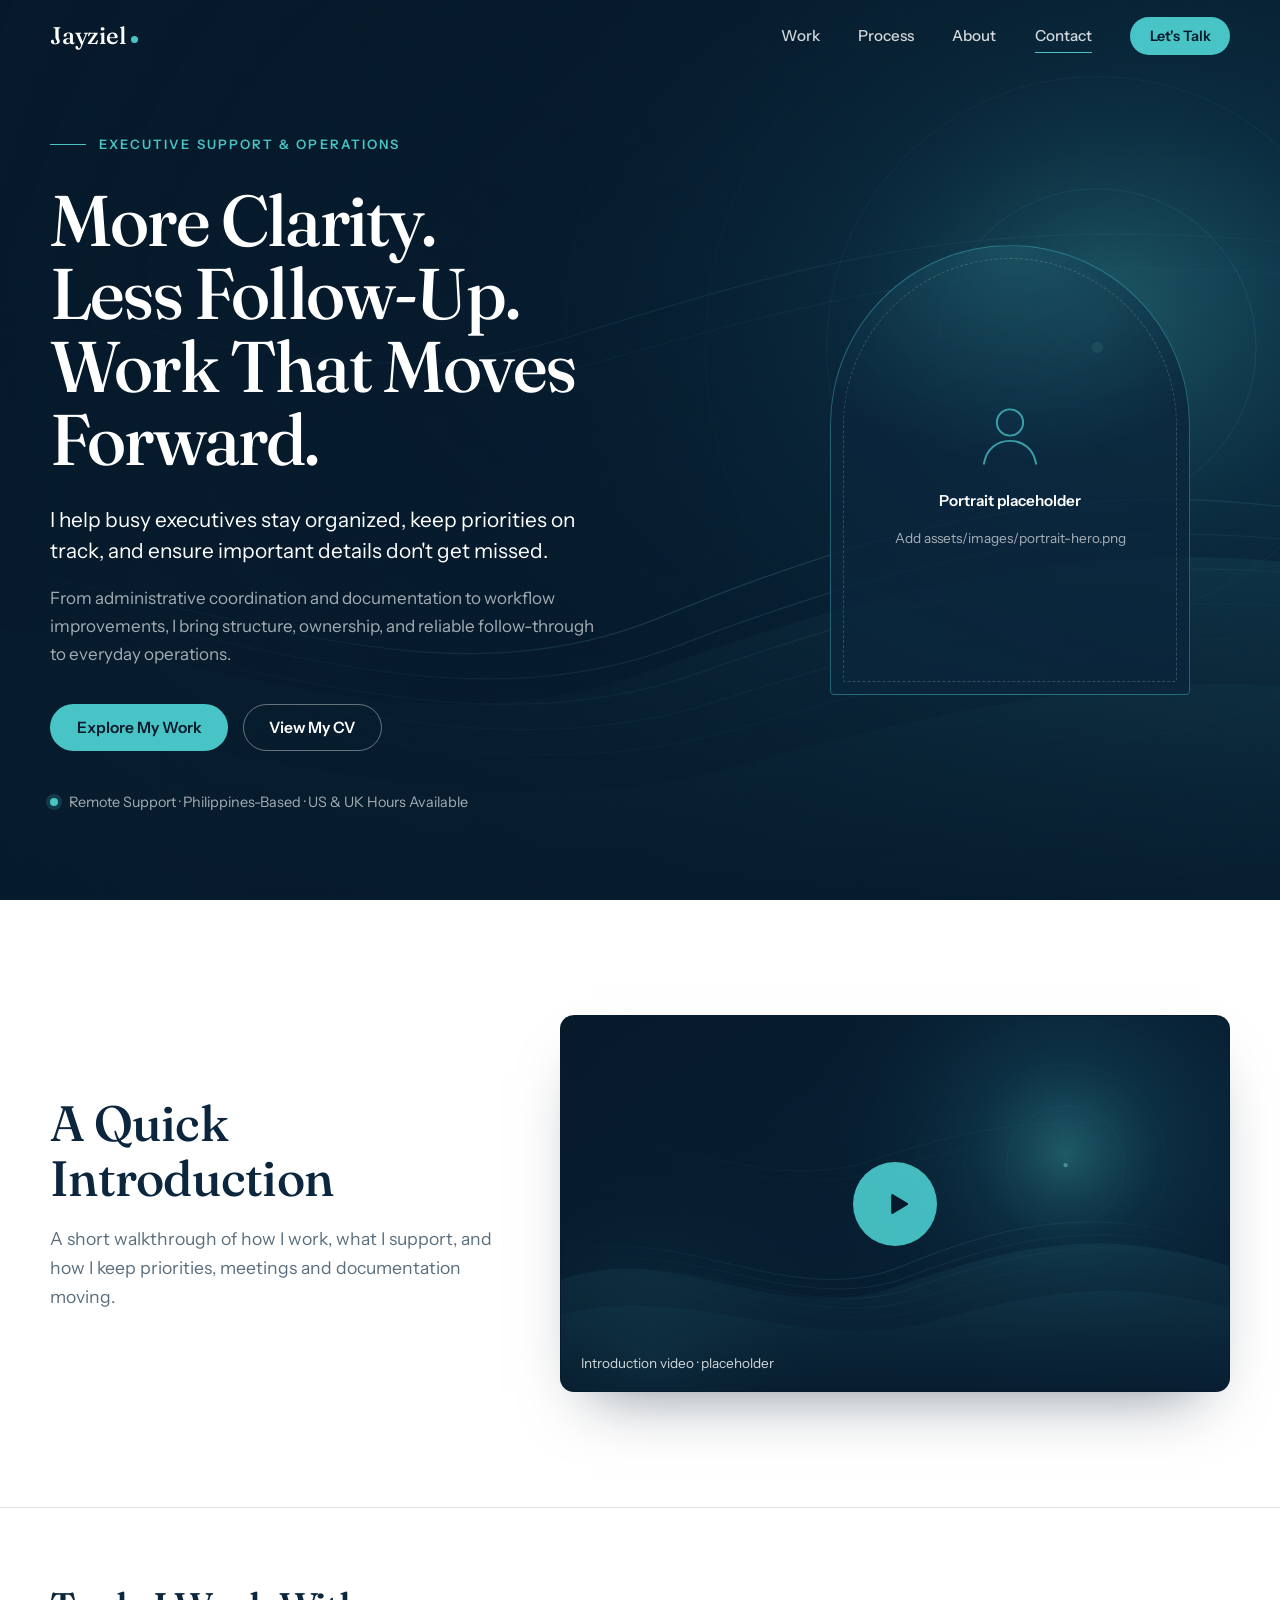
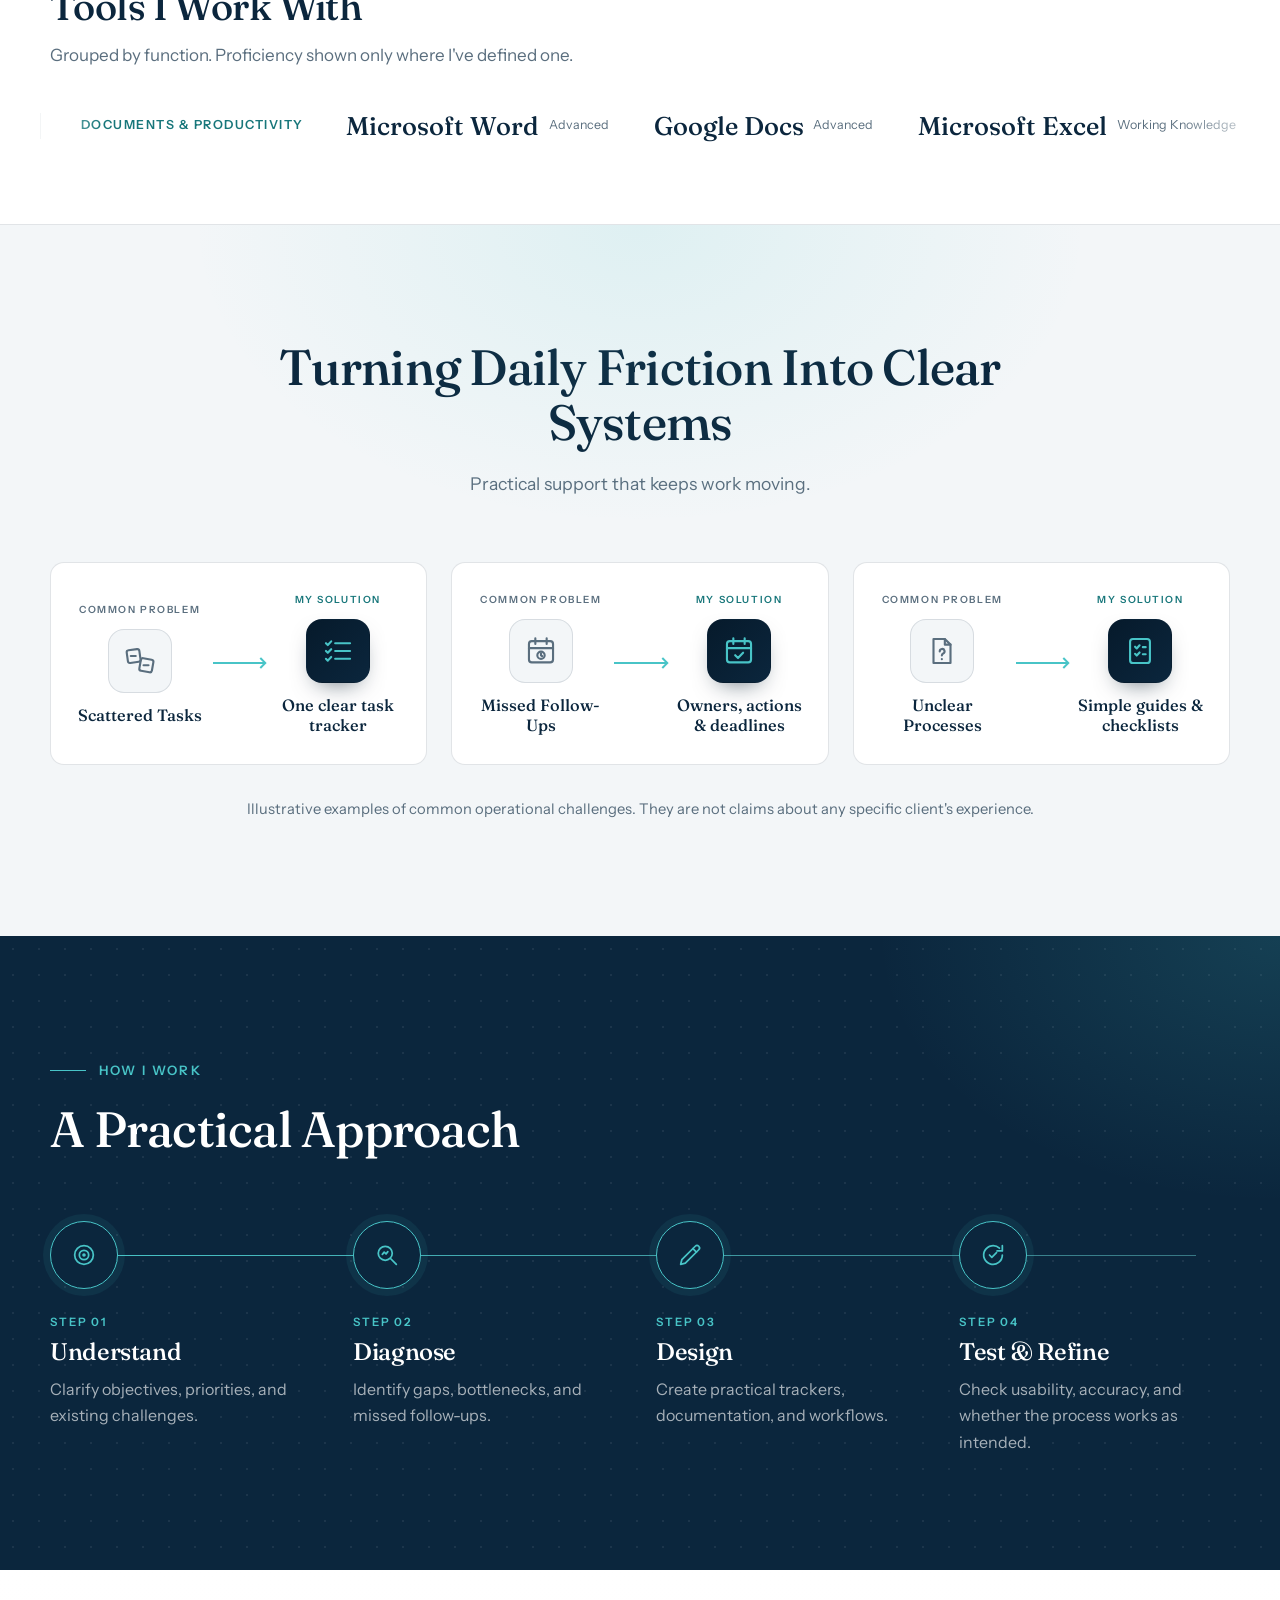
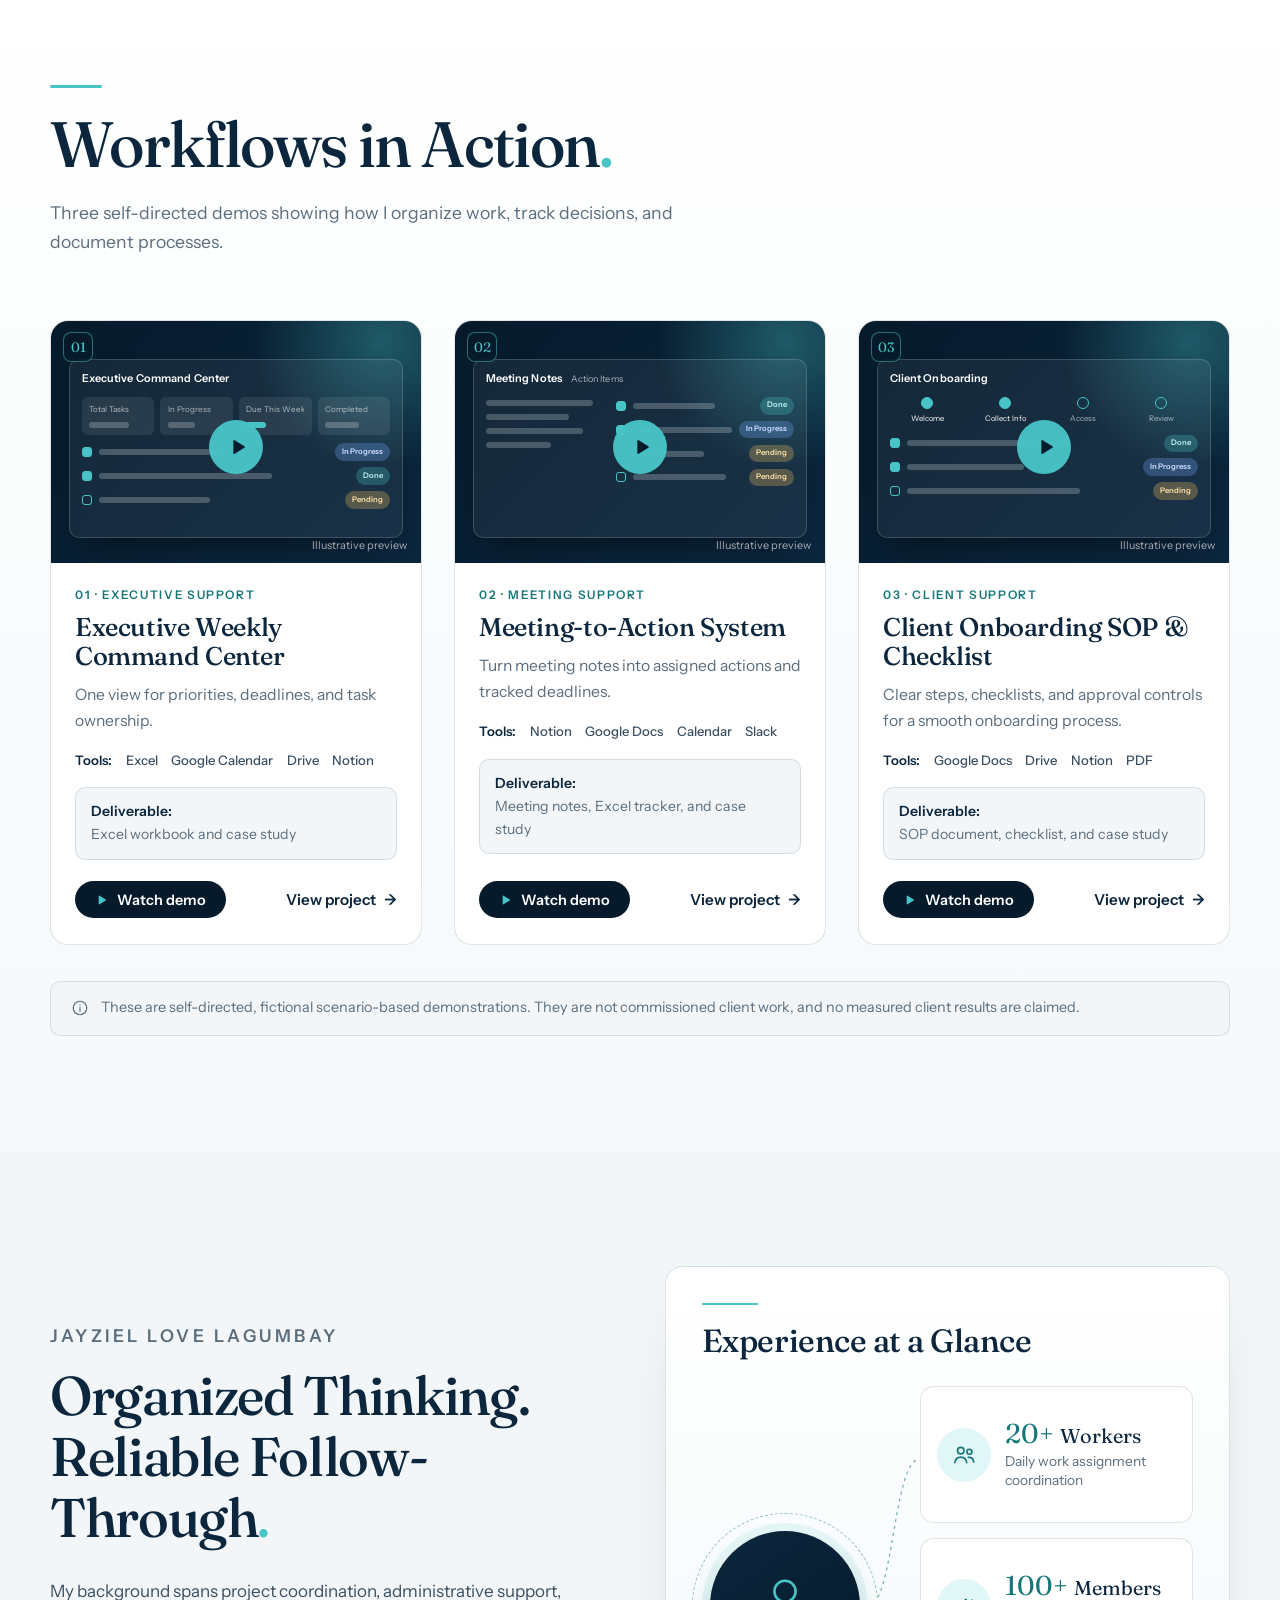
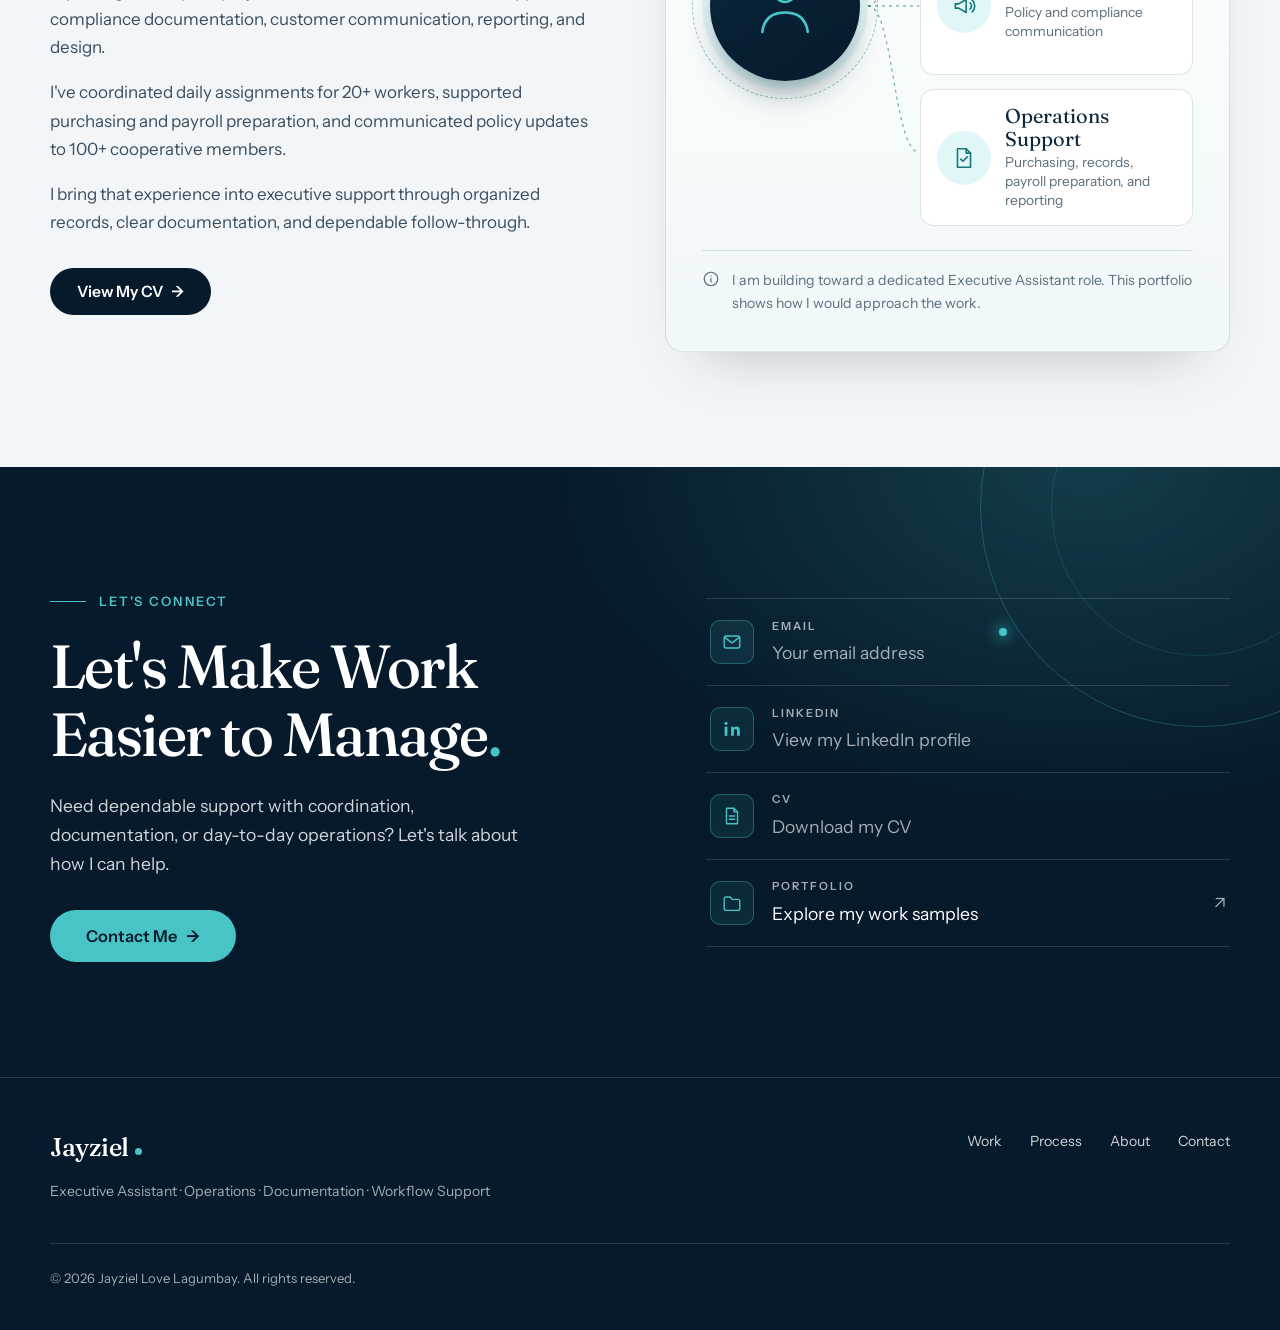
==== index.html @ 1c79b1a7 "Add files via upload" ====
<!DOCTYPE html>
<html lang="en">
<head>
  <meta charset="utf-8">
  <meta name="viewport" content="width=device-width, initial-scale=1">
  <title>Jayziel | Executive Assistant — Operations, Documentation &amp; Workflow Support</title>
  <meta name="description" content="Executive Assistant portfolio focused on administrative coordination, operations, documentation and workflow support. Remote, Philippines-based, with US and UK hours available.">
  <meta name="theme-color" content="#061A2B">
  <meta property="og:title" content="Jayziel | Executive Assistant">
  <meta property="og:description" content="More clarity. Less follow-up. Work that moves forward.">
  <meta property="og:type" content="website">

  <link rel="icon" href="assets/icons/favicon.svg" type="image/svg+xml">
  <link rel="preconnect" href="https://fonts.googleapis.com">
  <link rel="preconnect" href="https://fonts.gstatic.com" crossorigin>
  <link href="https://fonts.googleapis.com/css2?family=Fraunces:opsz,wght@9..144,400;9..144,500;9..144,600&family=Instrument+Sans:wght@400;500;600&display=swap" rel="stylesheet">
  <link rel="stylesheet" href="style.css">
  <script>document.documentElement.classList.add("js");</script>
</head>
<body>
  <a class="skip-link" href="#main">Skip to content</a>

  <!-- A. Navigation -->
  <header class="site-header" id="top">
    <div class="wrap">
      <nav class="nav" aria-label="Primary">
        <a class="wordmark" href="#top" aria-label="Jayziel — back to top">Jayziel</a>
        <button class="nav__toggle" type="button" aria-expanded="false" aria-controls="nav-links" aria-label="Open menu"><span></span></button>
        <div class="nav__links" id="nav-links">
          <a href="#work">Work</a>
          <a href="#process">Process</a>
          <a href="#about">About</a>
          <a href="#contact">Contact</a>
          <a class="btn btn--primary btn--sm" href="#contact">Let's Talk</a>
        </div>
      </nav>
    </div>
  </header>

  <main id="main">

    <!-- B. Hero -->
    <section class="hero" aria-labelledby="hero-title">
      <div class="hero__bg" data-parallax aria-hidden="true">
        <!-- Looping background video: save as assets/videos/hero-bg.mp4 (and optionally hero-bg.webm). The image behind it is the fallback. -->
        <video class="hero__video" autoplay muted loop playsinline preload="metadata" poster="assets/images/hero-bg.svg" tabindex="-1">
          <source src="assets/videos/hero-bg.webm" type="video/webm">
          <source src="assets/videos/hero-bg.mp4" type="video/mp4">
        </video>
      </div>
      <div class="wrap">
        <div class="hero__grid">
          <div class="hero__copy">
            <p class="hero__label">EXECUTIVE SUPPORT &amp; OPERATIONS</p>
            <h1 id="hero-title"><span>More Clarity.</span> <span>Less Follow-Up.</span> <span>Work That Moves Forward.</span></h1>
            <p class="hero__support">I help busy executives stay organized, keep priorities on track, and ensure important details don't get missed.</p>
            <p class="hero__intro">From administrative coordination and documentation to workflow improvements, I bring structure, ownership, and reliable follow-through to everyday operations.</p>
            <div class="hero__actions">
              <a class="btn btn--primary" href="#work">Explore My Work</a>
              <a class="btn btn--ghost" href="#contact" data-cv-link>View My CV</a>
            </div>
            <p class="hero__note">Remote Support · Philippines-Based · US &amp; UK Hours Available</p>
          </div>

          <!-- Portrait: assets/images/portrait-hero.png (transparent PNG). Appears automatically. -->
          <figure class="portrait" aria-label="Portrait of Jayziel">
            <img src="assets/images/portrait-hero.png" alt="Portrait of Jayziel Love Lagumbay" data-photo hidden>
            <div class="portrait__placeholder">
              <svg viewBox="0 0 64 64" fill="none" stroke="currentColor" stroke-width="1.5" aria-hidden="true">
                <circle cx="32" cy="24" r="10"/>
                <path d="M12 56c2-12 10-18 20-18s18 6 20 18"/>
              </svg>
              <strong>Portrait placeholder</strong>
              <span>Add assets/images/portrait-hero.png</span>
            </div>
          </figure>
        </div>
      </div>
    </section>

    <!-- C. Video Introduction -->
    <section class="section" id="intro" aria-labelledby="intro-title">
      <div class="wrap video-layout">
        <div class="section-head reveal">
          <h2 id="intro-title">A Quick Introduction</h2>
          <p>A short walkthrough of how I work, what I support, and how I keep priorities, meetings and documentation moving.</p>
        </div>
        <div class="reveal" style="--d:.1s">
          <div class="video-frame" id="video-frame" role="region" aria-label="Introduction video">
            <div class="video-frame__thumb" aria-hidden="true"></div>
            <button class="video-frame__play" type="button" id="video-play" aria-label="Play introduction video">
              <span class="play-badge">
                <svg viewBox="0 0 24 24" fill="currentColor" aria-hidden="true"><path d="M7 4.5v15a1 1 0 0 0 1.5.86l12.5-7.5a1 1 0 0 0 0-1.72L8.5 3.64A1 1 0 0 0 7 4.5Z"/></svg>
              </span>
            </button>
            <span class="video-frame__caption">Introduction video · placeholder</span>
            <p class="video-frame__status" id="video-status" role="status" hidden>My introduction video is coming soon. Add the video URL in <code>script.js</code> to activate this player.</p>
          </div>
        </div>
      </div>
    </section>

    <!-- D. Tools & Technology -->
    <section class="tools" aria-labelledby="tools-title">
      <div class="wrap">
        <div class="tools__head reveal">
          <h2 id="tools-title">Tools I Work With</h2>
          <p>Grouped by function. Proficiency shown only where I've defined one.</p>
        </div>
      </div>

      <div class="marquee" id="marquee" role="group" aria-label="Tools and technology, scrolling list">
        <div class="marquee__track" id="marquee-track">
          <ul class="marquee__group" id="marquee-set">
            <li class="marquee__label">Documents &amp; Productivity</li>
            <li class="tool"><img class="tool__icon" src="assets/icons/tools/microsoft-word.svg" alt="Microsoft Word"><span class="tool__name" hidden>Microsoft Word</span><span class="tool__level">Advanced</span></li>
            <li class="tool"><img class="tool__icon" src="assets/icons/tools/google-docs.svg" alt="Google Docs"><span class="tool__name" hidden>Google Docs</span><span class="tool__level">Advanced</span></li>
            <li class="tool"><img class="tool__icon" src="assets/icons/tools/microsoft-excel.svg" alt="Microsoft Excel"><span class="tool__name" hidden>Microsoft Excel</span><span class="tool__level">Working Knowledge</span></li>
            <li class="tool"><img class="tool__icon" src="assets/icons/tools/microsoft-powerpoint.svg" alt="Microsoft PowerPoint"><span class="tool__name" hidden>Microsoft PowerPoint</span><span class="tool__level">Working Knowledge</span></li>
            <li class="tool"><img class="tool__icon" src="assets/icons/tools/google-sheets.svg" alt="Google Sheets"><span class="tool__name" hidden>Google Sheets</span><span class="tool__level">Working Knowledge</span></li>
            <li class="tool"><img class="tool__icon" src="assets/icons/tools/google-slides.svg" alt="Google Slides"><span class="tool__name" hidden>Google Slides</span><span class="tool__level">Working Knowledge</span></li>
            <li class="tool"><img class="tool__icon" src="assets/icons/tools/google-drive.svg" alt="Google Drive"><span class="tool__name" hidden>Google Drive</span><span class="tool__level">Working Knowledge</span></li>
            <li class="marquee__label">Communication &amp; Scheduling</li>
            <li class="tool"><img class="tool__icon" src="assets/icons/tools/gmail.svg" alt="Gmail"><span class="tool__name" hidden>Gmail</span></li>
            <li class="tool"><img class="tool__icon" src="assets/icons/tools/google-meet.svg" alt="Google Meet"><span class="tool__name" hidden>Google Meet</span></li>
            <li class="tool"><img class="tool__icon" src="assets/icons/tools/zoom.svg" alt="Zoom"><span class="tool__name" hidden>Zoom</span></li>
            <li class="tool"><img class="tool__icon" src="assets/icons/tools/slack.svg" alt="Slack"><span class="tool__name" hidden>Slack</span></li>
            <li class="tool"><img class="tool__icon" src="assets/icons/tools/calendly.svg" alt="Calendly"><span class="tool__name" hidden>Calendly</span></li>
            <li class="tool"><img class="tool__icon" src="assets/icons/tools/google-calendar.svg" alt="Google Calendar"><span class="tool__name" hidden>Google Calendar</span></li>
            <li class="marquee__label">Project &amp; Knowledge Management</li>
            <li class="tool"><img class="tool__icon" src="assets/icons/tools/notion.svg" alt="Notion"><span class="tool__name" hidden>Notion</span></li>
            <li class="marquee__label">AI &amp; Workflow Automation</li>
            <li class="tool"><img class="tool__icon" src="assets/icons/tools/chatgpt.svg" alt="ChatGPT"><span class="tool__name" hidden>ChatGPT</span><span class="tool__level">Advanced</span></li>
            <li class="tool"><img class="tool__icon" src="assets/icons/tools/claude.svg" alt="Claude"><span class="tool__name" hidden>Claude</span><span class="tool__level">Working Knowledge</span></li>
            <li class="tool"><img class="tool__icon" src="assets/icons/tools/gohighlevel.svg" alt="GoHighLevel"><span class="tool__name" hidden>GoHighLevel</span><span class="tool__level">Working Knowledge</span></li>
            <li class="tool"><img class="tool__icon" src="assets/icons/tools/make.svg" alt="Make.com"><span class="tool__name" hidden>Make.com</span><span class="tool__level">Working Knowledge</span></li>
            <li class="marquee__label">Design</li>
            <li class="tool"><img class="tool__icon" src="assets/icons/tools/canva.svg" alt="Canva"><span class="tool__name" hidden>Canva</span></li>
            <li class="tool"><img class="tool__icon" src="assets/icons/tools/adobe-photoshop.svg" alt="Adobe Photoshop"><span class="tool__name" hidden>Adobe Photoshop</span></li>
            <li class="marquee__label">Research &amp; Information Collection</li>
            <li class="tool"><img class="tool__icon" src="assets/icons/tools/google-search.svg" alt="Google Search"><span class="tool__name" hidden>Google Search</span></li>
            <li class="tool"><img class="tool__icon" src="assets/icons/tools/google-forms.svg" alt="Google Forms"><span class="tool__name" hidden>Google Forms</span></li>
          </ul>
        </div>
      </div>
    </section>

    <!-- E. Problems -> Systems -->
    <section class="section section--gray friction" id="problems" aria-labelledby="problems-title">
      <div class="wrap">
        <div class="section-head section-head--center reveal">
          <h2 id="problems-title">Turning Daily Friction Into Clear Systems</h2>
          <p>Practical support that keeps work moving.</p>
        </div>

        <div class="fx-grid">
          <article class="fx reveal">
            <div class="fx__side fx__side--problem">
              <p class="fx__label">Common problem</p>
              <span class="fx__icon" aria-hidden="true"><svg viewBox="0 0 24 24" fill="none" stroke="currentColor" stroke-width="1.5" stroke-linecap="round" stroke-linejoin="round"><rect x="3" y="4" width="9" height="9" rx="1.5" transform="rotate(-8 7.5 8.5)"/><rect x="12" y="10.5" width="9" height="9" rx="1.5" transform="rotate(10 16.5 15)"/><path d="M5.5 8.5h3.5M14.5 15h3.5"/></svg></span>
              <h3>Scattered Tasks</h3>
            </div>
            <span class="fx__arrow" aria-hidden="true"></span>
            <div class="fx__side fx__side--solution">
              <p class="fx__label">My solution</p>
              <span class="fx__icon" aria-hidden="true"><svg viewBox="0 0 24 24" fill="none" stroke="currentColor" stroke-width="1.5" stroke-linecap="round" stroke-linejoin="round"><path d="M10 6.5h10.5M10 12h10.5M10 17.5h10.5"/><path d="m3.5 6.5 1.3 1.3 2.4-2.6M3.5 12l1.3 1.3 2.4-2.6M3.5 17.5l1.3 1.3 2.4-2.6"/></svg></span>
              <h3>One clear task tracker</h3>
            </div>
          </article>

          <article class="fx reveal" style="--d:.1s">
            <div class="fx__side fx__side--problem">
              <p class="fx__label">Common problem</p>
              <span class="fx__icon" aria-hidden="true"><svg viewBox="0 0 24 24" fill="none" stroke="currentColor" stroke-width="1.5" stroke-linecap="round" stroke-linejoin="round"><rect x="3.5" y="5" width="17" height="15" rx="2"/><path d="M3.5 10h17M8 3v4M16 3v4"/><circle cx="12" cy="15" r="2.6"/><path d="M12 13.8v1.3l.9.6"/></svg></span>
              <h3>Missed Follow-Ups</h3>
            </div>
            <span class="fx__arrow" aria-hidden="true"></span>
            <div class="fx__side fx__side--solution">
              <p class="fx__label">My solution</p>
              <span class="fx__icon" aria-hidden="true"><svg viewBox="0 0 24 24" fill="none" stroke="currentColor" stroke-width="1.5" stroke-linecap="round" stroke-linejoin="round"><rect x="3.5" y="5" width="17" height="15" rx="2"/><path d="M3.5 10h17M8 3v4M16 3v4"/><path d="m9.3 15 2 2 3.6-3.8"/></svg></span>
              <h3>Owners, actions &amp; deadlines</h3>
            </div>
          </article>

          <article class="fx reveal" style="--d:.2s">
            <div class="fx__side fx__side--problem">
              <p class="fx__label">Common problem</p>
              <span class="fx__icon" aria-hidden="true"><svg viewBox="0 0 24 24" fill="none" stroke="currentColor" stroke-width="1.5" stroke-linecap="round" stroke-linejoin="round"><path d="M6 3.5h8l4 4v13H6v-17Z"/><path d="M14 3.5v4h4"/><path d="M10.4 12.3a1.7 1.7 0 1 1 2.4 1.5c-.6.3-.9.7-.9 1.4M11.9 17.7v.1"/></svg></span>
              <h3>Unclear Processes</h3>
            </div>
            <span class="fx__arrow" aria-hidden="true"></span>
            <div class="fx__side fx__side--solution">
              <p class="fx__label">My solution</p>
              <span class="fx__icon" aria-hidden="true"><svg viewBox="0 0 24 24" fill="none" stroke="currentColor" stroke-width="1.5" stroke-linecap="round" stroke-linejoin="round"><rect x="5" y="3.5" width="14" height="17" rx="2"/><path d="m8.5 9 1.2 1.2 2-2.2M8.5 14l1.2 1.2 2-2.2M14 9.3h2M14 14.3h2"/></svg></span>
              <h3>Simple guides &amp; checklists</h3>
            </div>
          </article>
        </div>
        <p class="section-note section-note--center reveal">Illustrative examples of common operational challenges. They are not claims about any specific client's experience.</p>
      </div>
    </section>

    <!-- F. Process -->
    <section class="section section--dark process" id="process" aria-labelledby="process-title">
      <div class="wrap">
        <div class="section-head reveal">
          <p class="eyebrow">How I Work</p>
          <h2 id="process-title">A Practical Approach</h2>
        </div>
        <ol class="steps" id="steps">
          <li class="step reveal">
            <div class="step__num" aria-hidden="true"><svg viewBox="0 0 24 24" fill="none" stroke="currentColor" stroke-width="1.5" stroke-linecap="round" stroke-linejoin="round"><circle cx="12" cy="12" r="8"/><circle cx="12" cy="12" r="4"/><circle cx="12" cy="12" r=".8" fill="currentColor"/></svg></div>
            <p class="step__no">Step 01</p>
            <h3>Understand</h3>
            <p>Clarify objectives, priorities, and existing challenges.</p>
          </li>
          <li class="step reveal" style="--d:.1s">
            <div class="step__num" aria-hidden="true"><svg viewBox="0 0 24 24" fill="none" stroke="currentColor" stroke-width="1.5" stroke-linecap="round" stroke-linejoin="round"><circle cx="10.5" cy="10.5" r="6"/><path d="m15 15 5 5M8 11.5l1.6-2 1.6 1.6 1.5-2"/></svg></div>
            <p class="step__no">Step 02</p>
            <h3>Diagnose</h3>
            <p>Identify gaps, bottlenecks, and missed follow-ups.</p>
          </li>
          <li class="step reveal" style="--d:.2s">
            <div class="step__num" aria-hidden="true"><svg viewBox="0 0 24 24" fill="none" stroke="currentColor" stroke-width="1.5" stroke-linecap="round" stroke-linejoin="round"><path d="M4 20l1-4L16.5 4.5a2 2 0 0 1 3 3L8 19l-4 1Z"/><path d="m14.5 6.5 3 3"/></svg></div>
            <p class="step__no">Step 03</p>
            <h3>Design</h3>
            <p>Create practical trackers, documentation, and workflows.</p>
          </li>
          <li class="step reveal" style="--d:.3s">
            <div class="step__num" aria-hidden="true"><svg viewBox="0 0 24 24" fill="none" stroke="currentColor" stroke-width="1.5" stroke-linecap="round" stroke-linejoin="round"><path d="M20 12a8 8 0 1 1-2.5-5.8"/><path d="M20 4v4.5h-4.5"/><path d="m9 12 2 2 4-4"/></svg></div>
            <p class="step__no">Step 04</p>
            <h3>Test &amp; Refine</h3>
            <p>Check usability, accuracy, and whether the process works as intended.</p>
          </li>
        </ol>
      </div>
    </section>

    <!-- G. Workflows in Action -->
    <section class="section workflows" id="work" aria-labelledby="work-title">
      <div class="wrap">
        <div class="section-head section-head--wide reveal">
          <span class="bar" aria-hidden="true"></span>
          <h2 id="work-title">Workflows in Action<span class="dot">.</span></h2>
          <p>Three self-directed demos showing how I organize work, track decisions, and document processes.</p>
        </div>

        <div class="projects">
          <!-- Project 01 -->
          <article class="project reveal">
            <div class="preview" aria-hidden="true">
              <span class="preview__num">01</span>
              <div class="mock">
                <p class="mock__title">Executive Command Center</p>
                <div class="mock__tiles">
                  <span><i>Total Tasks</i><b style="width:70%"></b></span>
                  <span><i>In Progress</i><b style="width:48%"></b></span>
                  <span><i>Due This Week</i><b class="t" style="width:34%"></b></span>
                  <span><i>Completed</i><b style="width:58%"></b></span>
                </div>
                <div class="mock__rows">
                  <div class="mock__row"><em class="on"></em><b style="width:42%"></b><u class="p-prog">In Progress</u></div>
                  <div class="mock__row"><em class="on"></em><b style="width:56%"></b><u class="p-done">Done</u></div>
                  <div class="mock__row"><em></em><b style="width:36%"></b><u class="p-pend">Pending</u></div>
                </div>
              </div>
              <span class="demo-badge"><svg viewBox="0 0 24 24" fill="currentColor"><path d="M8 5.5v13a1 1 0 0 0 1.5.86l10.5-6.5a1 1 0 0 0 0-1.72L9.5 4.64A1 1 0 0 0 8 5.5Z"/></svg></span>
              <span class="preview__tag">Illustrative preview</span>
            </div>
            <div class="project__body">
              <p class="project__num">01 · Executive Support</p>
              <h3>Executive Weekly Command Center</h3>
              <p class="project__desc">One view for priorities, deadlines, and task ownership.</p>
              <p class="project__tools"><span class="project__tools-label">Tools:</span>
                <span class="ti"><img class="tool__icon" src="assets/icons/tools/microsoft-excel.svg" alt="Excel"><span class="tool__name" hidden>Excel</span></span>
                <span class="ti"><img class="tool__icon" src="assets/icons/tools/google-calendar.svg" alt="Google Calendar"><span class="tool__name" hidden>Google Calendar</span></span>
                <span class="ti"><img class="tool__icon" src="assets/icons/tools/google-drive.svg" alt="Google Drive"><span class="tool__name" hidden>Drive</span></span>
                <span class="ti"><img class="tool__icon" src="assets/icons/tools/notion.svg" alt="Notion"><span class="tool__name" hidden>Notion</span></span>
              </p>
              <p class="project__meta"><span><strong>Deliverable:</strong> Excel workbook and case study</span></p>
              <div class="project__actions">
                <a class="btn btn--primary btn--sm demo-btn" href="projects/executive-command-center.html"><svg viewBox="0 0 24 24" fill="currentColor" aria-hidden="true"><path d="M8 5.5v13a1 1 0 0 0 1.5.86l10.5-6.5a1 1 0 0 0 0-1.72L9.5 4.64A1 1 0 0 0 8 5.5Z"/></svg>Watch demo</a>
                <a class="project__link" href="projects/executive-command-center.html">View project <span class="arrow" aria-hidden="true">→</span><span class="visually-hidden">: Executive Weekly Command Center</span></a>
              </div>
            </div>
          </article>

          <!-- Project 02 -->
          <article class="project reveal" style="--d:.1s">
            <div class="preview" aria-hidden="true">
              <span class="preview__num">02</span>
              <div class="mock">
                <p class="mock__title">Meeting Notes <small>Action Items</small></p>
                <div class="mock__split">
                  <div class="mock__notes"><b style="width:90%"></b><b style="width:70%"></b><b style="width:82%"></b><b style="width:55%"></b></div>
                  <div class="mock__rows">
                    <div class="mock__row"><em class="on"></em><b style="width:46%"></b><u class="p-done">Done</u></div>
                    <div class="mock__row"><em class="on"></em><b style="width:58%"></b><u class="p-prog">In Progress</u></div>
                    <div class="mock__row"><em></em><b style="width:40%"></b><u class="p-pend">Pending</u></div>
                    <div class="mock__row"><em></em><b style="width:52%"></b><u class="p-pend">Pending</u></div>
                  </div>
                </div>
              </div>
              <span class="demo-badge"><svg viewBox="0 0 24 24" fill="currentColor"><path d="M8 5.5v13a1 1 0 0 0 1.5.86l10.5-6.5a1 1 0 0 0 0-1.72L9.5 4.64A1 1 0 0 0 8 5.5Z"/></svg></span>
              <span class="preview__tag">Illustrative preview</span>
            </div>
            <div class="project__body">
              <p class="project__num">02 · Meeting Support</p>
              <h3>Meeting-to-Action System</h3>
              <p class="project__desc">Turn meeting notes into assigned actions and tracked deadlines.</p>
              <p class="project__tools"><span class="project__tools-label">Tools:</span>
                <span class="ti"><img class="tool__icon" src="assets/icons/tools/notion.svg" alt="Notion"><span class="tool__name" hidden>Notion</span></span>
                <span class="ti"><img class="tool__icon" src="assets/icons/tools/google-docs.svg" alt="Google Docs"><span class="tool__name" hidden>Google Docs</span></span>
                <span class="ti"><img class="tool__icon" src="assets/icons/tools/google-calendar.svg" alt="Calendar"><span class="tool__name" hidden>Calendar</span></span>
                <span class="ti"><img class="tool__icon" src="assets/icons/tools/slack.svg" alt="Slack"><span class="tool__name" hidden>Slack</span></span>
              </p>
              <p class="project__meta"><span><strong>Deliverable:</strong> Meeting notes, Excel tracker, and case study</span></p>
              <div class="project__actions">
                <a class="btn btn--primary btn--sm demo-btn" href="projects/meeting-to-action-system.html"><svg viewBox="0 0 24 24" fill="currentColor" aria-hidden="true"><path d="M8 5.5v13a1 1 0 0 0 1.5.86l10.5-6.5a1 1 0 0 0 0-1.72L9.5 4.64A1 1 0 0 0 8 5.5Z"/></svg>Watch demo</a>
                <a class="project__link" href="projects/meeting-to-action-system.html">View project <span class="arrow" aria-hidden="true">→</span><span class="visually-hidden">: Meeting-to-Action System</span></a>
              </div>
            </div>
          </article>

          <!-- Project 03 -->
          <article class="project reveal" style="--d:.2s">
            <div class="preview" aria-hidden="true">
              <span class="preview__num">03</span>
              <div class="mock">
                <p class="mock__title">Client Onboarding</p>
                <div class="mock__steps"><span class="on"><i></i>Welcome</span><span class="on"><i></i>Collect Info</span><span><i></i>Access</span><span><i></i>Review</span></div>
                <div class="mock__rows">
                  <div class="mock__row"><em class="on"></em><b style="width:50%"></b><u class="p-done">Done</u></div>
                  <div class="mock__row"><em class="on"></em><b style="width:38%"></b><u class="p-prog">In Progress</u></div>
                  <div class="mock__row"><em></em><b style="width:56%"></b><u class="p-pend">Pending</u></div>
                </div>
              </div>
              <span class="demo-badge"><svg viewBox="0 0 24 24" fill="currentColor"><path d="M8 5.5v13a1 1 0 0 0 1.5.86l10.5-6.5a1 1 0 0 0 0-1.72L9.5 4.64A1 1 0 0 0 8 5.5Z"/></svg></span>
              <span class="preview__tag">Illustrative preview</span>
            </div>
            <div class="project__body">
              <p class="project__num">03 · Client Support</p>
              <h3>Client Onboarding SOP &amp; Checklist</h3>
              <p class="project__desc">Clear steps, checklists, and approval controls for a smooth onboarding process.</p>
              <p class="project__tools"><span class="project__tools-label">Tools:</span>
                <span class="ti"><img class="tool__icon" src="assets/icons/tools/google-docs.svg" alt="Google Docs"><span class="tool__name" hidden>Google Docs</span></span>
                <span class="ti"><img class="tool__icon" src="assets/icons/tools/google-drive.svg" alt="Google Drive"><span class="tool__name" hidden>Drive</span></span>
                <span class="ti"><img class="tool__icon" src="assets/icons/tools/notion.svg" alt="Notion"><span class="tool__name" hidden>Notion</span></span>
                <span class="ti"><img class="tool__icon" src="assets/icons/tools/pdf.svg" alt="PDF"><span class="tool__name" hidden>PDF</span></span>
              </p>
              <p class="project__meta"><span><strong>Deliverable:</strong> SOP document, checklist, and case study</span></p>
              <div class="project__actions">
                <a class="btn btn--primary btn--sm demo-btn" href="projects/client-onboarding-sop.html"><svg viewBox="0 0 24 24" fill="currentColor" aria-hidden="true"><path d="M8 5.5v13a1 1 0 0 0 1.5.86l10.5-6.5a1 1 0 0 0 0-1.72L9.5 4.64A1 1 0 0 0 8 5.5Z"/></svg>Watch demo</a>
                <a class="project__link" href="projects/client-onboarding-sop.html">View project <span class="arrow" aria-hidden="true">→</span><span class="visually-hidden">: Client Onboarding SOP and Checklist</span></a>
              </div>
            </div>
          </article>
        </div>

        <p class="fiction-note reveal"><svg viewBox="0 0 24 24" fill="none" stroke="currentColor" stroke-width="1.6" stroke-linecap="round" aria-hidden="true"><circle cx="12" cy="12" r="9"/><path d="M12 11v5M12 8v.1"/></svg><span>These are self-directed, fictional scenario-based demonstrations. They are not commissioned client work, and no measured client results are claimed.</span></p>
      </div>
    </section>

    <!-- H. About -->
    <section class="section section--gray about-section" id="about" aria-labelledby="about-title">
      <div class="wrap about">
        <div class="about__copy reveal">
          <div class="section-head">
            <p class="about__name">Jayziel Love Lagumbay</p>
            <h2 id="about-title">Organized Thinking. Reliable Follow-Through<span class="dot">.</span></h2>
          </div>
          <p>My background spans project coordination, administrative support, compliance documentation, customer communication, reporting, and design.</p>
          <p>I've coordinated daily assignments for 20+ workers, supported purchasing and payroll preparation, and communicated policy updates to 100+ cooperative members.</p>
          <p>I bring that experience into executive support through organized records, clear documentation, and dependable follow-through.</p>
          <a class="btn btn--dark" href="#contact" data-cv-link>View My CV <span aria-hidden="true">→</span></a>
        </div>

        <aside class="glance reveal" style="--d:.1s" aria-labelledby="glance-title">
          <h3 id="glance-title">Experience at a Glance</h3>
          <div class="glance__map">
            <div class="hub" aria-hidden="true">
              <img src="assets/images/portrait-circle.png" alt="" data-photo hidden>
              <svg class="hub__fallback" viewBox="0 0 48 48" fill="none" stroke="currentColor" stroke-width="1.6" stroke-linecap="round" stroke-linejoin="round"><circle cx="24" cy="15" r="6.5"/><path d="M10 40c1-8 6-12 14-12s13 4 14 12"/></svg>
            </div>
            <svg class="glance__lines" viewBox="0 0 100 100" preserveAspectRatio="none" aria-hidden="true">
              <path d="M0 50 C50 50 50 16.7 100 16.7"/>
              <path d="M0 50 L100 50"/>
              <path d="M0 50 C50 50 50 83.3 100 83.3"/>
            </svg>
            <div class="stat">
              <span class="stat__icon" aria-hidden="true"><svg viewBox="0 0 24 24" fill="none" stroke="currentColor" stroke-width="1.5" stroke-linecap="round" stroke-linejoin="round"><circle cx="9" cy="8" r="3"/><path d="M3.5 19c.5-3.5 2.8-5 5.5-5s5 1.5 5.5 5"/><circle cx="17" cy="9" r="2.3"/><path d="M16 14.2c2.6-.3 4.5 1 5 4.3"/></svg></span>
              <div><p class="stat__line"><span class="stat__num"><span data-count="20">20</span>+</span> <span class="stat__unit">Workers</span></p><p class="stat__desc">Daily work assignment coordination</p></div>
            </div>
            <div class="stat">
              <span class="stat__icon" aria-hidden="true"><svg viewBox="0 0 24 24" fill="none" stroke="currentColor" stroke-width="1.5" stroke-linecap="round" stroke-linejoin="round"><path d="M4 10v4h3l7 4V6L7 10H4Z"/><path d="M17.5 9a4 4 0 0 1 0 6M19.5 6.5a7.5 7.5 0 0 1 0 11"/></svg></span>
              <div><p class="stat__line"><span class="stat__num"><span data-count="100">100</span>+</span> <span class="stat__unit">Members</span></p><p class="stat__desc">Policy and compliance communication</p></div>
            </div>
            <div class="stat">
              <span class="stat__icon" aria-hidden="true"><svg viewBox="0 0 24 24" fill="none" stroke="currentColor" stroke-width="1.5" stroke-linecap="round" stroke-linejoin="round"><path d="M6 3.5h8l4 4v13H6v-17Z"/><path d="M14 3.5v4h4M9 13l2 2 4-4"/></svg></span>
              <div><p class="stat__line"><span class="stat__unit stat__unit--solo">Operations Support</span></p><p class="stat__desc">Purchasing, records, payroll preparation, and reporting</p></div>
            </div>
          </div>
          <p class="glance__foot"><svg viewBox="0 0 24 24" fill="none" stroke="currentColor" stroke-width="1.6" stroke-linecap="round" aria-hidden="true"><circle cx="12" cy="12" r="9"/><path d="M12 11v5M12 8v.1"/></svg><span>I am building toward a dedicated Executive Assistant role. This portfolio shows how I would approach the work.</span></p>
        </aside>
      </div>
    </section>

    <!-- I. Contact -->
    <section class="section contact" id="contact" aria-labelledby="contact-title">
      <div class="contact__arc" aria-hidden="true"></div>
      <div class="wrap contact__grid">
        <div class="contact__copy reveal">
          <p class="eyebrow">Let's Connect</p>
          <h2 id="contact-title">Let's Make Work Easier to Manage<span class="dot">.</span></h2>
          <p>Need dependable support with coordination, documentation, or day-to-day operations? Let's talk about how I can help.</p>
          <a class="btn btn--primary btn--lg" id="contact-cta" href="#contact">Contact Me <span aria-hidden="true">→</span></a>
        </div>

        <div class="reveal" style="--d:.1s">
          <ul class="contact__list">
            <li><a class="contact__item is-placeholder" id="contact-email" href="#contact"><span class="contact__icon" aria-hidden="true"><svg viewBox="0 0 24 24" fill="none" stroke="currentColor" stroke-width="1.5" stroke-linecap="round" stroke-linejoin="round"><rect x="3.5" y="5.5" width="17" height="13" rx="2"/><path d="m4 7 8 6 8-6"/></svg></span><span class="contact__text"><small>Email</small><span class="value">Your email address</span></span><span class="go" aria-hidden="true">↗</span></a></li>
            <li><a class="contact__item is-placeholder" id="contact-linkedin" href="#contact"><span class="contact__icon" aria-hidden="true"><svg viewBox="0 0 24 24" fill="currentColor"><rect x="4" y="9.5" width="3" height="10"/><circle cx="5.5" cy="5.8" r="1.7"/><path d="M10.5 9.5h3v1.5c.6-1 1.8-1.8 3.3-1.8 2.6 0 3.7 1.6 3.7 4.3v5.9h-3v-5.3c0-1.3-.5-2.1-1.6-2.1s-1.9.8-1.9 2.2v5.2h-3v-10Z"/></svg></span><span class="contact__text"><small>LinkedIn</small><span class="value">View my LinkedIn profile</span></span><span class="go" aria-hidden="true">↗</span></a></li>
            <li><a class="contact__item is-placeholder" id="contact-cv" href="#contact"><span class="contact__icon" aria-hidden="true"><svg viewBox="0 0 24 24" fill="none" stroke="currentColor" stroke-width="1.5" stroke-linecap="round" stroke-linejoin="round"><path d="M6 3.5h8l4 4v13H6v-17Z"/><path d="M14 3.5v4h4M9 12h6M9 15.5h6"/></svg></span><span class="contact__text"><small>CV</small><span class="value">Download my CV</span></span><span class="go" aria-hidden="true">↗</span></a></li>
            <li><a class="contact__item" id="contact-portfolio" href="#work"><span class="contact__icon" aria-hidden="true"><svg viewBox="0 0 24 24" fill="none" stroke="currentColor" stroke-width="1.5" stroke-linecap="round" stroke-linejoin="round"><path d="M3.5 7.5a2 2 0 0 1 2-2H10l2 2.5h6.5a2 2 0 0 1 2 2v8a2 2 0 0 1-2 2h-13a2 2 0 0 1-2-2v-10.5Z"/></svg></span><span class="contact__text"><small>Portfolio</small><span class="value">Explore my work samples</span></span><span class="go" aria-hidden="true">↗</span></a></li>
          </ul>
        </div>
      </div>
    </section>
  </main>

  <!-- J. Footer -->
  <footer class="site-footer">
    <div class="wrap">
      <div class="footer__grid">
        <div class="footer__brand">
          <a class="wordmark" href="#top">Jayziel</a>
          <p>Executive Assistant · Operations · Documentation · Workflow Support</p>
        </div>
        <nav class="footer__nav" aria-label="Footer">
          <a href="#work">Work</a>
          <a href="#process">Process</a>
          <a href="#about">About</a>
          <a href="#contact">Contact</a>
        </nav>
      </div>
      <p class="footer__legal">&copy; <span data-year>2026</span> Jayziel Love Lagumbay. All rights reserved.</p>
    </div>
  </footer>

  <script src="script.js"></script>
</body>
</html>
---- style.css ----
/* ==========================================================================
   Executive Assistant Portfolio — style.css
   Sections: tokens · base · layout · buttons · nav · hero · video · tools ·
             problems · process · projects · about · contact · footer ·
             project pages · motion · responsive
   ========================================================================== */

:root {
  --navy: #061a2b;
  --blue: #0b263d;
  --white: #ffffff;
  --teal: #48c4c7;
  --gray: #f3f6f8;

  /* derived tones */
  --teal-ink: #17767a;          /* teal for text on light backgrounds (AA) */
  --ink: #0b263d;               /* headings on light */
  --text: #3a4f61;              /* body on light */
  --text-soft: #5a6e7e;
  --line: rgba(11, 38, 61, 0.12);
  --line-dark: rgba(255, 255, 255, 0.14);
  --on-dark: rgba(255, 255, 255, 0.82);
  --on-dark-soft: rgba(255, 255, 255, 0.64);

  --font-display: "Fraunces", Georgia, "Times New Roman", serif;
  --font-body: "Instrument Sans", system-ui, -apple-system, "Segoe UI", Roboto, sans-serif;

  --wrap: 1180px;
  --gutter: clamp(1.25rem, 4vw, 2.5rem);
  --section-y: clamp(4.5rem, 9vw, 8rem);
  --radius: 14px;
  --ease: cubic-bezier(0.22, 0.61, 0.36, 1);
  --nav-h: 72px;
}

/* ---------- Base ---------- */
*, *::before, *::after { box-sizing: border-box; }

html {
  scroll-behavior: smooth;
  scroll-padding-top: calc(var(--nav-h) + 12px);
  -webkit-text-size-adjust: 100%;
}

body {
  margin: 0;
  font-family: var(--font-body);
  font-size: 1.0625rem;
  line-height: 1.65;
  color: var(--text);
  background: var(--white);
  -webkit-font-smoothing: antialiased;
  text-rendering: optimizeLegibility;
}

img, svg { max-width: 100%; display: block; }
[hidden] { display: none !important; }
a { color: inherit; }
ul, ol { margin: 0; padding: 0; list-style: none; }
h1, h2, h3, h4, p { margin: 0; }

h1, h2, h3 {
  font-family: var(--font-display);
  font-weight: 500;
  color: var(--ink);
  line-height: 1.12;
  letter-spacing: -0.015em;
}

:focus-visible {
  outline: 2px solid var(--teal);
  outline-offset: 3px;
  border-radius: 4px;
}

.skip-link {
  position: absolute;
  left: 1rem;
  top: -4rem;
  z-index: 200;
  background: var(--white);
  color: var(--navy);
  padding: 0.6rem 1rem;
  border-radius: 8px;
  font-weight: 600;
  text-decoration: none;
  transition: top 0.2s var(--ease);
}
.skip-link:focus { top: 1rem; }

.visually-hidden {
  position: absolute !important;
  width: 1px; height: 1px;
  overflow: hidden;
  clip: rect(0 0 0 0);
  white-space: nowrap;
}

/* ---------- Layout ---------- */
.wrap {
  width: 100%;
  max-width: calc(var(--wrap) + var(--gutter) * 2);
  margin-inline: auto;
  padding-inline: var(--gutter);
}

.section { padding-block: var(--section-y); position: relative; }
.section--gray { background: var(--gray); }
.section--dark { background: var(--blue); color: var(--on-dark); }
.section--navy { background: var(--navy); color: var(--on-dark); }
.section--dark h2, .section--dark h3,
.section--navy h2, .section--navy h3 { color: var(--white); }

.section-head { max-width: 46rem; margin-bottom: clamp(2.5rem, 5vw, 4rem); }
.section-head h2 { font-size: clamp(2rem, 4.2vw, 3.1rem); }
.section-head p { margin-top: 1.1rem; font-size: 1.1rem; color: var(--text-soft); max-width: 38rem; }
.section--dark .section-head p,
.section--navy .section-head p { color: var(--on-dark-soft); }

.kicker {
  display: inline-block;
  font-size: 0.8125rem;
  font-weight: 600;
  letter-spacing: 0.14em;
  text-transform: uppercase;
  color: var(--teal-ink);
  margin-bottom: 1.1rem;
}
.section--dark .kicker, .section--navy .kicker, .hero .kicker { color: var(--teal); }

/* ---------- Buttons ---------- */
.btn {
  display: inline-flex;
  align-items: center;
  justify-content: center;
  gap: 0.55rem;
  padding: 0.9rem 1.6rem;
  border-radius: 999px;
  font: 600 0.975rem/1 var(--font-body);
  text-decoration: none;
  border: 1px solid transparent;
  cursor: pointer;
  transition: background-color 0.3s var(--ease), color 0.3s var(--ease),
              border-color 0.3s var(--ease), transform 0.3s var(--ease);
}
.btn:hover { transform: translateY(-2px); }
.btn:active { transform: translateY(0); }

.btn--primary { background: var(--teal); color: var(--navy); }
.btn--primary:hover { background: #6fd6d8; }

.btn--ghost { color: var(--white); border-color: rgba(255, 255, 255, 0.38); }
.btn--ghost:hover { border-color: var(--teal); color: var(--teal); }

.btn--dark { background: var(--navy); color: var(--white); }
.btn--dark:hover { background: var(--blue); }

.btn--outline { color: var(--ink); border-color: rgba(11, 38, 61, 0.28); }
.btn--outline:hover { border-color: var(--teal-ink); color: var(--teal-ink); }

.btn--sm { padding: 0.65rem 1.15rem; font-size: 0.9rem; }

.btn[aria-disabled="true"] { opacity: 0.55; cursor: not-allowed; transform: none; }

/* ---------- Navigation ---------- */
.site-header {
  position: fixed;
  inset: 0 0 auto 0;
  z-index: 100;
  height: var(--nav-h);
  display: flex;
  align-items: center;
  transition: background-color 0.35s var(--ease), box-shadow 0.35s var(--ease);
}
.site-header.is-scrolled,
.site-header.is-solid {
  background: rgba(6, 26, 43, 0.92);
  -webkit-backdrop-filter: blur(12px);
  backdrop-filter: blur(12px);
  box-shadow: 0 1px 0 var(--line-dark);
}

.nav { display: flex; align-items: center; justify-content: space-between; gap: 1.5rem; width: 100%; }

.wordmark {
  font-family: var(--font-display);
  font-size: 1.5rem;
  font-weight: 500;
  letter-spacing: -0.01em;
  color: var(--white);
  text-decoration: none;
  display: inline-flex;
  align-items: baseline;
  gap: 0.35rem;
}
.wordmark::after {
  content: "";
  width: 7px; height: 7px;
  border-radius: 50%;
  background: var(--teal);
  transform: translateY(-1px);
}

.nav__links { display: flex; align-items: center; gap: clamp(1.25rem, 3vw, 2.5rem); }
.nav__links a:not(.btn) {
  color: var(--on-dark);
  text-decoration: none;
  font-size: 0.95rem;
  font-weight: 500;
  position: relative;
  padding-block: 0.3rem;
}
.nav__links a:not(.btn)::after {
  content: "";
  position: absolute;
  left: 0; right: 0; bottom: 0;
  height: 1px;
  background: var(--teal);
  transform: scaleX(0);
  transform-origin: left;
  transition: transform 0.35s var(--ease);
}
.nav__links a:not(.btn):hover::after,
.nav__links a[aria-current="true"]::after { transform: scaleX(1); }

.nav__toggle {
  display: none;
  width: 44px; height: 44px;
  background: transparent;
  border: 1px solid var(--line-dark);
  border-radius: 10px;
  cursor: pointer;
  position: relative;
  color: var(--white);
}
.nav__toggle span,
.nav__toggle span::before,
.nav__toggle span::after {
  content: "";
  position: absolute;
  left: 50%;
  width: 18px; height: 1.5px;
  background: currentColor;
  transform: translateX(-50%);
  transition: transform 0.3s var(--ease), opacity 0.2s;
}
.nav__toggle span { top: 50%; }
.nav__toggle span::before { top: -6px; left: 50%; }
.nav__toggle span::after { top: 6px; left: 50%; }
.nav__toggle[aria-expanded="true"] span { background: transparent; }
.nav__toggle[aria-expanded="true"] span::before { transform: translateX(-50%) translateY(6px) rotate(45deg); }
.nav__toggle[aria-expanded="true"] span::after { transform: translateX(-50%) translateY(-6px) rotate(-45deg); }

/* ---------- Hero ---------- */
.hero {
  position: relative;
  min-height: 100vh;
  min-height: 100svh;
  display: flex;
  align-items: center;
  padding-top: calc(var(--nav-h) + 3rem);
  padding-bottom: 5rem;
  background: var(--navy);
  color: var(--on-dark);
  overflow: hidden;
  isolation: isolate;
}
.hero__bg {
  position: absolute;
  inset: -6% 0;
  z-index: -2;
  background: var(--navy) url("assets/images/hero-bg.svg") center / cover no-repeat;
  will-change: transform;
}
.hero__video {
  position: absolute;
  inset: 0;
  width: 100%;
  height: 100%;
  object-fit: cover;
  opacity: 0;
  transition: opacity 1s var(--ease);
  pointer-events: none;
}
.hero__video.is-playing { opacity: 1; }
.hero::before {
  content: "";
  position: absolute;
  inset: 0;
  z-index: -1;
  background:
    linear-gradient(90deg, rgba(6, 26, 43, 0.9) 0%, rgba(6, 26, 43, 0.55) 55%, rgba(6, 26, 43, 0.25) 100%),
    linear-gradient(180deg, rgba(6, 26, 43, 0.35) 0%, rgba(6, 26, 43, 0) 30%, rgba(6, 26, 43, 0.7) 100%);
}

.hero__grid {
  display: grid;
  grid-template-columns: minmax(0, 1.25fr) minmax(0, 0.75fr);
  gap: clamp(2.5rem, 6vw, 5.5rem);
  align-items: center;
}

.hero__label {
  display: inline-flex;
  align-items: center;
  gap: 0.8rem;
  font-size: 0.8125rem;
  font-weight: 600;
  letter-spacing: 0.16em;
  color: var(--teal);
  margin-bottom: 1.75rem;
}
.hero__label::before { content: ""; width: 2.25rem; height: 1px; background: var(--teal); }

.hero h1 {
  font-size: clamp(2.5rem, 5.6vw, 4.6rem);
  color: var(--white);
  line-height: 1.02;
  letter-spacing: -0.025em;
  max-width: 15ch;
}
.hero h1 span { display: inline-block; }
.hero__support {
  margin-top: 1.75rem;
  font-size: clamp(1.1rem, 1.8vw, 1.3rem);
  color: var(--white);
  max-width: 34rem;
  line-height: 1.5;
}
.hero__intro {
  margin-top: 1.1rem;
  color: var(--on-dark-soft);
  max-width: 34rem;
}
.hero__actions { display: flex; flex-wrap: wrap; gap: 0.9rem; margin-top: 2.25rem; }
.hero__note {
  margin-top: 2.5rem;
  display: inline-flex;
  align-items: center;
  gap: 0.7rem;
  font-size: 0.9rem;
  color: var(--on-dark-soft);
}
.hero__note::before {
  content: "";
  width: 8px; height: 8px;
  border-radius: 50%;
  background: var(--teal);
  box-shadow: 0 0 0 4px rgba(72, 196, 199, 0.18);
}

.portrait {
  position: relative;
  justify-self: end;
  width: min(100%, 360px);
  aspect-ratio: 4 / 5;
  border-radius: 999px 999px 24px 24px;
  border: 1px solid rgba(72, 196, 199, 0.4);
  background:
    radial-gradient(120% 80% at 50% 0%, rgba(72, 196, 199, 0.22), rgba(11, 38, 61, 0.55) 60%),
    rgba(11, 38, 61, 0.6);
  display: grid;
  place-items: center;
  text-align: center;
  padding: 2rem;
  overflow: hidden;
}
.portrait::after {
  content: "";
  position: absolute;
  inset: 12px;
  border-radius: 999px 999px 14px 14px;
  border: 1px dashed rgba(255, 255, 255, 0.18);
  pointer-events: none;
}
.portrait img { position: absolute; inset: 0; width: 100%; height: 100%; object-fit: cover; }
/* Transparent PNG portrait: no frame, just a soft glow behind the cut-out */
.portrait.has-photo {
  border: 0;
  border-radius: 0;
  overflow: visible;
  padding: 0;
  background: radial-gradient(62% 52% at 50% 58%, rgba(72, 196, 199, 0.28), rgba(72, 196, 199, 0) 70%);
}
.portrait.has-photo { aspect-ratio: 7 / 11; width: min(100%, 400px); }
.portrait.has-photo::after { display: none; }
.portrait.has-photo img {
  object-fit: contain;
  object-position: center bottom;
  filter: drop-shadow(0 20px 28px rgba(0, 0, 0, 0.35));
  -webkit-mask-image: linear-gradient(180deg, #000 78%, transparent 100%);
  mask-image: linear-gradient(180deg, #000 78%, transparent 100%);
}
.portrait.has-photo .portrait__placeholder { display: none; }
.portrait__placeholder { position: relative; display: grid; gap: 0.85rem; justify-items: center; }
.portrait__placeholder svg { width: 84px; height: 84px; color: rgba(72, 196, 199, 0.75); }
.portrait__placeholder strong { color: var(--white); font-weight: 600; font-size: 0.95rem; }
.portrait__placeholder span { color: var(--on-dark-soft); font-size: 0.85rem; max-width: 15rem; }

/* ---------- Video ---------- */
.video-layout {
  display: grid;
  grid-template-columns: minmax(0, 0.8fr) minmax(0, 1.2fr);
  gap: clamp(2rem, 5vw, 4.5rem);
  align-items: center;
}
.video-layout .section-head { margin-bottom: 0; }

.video-frame {
  position: relative;
  aspect-ratio: 16 / 9;
  border-radius: var(--radius);
  overflow: hidden;
  background: var(--navy);
  box-shadow: 0 30px 60px -30px rgba(6, 26, 43, 0.5);
  border: 1px solid var(--line);
}
.video-frame__thumb {
  position: absolute;
  inset: 0;
  background:
    url("assets/images/hero-bg.svg") center / cover no-repeat;
}
.video-frame__thumb::after {
  content: "";
  position: absolute;
  inset: 0;
  background: linear-gradient(180deg, rgba(6, 26, 43, 0.15), rgba(6, 26, 43, 0.65));
}
.video-frame__play {
  position: absolute;
  inset: 0;
  width: 100%;
  border: 0;
  background: transparent;
  cursor: pointer;
  display: grid;
  place-items: center;
  color: var(--white);
  z-index: 2;
}
.play-badge {
  display: grid;
  place-items: center;
  width: 84px; height: 84px;
  border-radius: 50%;
  background: rgba(72, 196, 199, 0.95);
  color: var(--navy);
  transition: transform 0.35s var(--ease), background-color 0.3s;
}
.play-badge svg { width: 28px; height: 28px; margin-left: 4px; }
.video-frame__play:hover .play-badge { transform: scale(1.07); background: #6fd6d8; }
.video-frame__caption {
  position: absolute;
  left: 1.25rem; bottom: 1rem;
  z-index: 2;
  font-size: 0.85rem;
  color: var(--on-dark);
}
.video-frame__status {
  position: absolute;
  inset: auto 1rem 1rem 1rem;
  z-index: 3;
  padding: 0.8rem 1rem;
  border-radius: 10px;
  background: rgba(6, 26, 43, 0.92);
  color: var(--white);
  font-size: 0.9rem;
  border: 1px solid rgba(72, 196, 199, 0.4);
}
.video-frame iframe,
.video-frame video { position: absolute; inset: 0; width: 100%; height: 100%; border: 0; z-index: 4; background: #000; }

/* ---------- Tools marquee ---------- */
.tools { padding-block: clamp(3.5rem, 6vw, 5.5rem); border-block: 1px solid var(--line); }
.tools__head { max-width: none; margin-bottom: 2.25rem; }
.tools__head h2 { font-size: clamp(1.7rem, 3.2vw, 2.4rem); }
.tools__head p { margin-top: 0.8rem; color: var(--text-soft); }

.marquee {
  position: relative;
  overflow: hidden;
  -webkit-mask-image: linear-gradient(90deg, transparent, #000 8%, #000 92%, transparent);
  mask-image: linear-gradient(90deg, transparent, #000 8%, #000 92%, transparent);
}
.marquee__track {
  display: flex;
  align-items: center;
  width: max-content;
  gap: 0;
}
.marquee.is-running .marquee__track { animation: marquee 70s linear infinite; }
.marquee:hover .marquee__track,
.marquee:focus-within .marquee__track { animation-play-state: paused; }

.marquee__group { display: flex; align-items: center; flex-shrink: 0; }
.marquee__label {
  font-size: 0.78rem;
  font-weight: 600;
  letter-spacing: 0.12em;
  text-transform: uppercase;
  color: var(--teal-ink);
  padding-inline: 2.5rem 1.25rem;
  white-space: nowrap;
  position: relative;
}
.marquee__label::before {
  content: "";
  display: inline-block;
  width: 1px; height: 1.6rem;
  background: var(--line);
  margin-right: 2.5rem;
  vertical-align: middle;
}
.tool {
  display: inline-flex;
  align-items: center;
  gap: 0.6rem;
  padding-inline: 1.4rem;
  white-space: nowrap;
}
.tool__icon { height: 30px; width: auto; max-width: none; opacity: 0.9; transition: opacity 0.3s var(--ease), transform 0.3s var(--ease); }
.tool:hover .tool__icon { opacity: 1; transform: translateY(-2px); }
.tool__name {
  font-family: var(--font-display);
  font-size: clamp(1.25rem, 2.2vw, 1.6rem);
  font-weight: 500;
  color: var(--ink);
}
.tool__level { font-size: 0.78rem; color: var(--text-soft); }

@keyframes marquee { to { transform: translateX(-50%); } }

/* ---------- Shared bits ---------- */
.eyebrow {
  display: inline-flex;
  align-items: center;
  gap: 0.8rem;
  font-size: 0.8125rem;
  font-weight: 600;
  letter-spacing: 0.16em;
  text-transform: uppercase;
  color: var(--teal-ink);
  margin-bottom: 1.25rem;
}
.section-head p.eyebrow { margin-top: 0; max-width: none; font-size: 0.8125rem; color: var(--teal-ink); }
.section--dark .section-head p.eyebrow { color: var(--teal); }
.eyebrow::before { content: ""; width: 2.25rem; height: 1px; background: currentColor; }
.section--dark .eyebrow, .contact .eyebrow { color: var(--teal); }
.dot { color: var(--teal); }
.section-head--center { margin-inline: auto; text-align: center; }
.section-head--center p { margin-inline: auto; }
.section-note { margin-top: 2rem; font-size: 0.92rem; color: var(--text-soft); }
.section-note--center { text-align: center; }
.btn--lg { padding: 1.05rem 2.2rem; font-size: 1.02rem; }

/* ---------- Problems -> Systems ---------- */
.friction { overflow: hidden; }
.friction::before {
  content: "";
  position: absolute;
  inset: 0;
  background: radial-gradient(50% 60% at 50% 0%, rgba(72, 196, 199, 0.12), transparent 70%);
  pointer-events: none;
}
.fx-grid { position: relative; display: grid; grid-template-columns: repeat(3, minmax(0, 1fr)); gap: clamp(1rem, 2vw, 1.5rem); }
.fx {
  display: grid;
  grid-template-columns: 1fr auto 1fr;
  align-items: center;
  gap: 0.5rem;
  padding: clamp(1.25rem, 2.2vw, 1.75rem) clamp(1rem, 1.8vw, 1.5rem);
  background: var(--white);
  border: 1px solid var(--line);
  border-radius: var(--radius);
  transition: transform 0.4s var(--ease), box-shadow 0.4s var(--ease), border-color 0.4s var(--ease);
}
.fx:hover { transform: translateY(-5px); border-color: rgba(23, 118, 122, 0.4); box-shadow: 0 24px 44px -28px rgba(6, 26, 43, 0.45); }
.fx__side { display: grid; justify-items: center; text-align: center; gap: 0.75rem; }
.fx__label { white-space: nowrap; font-size: 0.62rem; font-weight: 600; letter-spacing: 0.16em; text-transform: uppercase; color: var(--text-soft); }
.fx__side--solution .fx__label { color: var(--teal-ink); }
.fx__icon {
  width: 64px; height: 64px;
  display: grid;
  place-items: center;
  border-radius: 16px;
  background: var(--gray);
  border: 1px solid var(--line);
  color: var(--text-soft);
}
.fx__icon svg { width: 34px; height: 34px; }
.fx__side--solution .fx__icon {
  background: linear-gradient(135deg, var(--navy), var(--blue));
  border-color: transparent;
  color: var(--teal);
  box-shadow: 0 10px 24px -12px rgba(6, 26, 43, 0.7);
}
.fx h3 { font-size: 1.02rem; line-height: 1.25; letter-spacing: 0; font-weight: 500; }

.fx__arrow { position: relative; width: clamp(34px, 4vw, 56px); height: 2px; background: var(--line); border-radius: 2px; }
.fx__arrow::before {
  content: "";
  position: absolute; inset: 0;
  background: var(--teal);
  transform: scaleX(0);
  transform-origin: left;
}
.fx__arrow::after {
  content: "";
  position: absolute; right: -1px; top: 50%;
  width: 8px; height: 8px;
  border-top: 2px solid var(--teal);
  border-right: 2px solid var(--teal);
  transform: translateY(-50%) rotate(45deg);
  opacity: 0;
}
.js .fx.is-visible .fx__arrow::before { animation: draw 0.9s var(--ease) 0.5s forwards; }
.js .fx.is-visible .fx__arrow::after { animation: fade-in 0.3s ease 1.2s forwards; }
.js .fx .fx__side--problem .fx__icon { transform: rotate(-4deg); }
.js .fx.is-visible .fx__side--problem .fx__icon { animation: settle 0.9s var(--ease) 0.2s both; }
.js .fx .fx__side--solution .fx__icon { transform: scale(0.6); opacity: 0; }
.js .fx.is-visible .fx__side--solution .fx__icon { animation: pop 0.7s var(--ease) 1.1s forwards; }
@keyframes draw { to { transform: scaleX(1); } }
@keyframes fade-in { to { opacity: 1; } }
@keyframes settle { 0% { transform: rotate(-7deg) translateX(-3px); } 100% { transform: none; } }
@keyframes pop { 0% { transform: scale(0.6); opacity: 0; } 70% { transform: scale(1.08); opacity: 1; } 100% { transform: scale(1); opacity: 1; } }

/* ---------- Process ---------- */
.process { position: relative; overflow: hidden; isolation: isolate; }
.process::before {
  content: "";
  position: absolute;
  inset: 0;
  z-index: -1;
  background:
    radial-gradient(45% 60% at 100% 0%, rgba(72, 196, 199, 0.16), transparent 70%),
    radial-gradient(rgba(255, 255, 255, 0.07) 1px, transparent 1.2px) 0 0 / 26px 26px;
}
.steps {
  display: grid;
  grid-template-columns: repeat(4, minmax(0, 1fr));
  gap: clamp(1.25rem, 2.5vw, 2rem);
  position: relative;
}
.steps::before {
  content: "";
  position: absolute;
  top: 34px;
  left: 34px;
  right: 34px;
  height: 1px;
  background: var(--line-dark);
}
.steps::after {
  content: "";
  position: absolute;
  top: 34px;
  left: 34px;
  height: 1px;
  width: calc(100% - 68px);
  background: linear-gradient(90deg, var(--teal), rgba(72, 196, 199, 0.4));
  transform: scaleX(0);
  transform-origin: left;
  transition: transform 2.2s var(--ease) 0.2s;
}
.steps.is-visible::after { transform: scaleX(1); }

.step { position: relative; }
.step__num {
  position: relative;
  z-index: 1;
  width: 68px; height: 68px;
  border-radius: 50%;
  display: grid;
  place-items: center;
  background: var(--blue);
  border: 1px solid var(--teal);
  color: var(--teal);
  margin-bottom: 1.5rem;
  box-shadow: 0 0 0 7px rgba(72, 196, 199, 0.08);
}
.step__num svg { width: 28px; height: 28px; }
.js .steps.is-visible .step__num { animation: ring 2.8s ease-in-out infinite; }
.js .steps.is-visible .step:nth-child(2) .step__num { animation-delay: 0.35s; }
.js .steps.is-visible .step:nth-child(3) .step__num { animation-delay: 0.7s; }
.js .steps.is-visible .step:nth-child(4) .step__num { animation-delay: 1.05s; }
@keyframes ring {
  0%, 100% { box-shadow: 0 0 0 7px rgba(72, 196, 199, 0.08); }
  50% { box-shadow: 0 0 0 12px rgba(72, 196, 199, 0.14); }
}
.step__no { font-size: 0.72rem; font-weight: 600; letter-spacing: 0.16em; text-transform: uppercase; color: var(--teal); margin-bottom: 0.45rem; }
.step h3 { font-size: 1.5rem; margin-bottom: 0.6rem; }
.step p:not(.step__no) { color: var(--on-dark-soft); font-size: 1rem; }

/* ---------- Workflows in Action ---------- */
.workflows { background: linear-gradient(180deg, var(--white), #f4f9fa); }
.section-head--wide { max-width: 52rem; }
.section-head--wide .bar { display: block; width: 3.25rem; height: 3px; border-radius: 3px; background: var(--teal); margin-bottom: 1.25rem; }
.section-head--wide h2 { font-size: clamp(2.4rem, 5.2vw, 4rem); letter-spacing: -0.025em; }
.section-head--wide p { max-width: 44rem; }

.projects { display: grid; grid-template-columns: repeat(3, minmax(0, 1fr)); gap: clamp(1.25rem, 2.5vw, 2rem); }
.project {
  position: relative;
  display: flex;
  flex-direction: column;
  background: var(--white);
  border: 1px solid var(--line);
  border-radius: 18px;
  overflow: hidden;
  transition: transform 0.4s var(--ease), box-shadow 0.4s var(--ease), border-color 0.4s var(--ease);
}
.project:hover,
.project:focus-within {
  transform: translateY(-6px);
  border-color: rgba(23, 118, 122, 0.45);
  box-shadow: 0 28px 52px -28px rgba(6, 26, 43, 0.5);
}

.preview {
  position: relative;
  aspect-ratio: 16 / 10.5;
  background: linear-gradient(135deg, var(--navy), var(--blue));
  padding: 2.4rem 1.1rem 1.6rem;
  overflow: hidden;
}
.preview::before {
  content: "";
  position: absolute;
  width: 280px; height: 280px;
  right: -100px; top: -120px;
  border-radius: 50%;
  background: radial-gradient(circle, rgba(72, 196, 199, 0.35), transparent 65%);
}
.preview__num {
  position: absolute;
  top: 0.7rem; left: 0.75rem;
  z-index: 3;
  width: 30px; height: 30px;
  display: grid; place-items: center;
  border-radius: 8px;
  background: rgba(6, 26, 43, 0.85);
  border: 1px solid rgba(72, 196, 199, 0.5);
  font-family: var(--font-display);
  font-size: 0.85rem;
  color: var(--teal);
}
.preview__tag { position: absolute; right: 0.9rem; bottom: 0.55rem; font-size: 0.68rem; color: var(--on-dark-soft); z-index: 3; }

/* CSS-drawn app mockups */
.mock {
  position: relative;
  height: 100%;
  border-radius: 10px;
  background: rgba(255, 255, 255, 0.06);
  border: 1px solid rgba(255, 255, 255, 0.16);
  padding: 0.65rem 0.75rem;
  display: grid;
  align-content: start;
  gap: 0.55rem;
  box-shadow: 0 18px 30px -18px rgba(0, 0, 0, 0.6);
  transition: transform 0.6s var(--ease);
}
.project:hover .mock { transform: scale(1.025); }
.mock__title { font-size: 0.68rem; font-weight: 600; color: var(--white); letter-spacing: 0.01em; }
.mock__title small { font-weight: 400; color: var(--on-dark-soft); margin-left: 0.4rem; }
.mock__tiles { display: grid; grid-template-columns: repeat(4, 1fr); gap: 0.4rem; }
.mock__tiles span { display: grid; gap: 0.35rem; padding: 0.4rem 0.45rem; border-radius: 6px; background: rgba(255, 255, 255, 0.08); }
.mock__tiles i { font-style: normal; font-size: 0.5rem; color: var(--on-dark-soft); white-space: nowrap; overflow: hidden; }
.mock__tiles b, .mock__notes b, .mock__row b { display: block; height: 6px; border-radius: 99px; background: rgba(255, 255, 255, 0.22); }
.mock__tiles b.t { background: var(--teal); }
.mock__rows { display: grid; gap: 0.4rem; }
.mock__row { display: flex; align-items: center; gap: 0.45rem; }
.mock__row em { width: 10px; height: 10px; border-radius: 3px; border: 1.5px solid var(--teal); flex: 0 0 auto; }
.mock__row em.on { background: var(--teal); }
.mock__row b { flex: 0 1 auto; }
.mock__row u { margin-left: auto; text-decoration: none; font-size: 0.48rem; font-weight: 600; padding: 0.15rem 0.45rem; border-radius: 99px; white-space: nowrap; }
.p-done { background: rgba(72, 196, 199, 0.28); color: #bff1f2; }
.p-prog { background: rgba(120, 170, 255, 0.28); color: #cfe0ff; }
.p-pend { background: rgba(255, 196, 90, 0.28); color: #ffe3a8; }
.mock__split { display: grid; grid-template-columns: 0.8fr 1.2fr; gap: 0.7rem; align-items: start; }
.mock__notes { display: grid; gap: 0.5rem; padding-top: 0.2rem; }
.mock__steps { display: grid; grid-template-columns: repeat(4, 1fr); gap: 0.2rem; position: relative; }
.mock__steps span { display: grid; justify-items: center; gap: 0.25rem; font-size: 0.48rem; color: var(--on-dark-soft); text-align: center; }
.mock__steps i { width: 12px; height: 12px; border-radius: 50%; border: 1.5px solid var(--teal); }
.mock__steps .on i { background: var(--teal); }
.mock__steps .on { color: var(--white); }

.demo-badge {
  position: absolute;
  left: 50%; top: 52%;
  z-index: 2;
  width: 54px; height: 54px;
  transform: translate(-50%, -50%);
  display: grid; place-items: center;
  border-radius: 50%;
  background: rgba(72, 196, 199, 0.96);
  color: var(--navy);
  box-shadow: 0 0 0 0 rgba(72, 196, 199, 0.5);
  transition: transform 0.35s var(--ease), background-color 0.3s;
}
.demo-badge svg { width: 22px; height: 22px; margin-left: 2px; }
.project:hover .demo-badge { transform: translate(-50%, -50%) scale(1.1); background: #6fd6d8; }
.js .project.is-visible .demo-badge { animation: pulse 2.6s ease-out 1.2s infinite; }
@keyframes pulse { 0% { box-shadow: 0 0 0 0 rgba(72, 196, 199, 0.5); } 70%, 100% { box-shadow: 0 0 0 16px rgba(72, 196, 199, 0); } }

.project__body { padding: 1.4rem 1.5rem 1.6rem; display: flex; flex-direction: column; flex: 1; }
.project__num { font-size: 0.74rem; font-weight: 600; letter-spacing: 0.14em; text-transform: uppercase; color: var(--teal-ink); margin-bottom: 0.5rem; }
.project h3 { font-size: 1.6rem; line-height: 1.12; }
.project__desc { margin-top: 0.7rem; font-size: 0.98rem; color: var(--text-soft); }
.project__tools { margin-top: 1rem; display: flex; flex-wrap: wrap; align-items: center; gap: 0.5rem 0.85rem; font-size: 0.82rem; color: var(--text-soft); }
.project__tools-label { font-weight: 600; color: var(--ink); }
.ti { display: inline-flex; align-items: center; }
.project__tools .tool__icon { height: 22px; opacity: 0.85; }
.project__tools .tool__name { font-size: 0.82rem; font-family: var(--font-body); color: var(--text); }
.project__meta {
  margin-top: 1rem;
  padding: 0.75rem 0.95rem;
  border-radius: 10px;
  background: var(--gray);
  border: 1px solid var(--line);
  font-size: 0.88rem;
  color: var(--text-soft);
}
.project__meta strong { display: block; color: var(--ink); font-weight: 600; }
.project__actions { margin-top: auto; padding-top: 1.35rem; display: flex; align-items: center; justify-content: space-between; gap: 0.75rem; flex-wrap: wrap; }
.demo-btn { position: relative; z-index: 2; background: var(--navy); color: var(--white); }
.demo-btn:hover { background: var(--blue); }
.demo-btn svg { width: 14px; height: 14px; color: var(--teal); }
.project__link {
  display: inline-flex;
  align-items: center;
  gap: 0.5rem;
  font-weight: 600;
  font-size: 0.95rem;
  color: var(--ink);
  text-decoration: none;
}
.project__link::after { content: ""; position: absolute; inset: 0; }   /* whole card clickable */
.project__link span.arrow { transition: transform 0.3s var(--ease); }
.project:hover .arrow { transform: translateX(5px); }

.fiction-note {
  margin-top: 2.25rem;
  display: flex;
  align-items: center;
  gap: 0.75rem;
  padding: 0.9rem 1.25rem;
  border-radius: 10px;
  background: var(--gray);
  border: 1px solid var(--line);
  font-size: 0.9rem;
  color: var(--text-soft);
  max-width: none;
}
.fiction-note svg { flex: 0 0 auto; width: 18px; height: 18px; color: var(--text-soft); }

/* ---------- About ---------- */
.about { display: grid; grid-template-columns: minmax(0, 1fr) minmax(0, 1.05fr); gap: clamp(2.5rem, 6vw, 5rem); align-items: center; }
.about__copy .section-head { margin-bottom: 1.75rem; }
.about__name { font-size: 0.8125rem; font-weight: 600; letter-spacing: 0.2em; text-transform: uppercase; color: var(--text-soft); margin-bottom: 1rem; }
.about__copy .section-head h2 { font-size: clamp(2.2rem, 4.6vw, 3.4rem); letter-spacing: -0.025em; }
.about__copy p + p { margin-top: 1.1rem; }
.about__copy .btn { margin-top: 2rem; }

.glance {
  position: relative;
  background: linear-gradient(180deg, var(--white), #f1f8f9);
  border: 1px solid var(--line);
  border-radius: 18px;
  padding: clamp(1.5rem, 3vw, 2.25rem);
  box-shadow: 0 30px 60px -40px rgba(6, 26, 43, 0.35);
}
.glance::before { content: ""; display: block; width: 3.5rem; height: 2px; background: var(--teal); margin-bottom: 1.1rem; }
.glance h3 { font-size: clamp(1.6rem, 2.6vw, 2rem); margin-bottom: 1.75rem; }
.glance__map {
  display: grid;
  grid-template-columns: clamp(112px, 13vw, 170px) clamp(24px, 4vw, 56px) minmax(0, 1fr);
  grid-template-rows: repeat(3, 1fr);
  gap: 0.9rem 0;
  align-items: stretch;
}
.hub {
  grid-column: 1; grid-row: 1 / 4;
  align-self: center; justify-self: center;
  position: relative;
  width: clamp(108px, 12.5vw, 150px);
  aspect-ratio: 1;
  border-radius: 50%;
  display: grid; place-items: center;
  background: linear-gradient(145deg, var(--blue), var(--navy));
  color: var(--teal);
  box-shadow: 0 0 0 8px rgba(72, 196, 199, 0.12), 0 18px 34px -14px rgba(6, 26, 43, 0.6);
}
.hub::before {
  content: "";
  position: absolute;
  inset: -18px;
  border-radius: 50%;
  border: 1px dashed rgba(23, 118, 122, 0.45);
}
.js .glance.is-visible .hub::before { animation: spin 40s linear infinite; }
@keyframes spin { to { transform: rotate(360deg); } }
.hub__fallback { width: 52%; height: 52%; }
.hub img {
  position: absolute; inset: 0;
  width: 100%; height: 100%;
  border-radius: 50%;
  object-fit: cover;
  object-position: center bottom;
  background: radial-gradient(circle at 50% 35%, #d7f0f1, #8fd3d6);
}
.hub.has-photo .hub__fallback { display: none; }

.glance__lines { grid-column: 2; grid-row: 1 / 4; width: 100%; height: 100%; overflow: visible; }
.glance__lines path {
  fill: none;
  stroke: var(--teal-ink);
  stroke-width: 1.2;
  stroke-dasharray: 3 4;
  vector-effect: non-scaling-stroke;
  opacity: 0.6;
}
.js .glance__lines path { stroke-dashoffset: 0; }
.js .glance.is-visible .glance__lines path { animation: flow 1.6s linear infinite; }
@keyframes flow { to { stroke-dashoffset: -14; } }

.stat {
  grid-column: 3;
  min-width: 0;
  display: flex;
  align-items: center;
  gap: 0.9rem;
  padding: 0.9rem 1rem;
  background: var(--white);
  border: 1px solid var(--line);
  border-radius: 14px;
  transition: transform 0.35s var(--ease), border-color 0.35s var(--ease), box-shadow 0.35s var(--ease);
}
.stat:hover { transform: translateX(4px); border-color: rgba(23, 118, 122, 0.45); box-shadow: 0 16px 30px -22px rgba(6, 26, 43, 0.5); }
.stat__icon {
  flex: 0 0 auto;
  width: 54px; height: 54px;
  display: grid; place-items: center;
  border-radius: 50%;
  background: rgba(72, 196, 199, 0.16);
  color: var(--teal-ink);
}
.stat__icon svg { width: 26px; height: 26px; }
.stat > div { min-width: 0; }
.stat__line { display: flex; align-items: baseline; gap: 0.4rem; flex-wrap: wrap; }
.stat__num { font-family: var(--font-display); font-size: 1.7rem; color: var(--teal-ink); line-height: 1.1; }
.stat__unit { font-family: var(--font-display); font-size: 1.25rem; color: var(--ink); line-height: 1.15; }
.stat__desc { font-size: 0.86rem; color: var(--text-soft); line-height: 1.4; margin-top: 0.15rem; }
.glance__foot {
  display: flex;
  gap: 0.75rem;
  align-items: flex-start;
  margin-top: 1.5rem;
  padding-top: 1.1rem;
  border-top: 1px solid var(--line);
  font-size: 0.88rem;
  color: var(--text-soft);
}
.glance__foot svg { flex: 0 0 auto; width: 18px; height: 18px; margin-top: 0.1rem; }

/* ---------- Contact ---------- */
.contact {
  position: relative;
  overflow: hidden;
  isolation: isolate;
}
.contact::before {
  content: "";
  position: absolute;
  inset: 0;
  z-index: -1;
  background:
    radial-gradient(60% 80% at 85% 0%, rgba(72, 196, 199, 0.2), transparent 70%),
    var(--navy);
}
.contact__arc {
  position: absolute;
  z-index: -1;
  top: -180px; right: -140px;
  width: 440px; height: 440px;
  border-radius: 50%;
  border: 1px solid rgba(72, 196, 199, 0.28);
}
.contact__arc::before {
  content: "";
  position: absolute;
  inset: 70px;
  border-radius: 50%;
  border: 1px solid rgba(72, 196, 199, 0.16);
}
.contact__arc::after {
  content: "";
  position: absolute;
  left: 18px; bottom: 90px;
  width: 8px; height: 8px;
  border-radius: 50%;
  background: var(--teal);
  box-shadow: 0 0 14px 2px rgba(72, 196, 199, 0.7);
}
.contact__grid { display: grid; grid-template-columns: minmax(0, 1.05fr) minmax(0, 0.95fr); gap: clamp(2.5rem, 6vw, 5rem); align-items: center; }
.contact h2 { color: var(--white); font-size: clamp(2.4rem, 5vw, 3.8rem); max-width: 13ch; letter-spacing: -0.025em; }
.contact__copy p:not(.eyebrow) { margin-top: 1.4rem; max-width: 30rem; color: var(--on-dark); font-size: 1.1rem; }
.contact__copy .btn { margin-top: 2rem; }

.contact__list { display: grid; gap: 0; }
.contact__item {
  display: flex;
  align-items: center;
  gap: 1.1rem;
  padding: 1.1rem 0.25rem;
  border-top: 1px solid var(--line-dark);
  text-decoration: none;
  color: var(--white);
  transition: padding 0.3s var(--ease), background-color 0.3s;
}
.contact__list li:last-child .contact__item { border-bottom: 1px solid var(--line-dark); }
.contact__icon {
  flex: 0 0 auto;
  width: 44px; height: 44px;
  display: grid; place-items: center;
  border-radius: 10px;
  background: rgba(72, 196, 199, 0.1);
  border: 1px solid rgba(72, 196, 199, 0.35);
  color: var(--teal);
}
.contact__icon svg { width: 22px; height: 22px; }
.contact__text { flex: 1; min-width: 0; }
.contact__item small { display: block; color: var(--on-dark-soft); font-size: 0.7rem; font-weight: 600; letter-spacing: 0.18em; text-transform: uppercase; margin-bottom: 0.2rem; }
.contact__item span.value { font-family: var(--font-body); font-size: 1.1rem; overflow-wrap: anywhere; }
.contact__item .go { color: var(--on-dark-soft); font-size: 1.1rem; transition: transform 0.3s var(--ease), color 0.3s; }
a.contact__item:hover { padding-left: 0.75rem; background: rgba(255, 255, 255, 0.03); }
a.contact__item:hover .go { transform: translate(3px, -3px); color: var(--teal); }
.contact__item.is-placeholder { color: var(--on-dark-soft); }
.contact__item.is-placeholder .go { display: none; }
.contact__item.is-placeholder:hover { padding-left: 0.25rem; background: none; }

/* ---------- Footer ---------- */
.site-footer { background: var(--navy); color: var(--on-dark-soft); border-top: 1px solid var(--line-dark); padding-block: 3rem 2.5rem; font-size: 0.95rem; }
.footer__grid { display: flex; flex-wrap: wrap; justify-content: space-between; gap: 2rem; align-items: flex-start; }
.footer__brand .wordmark { font-size: 1.6rem; }
.footer__brand p { margin-top: 0.7rem; max-width: 36rem; font-size: 0.88rem; }
.footer__nav { display: flex; flex-wrap: wrap; gap: 0.5rem 1.75rem; font-size: 0.88rem; }
.footer__nav a { text-decoration: none; color: var(--on-dark); padding-block: 0.25rem; }
.footer__nav a:hover { color: var(--teal); }
.footer__legal { margin-top: 2.5rem; padding-top: 1.5rem; border-top: 1px solid var(--line-dark); font-size: 0.82rem; }

/* ---------- Project detail pages ---------- */
.page-hero {
  background: var(--navy);
  color: var(--on-dark);
  padding: calc(var(--nav-h) + 4rem) 0 4.5rem;
  position: relative;
  overflow: hidden;
  isolation: isolate;
}
.page-hero::before {
  content: "";
  position: absolute;
  inset: 0;
  z-index: -1;
  background:
    linear-gradient(90deg, rgba(6, 26, 43, 0.92), rgba(6, 26, 43, 0.55)),
    url("assets/images/hero-bg.svg") center / cover no-repeat;
}
.page-hero .crumb { font-size: 0.9rem; margin-bottom: 1.75rem; }
.page-hero .crumb a { color: var(--teal); text-decoration: none; }
.page-hero .crumb a:hover { text-decoration: underline; }
.page-hero .project-no { font-family: var(--font-display); color: var(--teal); font-size: 1.1rem; margin-bottom: 0.75rem; }
.page-hero h1 { color: var(--white); font-size: clamp(2.2rem, 5.5vw, 4rem); max-width: 18ch; }
.page-hero .lead { margin-top: 1.4rem; max-width: 40rem; font-size: 1.15rem; color: var(--on-dark); }

.notice {
  display: flex;
  gap: 0.8rem;
  margin-top: 2rem;
  padding: 0.95rem 1.2rem;
  max-width: 42rem;
  border: 1px solid rgba(72, 196, 199, 0.45);
  border-radius: 10px;
  background: rgba(72, 196, 199, 0.08);
  font-size: 0.93rem;
  color: var(--white);
}
.notice svg { flex: 0 0 auto; width: 20px; height: 20px; color: var(--teal); margin-top: 0.15rem; }

.case { display: grid; gap: 0; }
.case__row {
  display: grid;
  grid-template-columns: minmax(0, 0.7fr) minmax(0, 1.3fr);
  gap: clamp(1.25rem, 5vw, 4rem);
  padding-block: clamp(2.25rem, 4.5vw, 3.5rem);
  border-top: 1px solid var(--line);
}
.case__row:last-child { border-bottom: 1px solid var(--line); }
.case__row h2 { font-size: clamp(1.5rem, 2.8vw, 2.1rem); position: sticky; top: calc(var(--nav-h) + 1.5rem); align-self: start; }
.case__row h2 small { display: block; font-family: var(--font-body); font-size: 0.82rem; font-weight: 600; color: var(--teal-ink); margin-bottom: 0.5rem; letter-spacing: 0.04em; }
.case__body > * + * { margin-top: 1rem; }
.case__body ul { display: grid; gap: 0.65rem; }
.case__body li { position: relative; padding-left: 1.4rem; }
.case__body li::before { content: ""; position: absolute; left: 0; top: 0.7em; width: 7px; height: 7px; border-radius: 50%; background: var(--teal-ink); }
.case__body ol { counter-reset: n; display: grid; gap: 0.9rem; }
.case__body ol li { padding-left: 2.6rem; counter-increment: n; }
.case__body ol li::before {
  content: counter(n);
  width: 1.8rem; height: 1.8rem; top: 0;
  display: grid; place-items: center;
  font-size: 0.85rem; font-weight: 600;
  background: var(--gray); color: var(--teal-ink);
  border: 1px solid var(--line);
}
.case__body strong { color: var(--ink); }

.deliverables { display: grid; gap: 0.75rem; }
.deliverable {
  display: flex;
  justify-content: space-between;
  align-items: center;
  gap: 1rem;
  padding: 1rem 1.25rem;
  background: var(--gray);
  border-radius: 10px;
  border: 1px solid var(--line);
}
.deliverable strong { display: block; }
.deliverable span { font-size: 0.88rem; color: var(--text-soft); }
.deliverable .status { font-size: 0.8rem; font-weight: 600; color: var(--text); background: var(--white); border: 1px solid var(--line); border-radius: 99px; padding: 0.3rem 0.75rem; white-space: nowrap; }

.pager { display: flex; justify-content: space-between; flex-wrap: wrap; gap: 1rem; margin-top: clamp(2.5rem, 5vw, 4rem); }

/* ---------- Motion: reveal ---------- */
.js .reveal {
  opacity: 0;
  transform: translateY(18px);
  transition: opacity 0.9s var(--ease), transform 0.9s var(--ease);
  transition-delay: var(--d, 0s);
}
.js .reveal.is-visible { opacity: 1; transform: none; }

/* ---------- Responsive ---------- */
@media (max-width: 1024px) {
  .about { grid-template-columns: 1fr; }
  .glance { max-width: 38rem; }
  .projects { grid-template-columns: repeat(2, minmax(0, 1fr)); }
  .fx-grid { grid-template-columns: 1fr; max-width: 34rem; margin-inline: auto; }
  .steps { grid-template-columns: repeat(2, minmax(0, 1fr)); row-gap: 2.75rem; }
  .steps::before, .steps::after { display: none; }
}

@media (max-width: 860px) {
  .nav__toggle { display: block; }
  .nav__links {
    position: absolute;
    top: var(--nav-h);
    left: 0; right: 0;
    flex-direction: column;
    align-items: stretch;
    gap: 0;
    padding: 0.75rem var(--gutter) 1.5rem;
    background: rgba(6, 26, 43, 0.98);
    border-bottom: 1px solid var(--line-dark);
    transform: translateY(-8px);
    opacity: 0;
    visibility: hidden;
    transition: opacity 0.3s var(--ease), transform 0.3s var(--ease), visibility 0.3s;
  }
  .nav__links.is-open { opacity: 1; visibility: visible; transform: none; }
  .nav__links a:not(.btn) { padding-block: 1rem; border-bottom: 1px solid var(--line-dark); font-size: 1.05rem; }
  .nav__links a:not(.btn)::after { display: none; }
  .nav__links .btn { margin-top: 1.25rem; }

  .hero__grid { grid-template-columns: 1fr; }
  .portrait { justify-self: start; width: min(100%, 280px); order: -1; }
  .portrait.has-photo { width: min(100%, 250px); }
  .hero { align-items: flex-start; }
  .hero h1 { max-width: 16ch; }

  .video-layout,
  .about,
  .contact__grid { grid-template-columns: 1fr; }

  .case__row { grid-template-columns: 1fr; gap: 1rem; }
  .case__row h2 { position: static; }
}

@media (max-width: 640px) {
  body { font-size: 1rem; }
  .projects, .steps { grid-template-columns: 1fr; }
  .hero__actions .btn { flex: 1 1 100%; }
  .play-badge { width: 68px; height: 68px; }
  .marquee__track { animation-duration: 55s; }

  .fx { grid-template-columns: 1fr; justify-items: center; gap: 0.9rem; }
  .fx__arrow { width: 2px; height: 34px; }
  .fx__arrow::before { transform: scaleY(0); transform-origin: top; }
  .fx__arrow::after { right: 50%; top: auto; bottom: -1px; transform: translateX(50%) rotate(135deg); }
  .js .fx.is-visible .fx__arrow::before { animation-name: draw-y; }
  @keyframes draw-y { to { transform: scaleY(1); } }

  /* Glance: hub on top, lines hidden, stats stacked */
  .glance__map { grid-template-columns: 1fr; grid-template-rows: none; gap: 0.8rem; }
  .hub { grid-column: 1; grid-row: auto; margin: 1.2rem auto 1.4rem; }
  .glance__lines { display: none; }
  .stat { grid-column: 1; }
}

/* ---------- Reduced motion ---------- */
@media (prefers-reduced-motion: reduce) {
  html { scroll-behavior: auto; }
  *, *::before, *::after {
    transition-duration: 0.01ms !important;
    transition-delay: 0s !important;
    animation: none !important;
  }
  .js .reveal { opacity: 1; transform: none; }
  .steps::after { transform: scaleX(1); }
  .fx__arrow::before { transform: none !important; }
  .fx__arrow::after { opacity: 1 !important; }
  .js .fx .fx__side--solution .fx__icon { transform: none; opacity: 1; }
  .js .fx .fx__side--problem .fx__icon { transform: none; }
  .hero__bg { transform: none !important; }
  .hero__video { display: none; }
  /* Marquee becomes a static, wrapped list */
  .marquee { -webkit-mask-image: none; mask-image: none; }
  .marquee__track { width: auto; flex-wrap: wrap; row-gap: 0.75rem; }
  .marquee__group { flex-wrap: wrap; row-gap: 0.5rem; }
  .marquee__group[aria-hidden="true"] { display: none; }
}
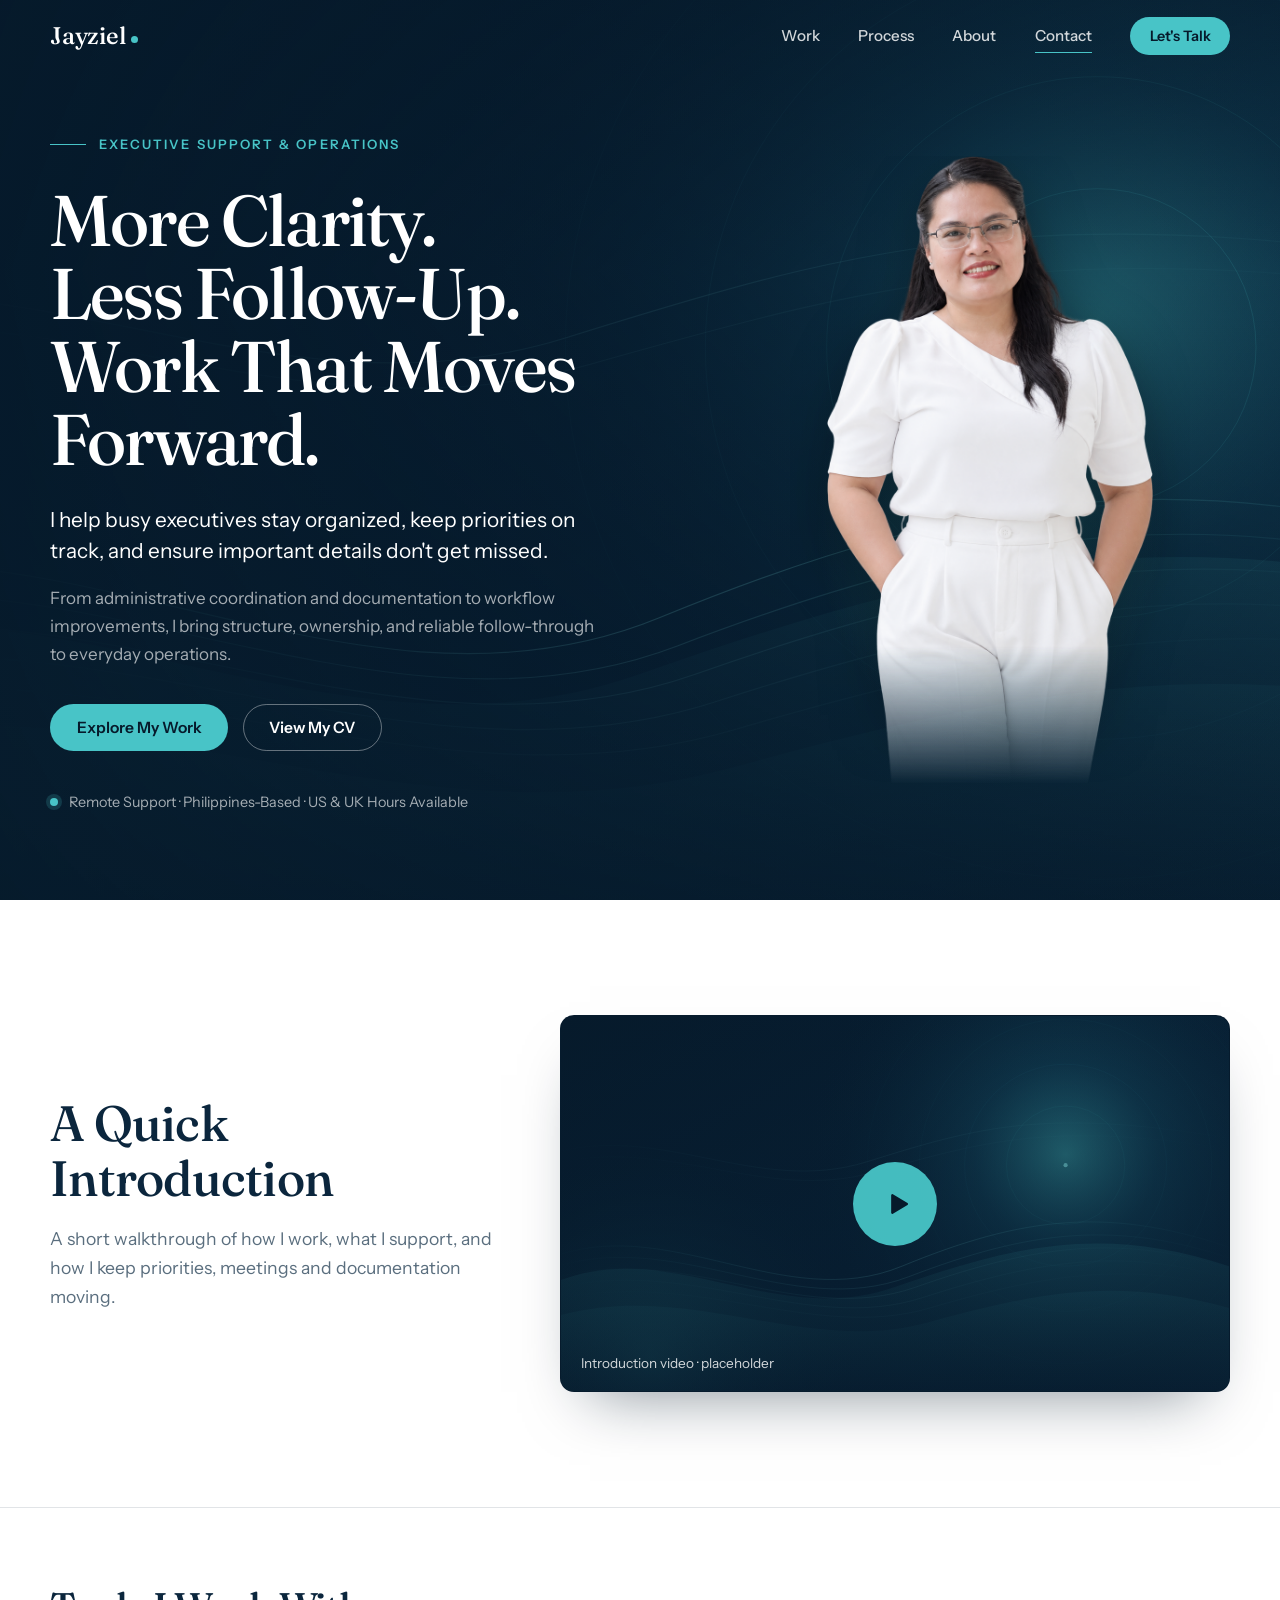
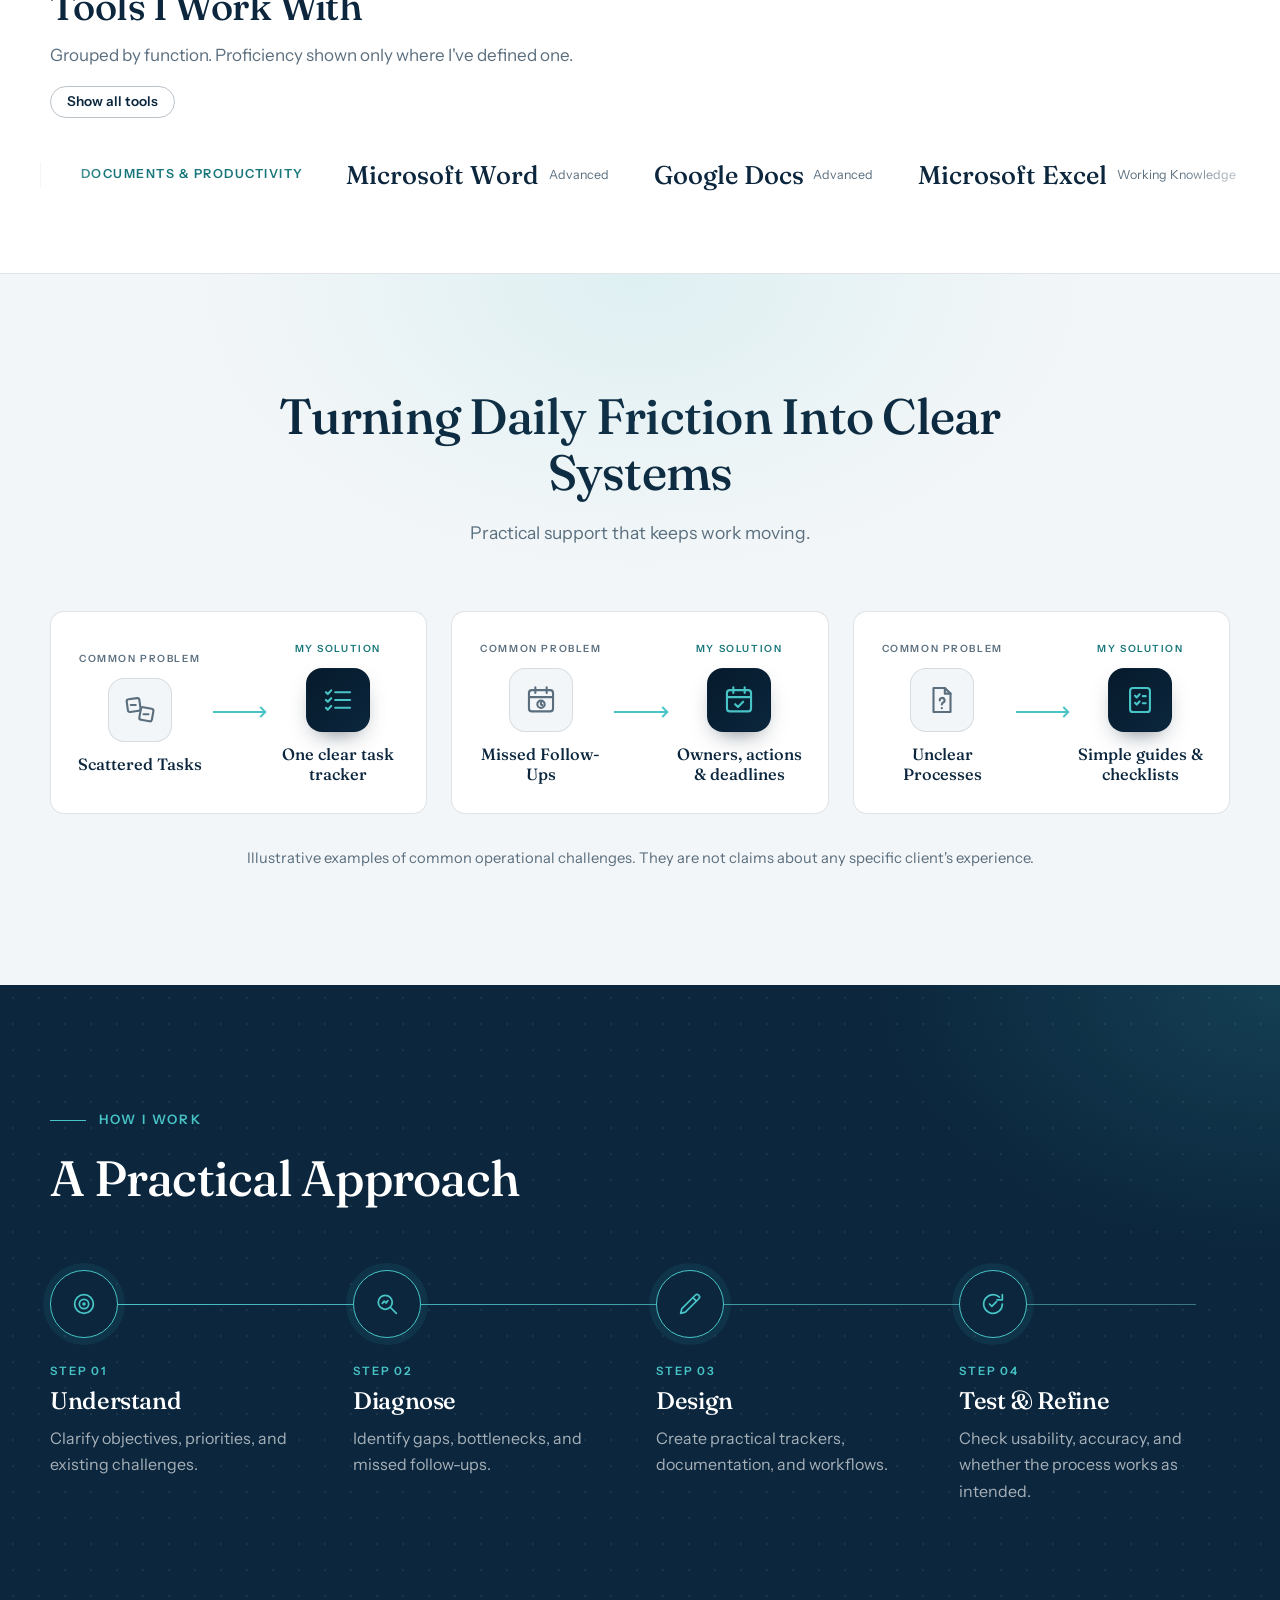
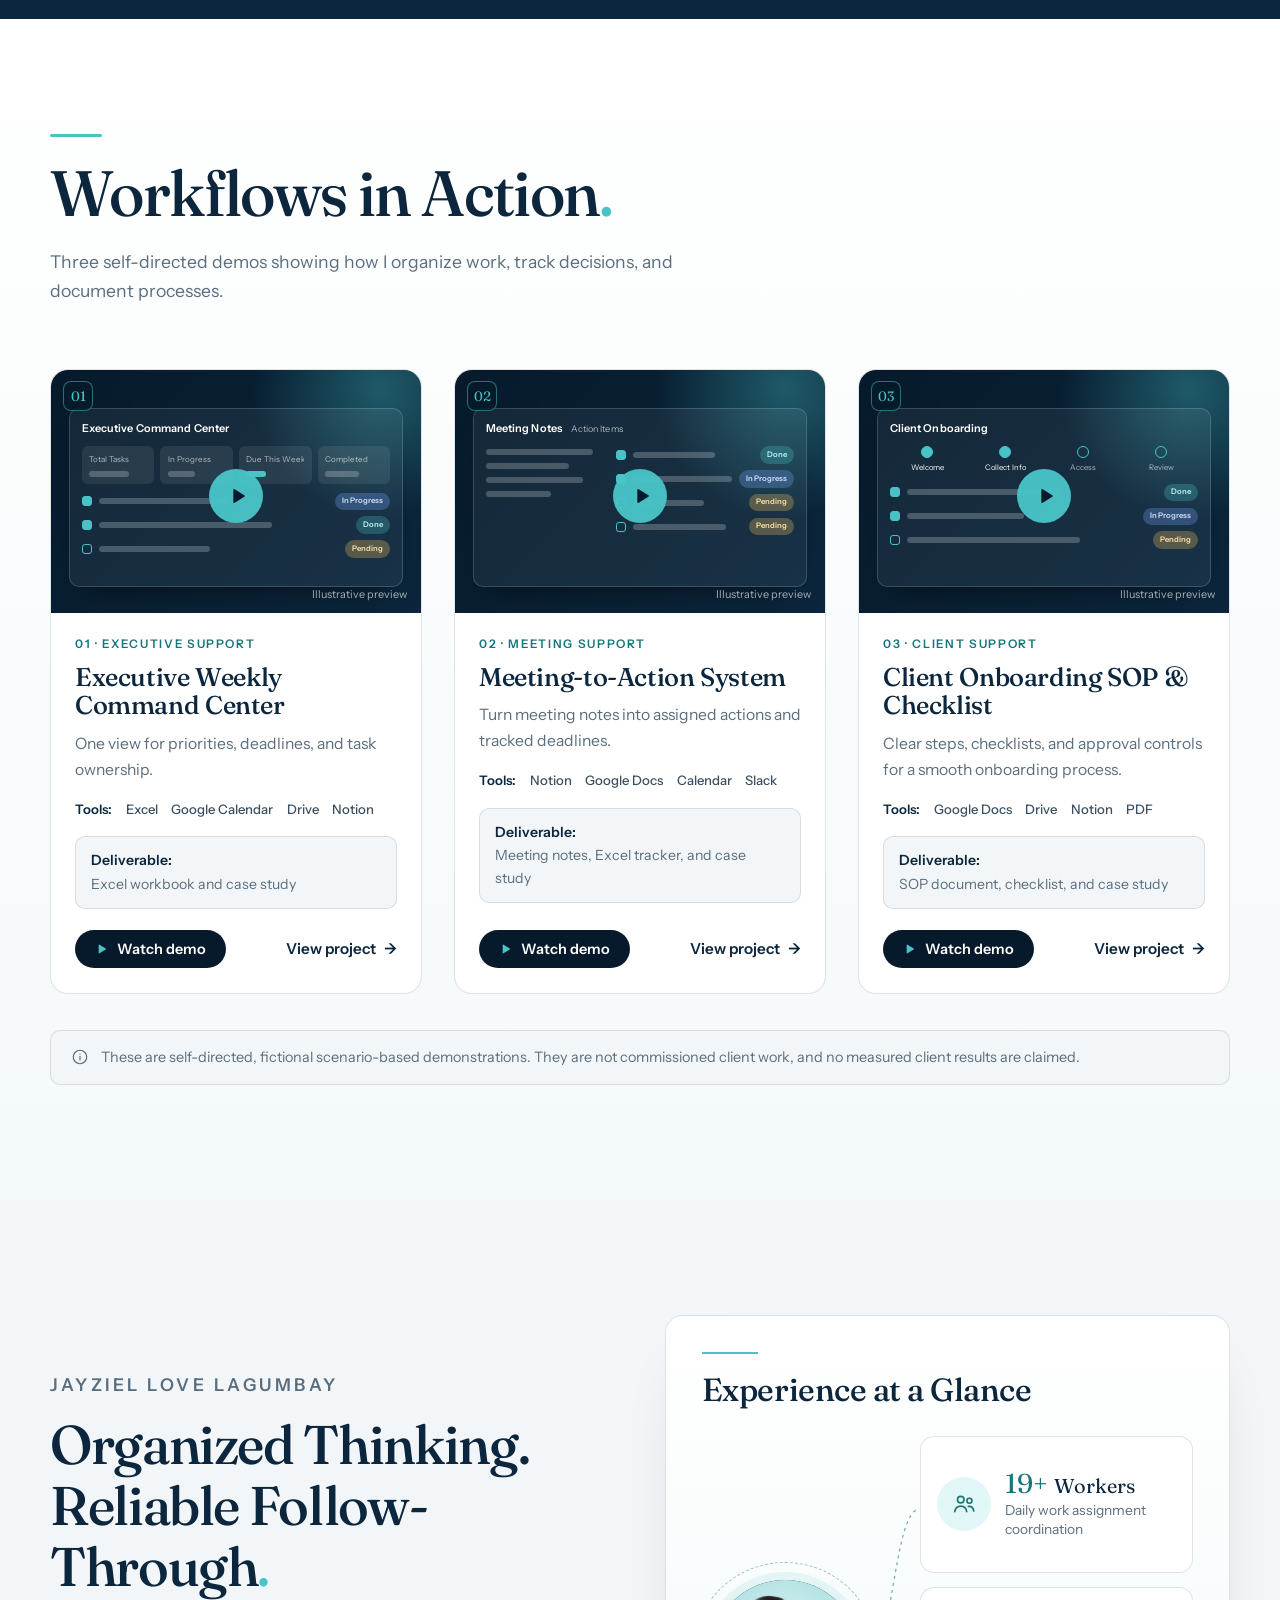
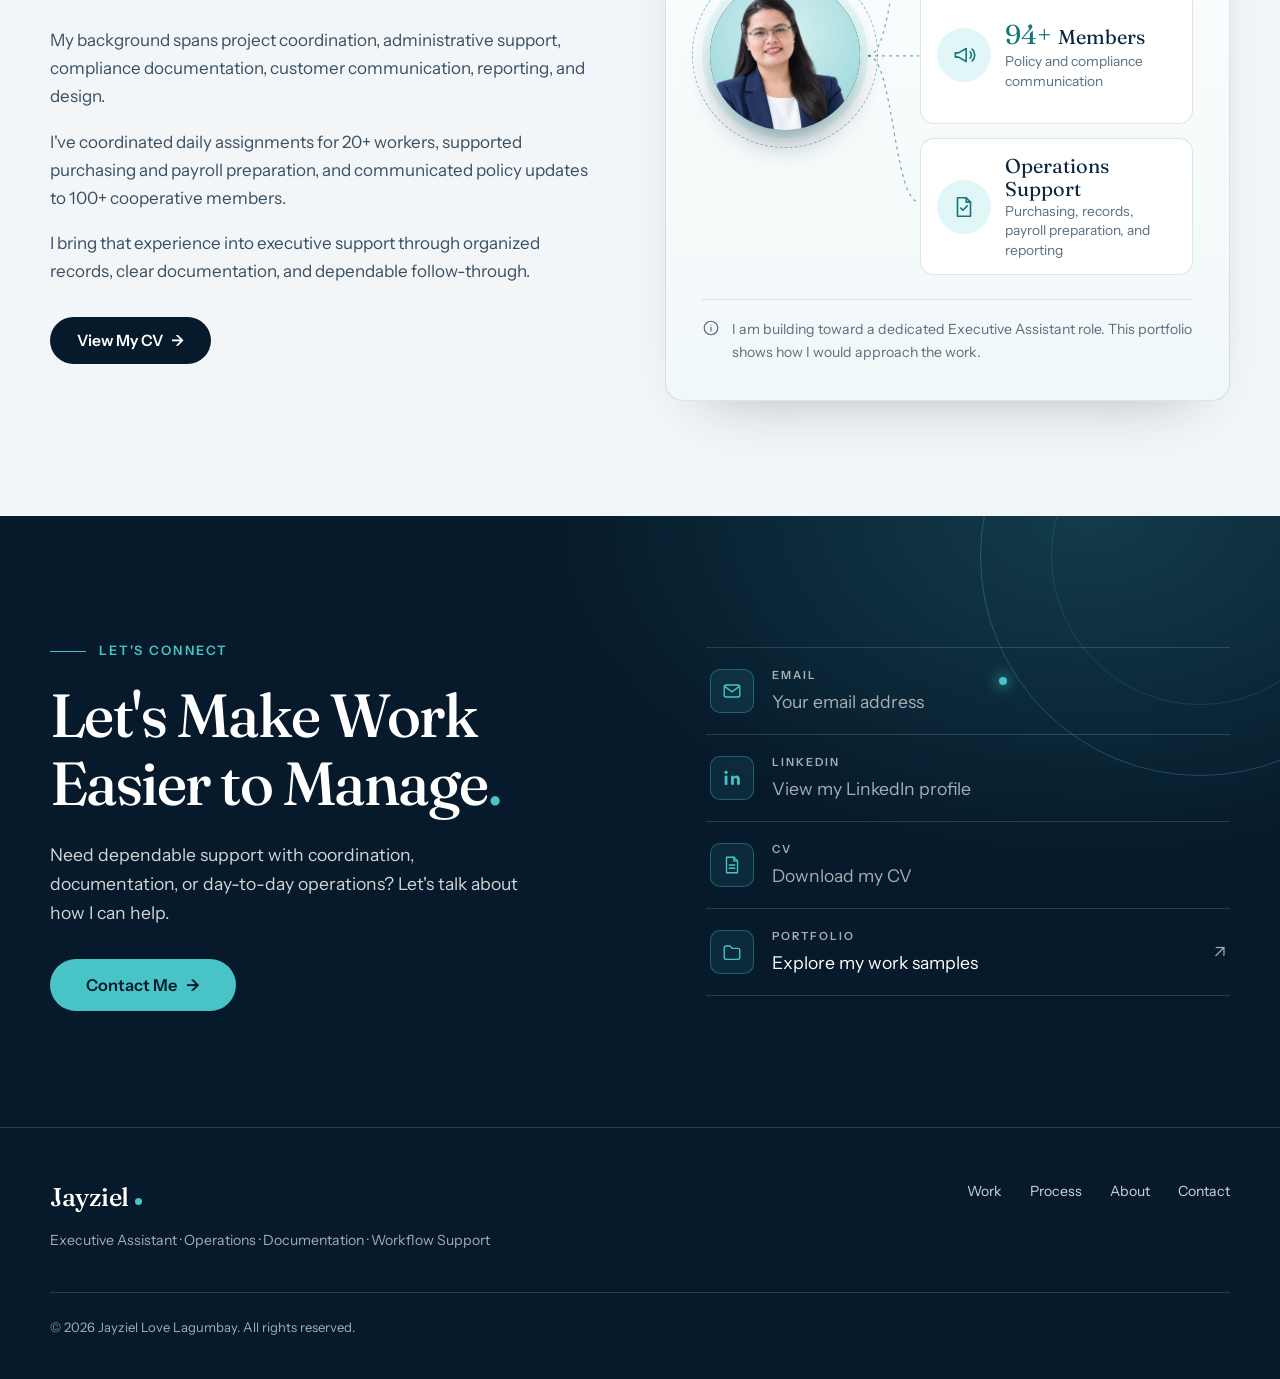
==== commit 3bbeb3de: "Add files via upload" ====
--- a/index.html
+++ b/index.html
@@ -106,6 +106,7 @@
         <div class="tools__head reveal">
           <h2 id="tools-title">Tools I Work With</h2>
           <p>Grouped by function. Proficiency shown only where I've defined one.</p>
+          <button class="tools__toggle" id="tools-toggle" type="button" aria-controls="marquee" aria-pressed="false">Show all tools</button>
         </div>
       </div>
 
--- a/style.css
+++ b/style.css
@@ -530,6 +530,36 @@
 .tool__level { font-size: 0.78rem; color: var(--text-soft); }
 
 @keyframes marquee { to { transform: translateX(-50%); } }
+
+.tools__toggle {
+  margin-top: 1.1rem;
+  padding: 0.5rem 1rem;
+  border-radius: 999px;
+  border: 1px solid rgba(11, 38, 61, 0.28);
+  background: transparent;
+  color: var(--ink);
+  font: 600 0.85rem/1 var(--font-body);
+  cursor: pointer;
+  transition: border-color 0.3s var(--ease), color 0.3s var(--ease);
+}
+.tools__toggle:hover { border-color: var(--teal-ink); color: var(--teal-ink); }
+
+/* Static view: every tool visible, grouped by category, nothing cut off */
+.marquee.is-static {
+  -webkit-mask-image: none;
+  mask-image: none;
+  max-width: calc(var(--wrap) + var(--gutter) * 2);
+  margin-inline: auto;
+  padding-inline: var(--gutter);
+}
+.marquee.is-static .marquee__track { display: block; width: 100%; animation: none; }
+.marquee.is-static .marquee__group { flex: 1 1 auto; flex-wrap: wrap; row-gap: 0.9rem; width: 100%; }
+.marquee.is-static .marquee__group[aria-hidden="true"] { display: none; }
+.marquee.is-static .marquee__label { flex: 0 0 100%; padding: 1.1rem 0 0.1rem; }
+.marquee.is-static .marquee__label:first-child { padding-top: 0; }
+.marquee.is-static .marquee__label::before { display: none; }
+.marquee.is-static .tool { padding-inline: 0 1.75rem; gap: 0.55rem; }
+.marquee.is-static .tool__name { font-size: 1rem; }
 
 /* ---------- Shared bits ---------- */
 .eyebrow {
@@ -1225,9 +1255,5 @@
   .js .fx .fx__side--problem .fx__icon { transform: none; }
   .hero__bg { transform: none !important; }
   .hero__video { display: none; }
-  /* Marquee becomes a static, wrapped list */
-  .marquee { -webkit-mask-image: none; mask-image: none; }
-  .marquee__track { width: auto; flex-wrap: wrap; row-gap: 0.75rem; }
-  .marquee__group { flex-wrap: wrap; row-gap: 0.5rem; }
-  .marquee__group[aria-hidden="true"] { display: none; }
-}
+  .tools__toggle { display: none; }
+}
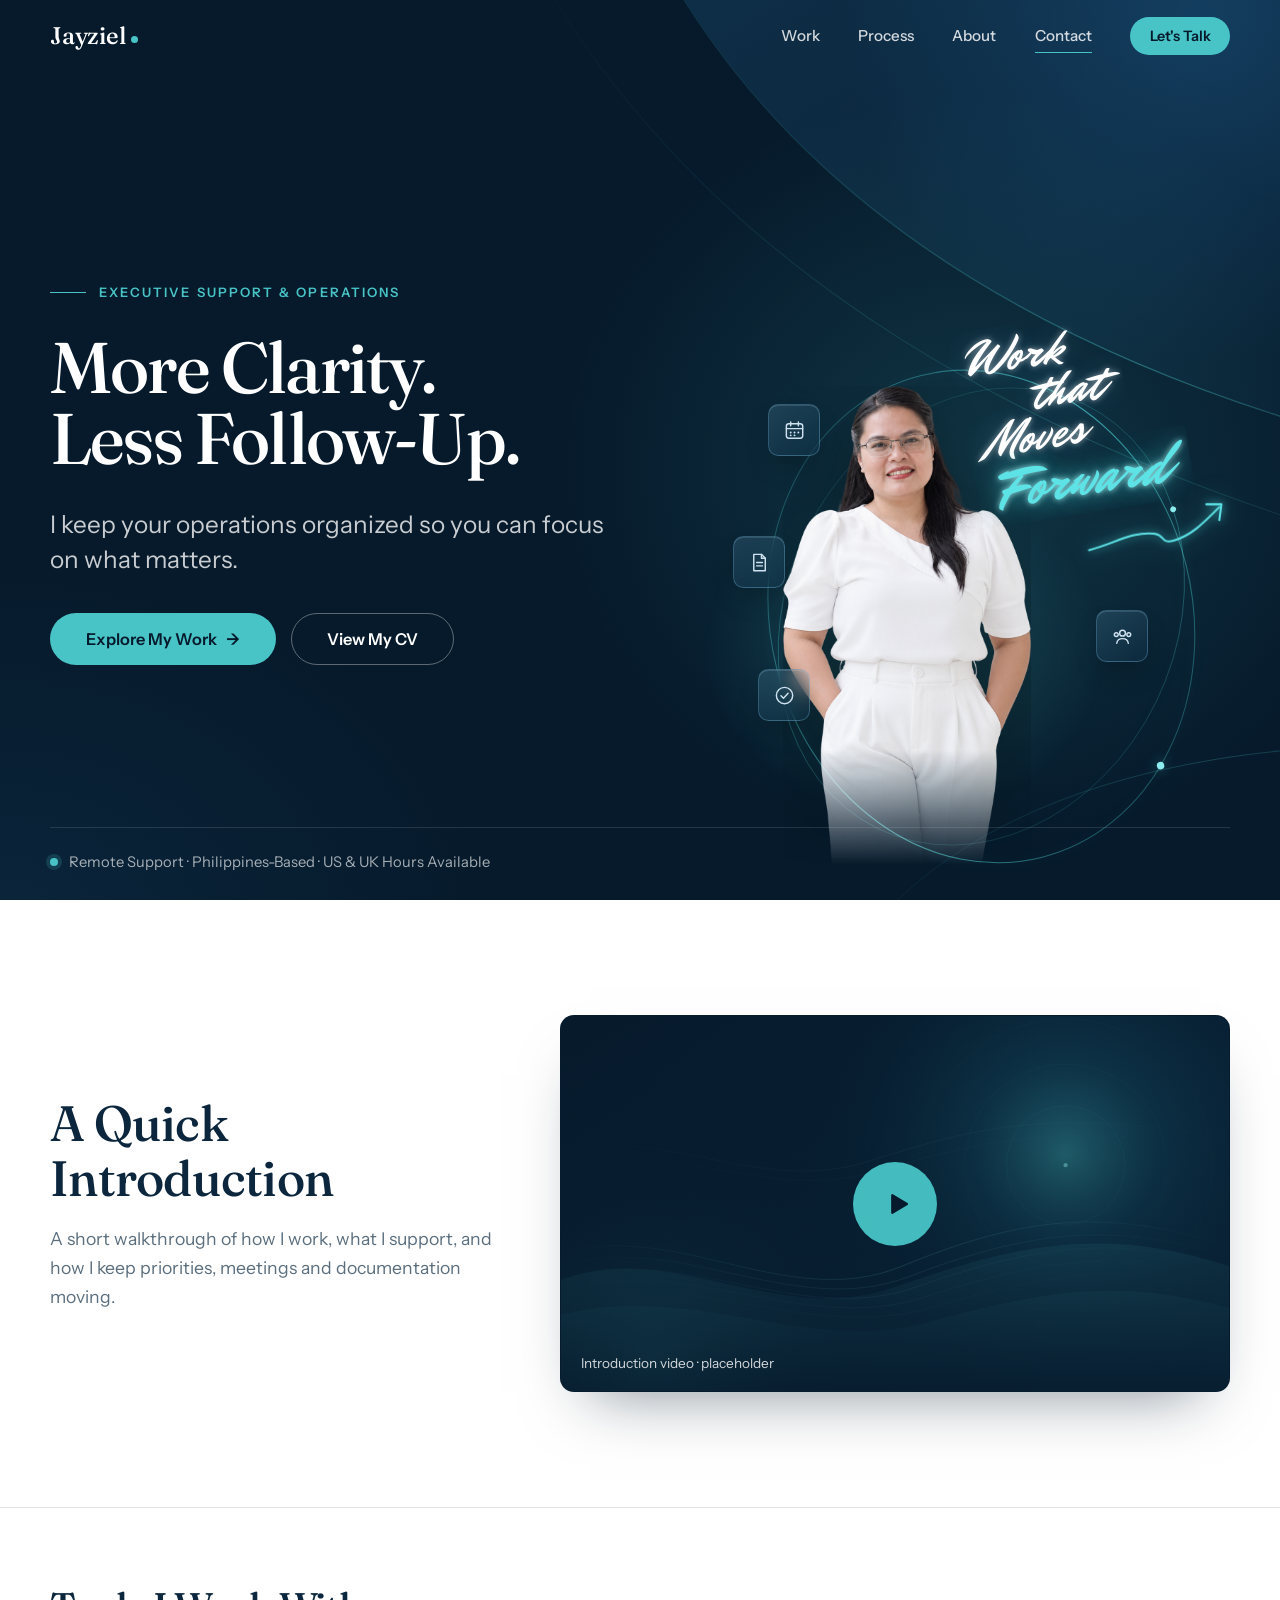
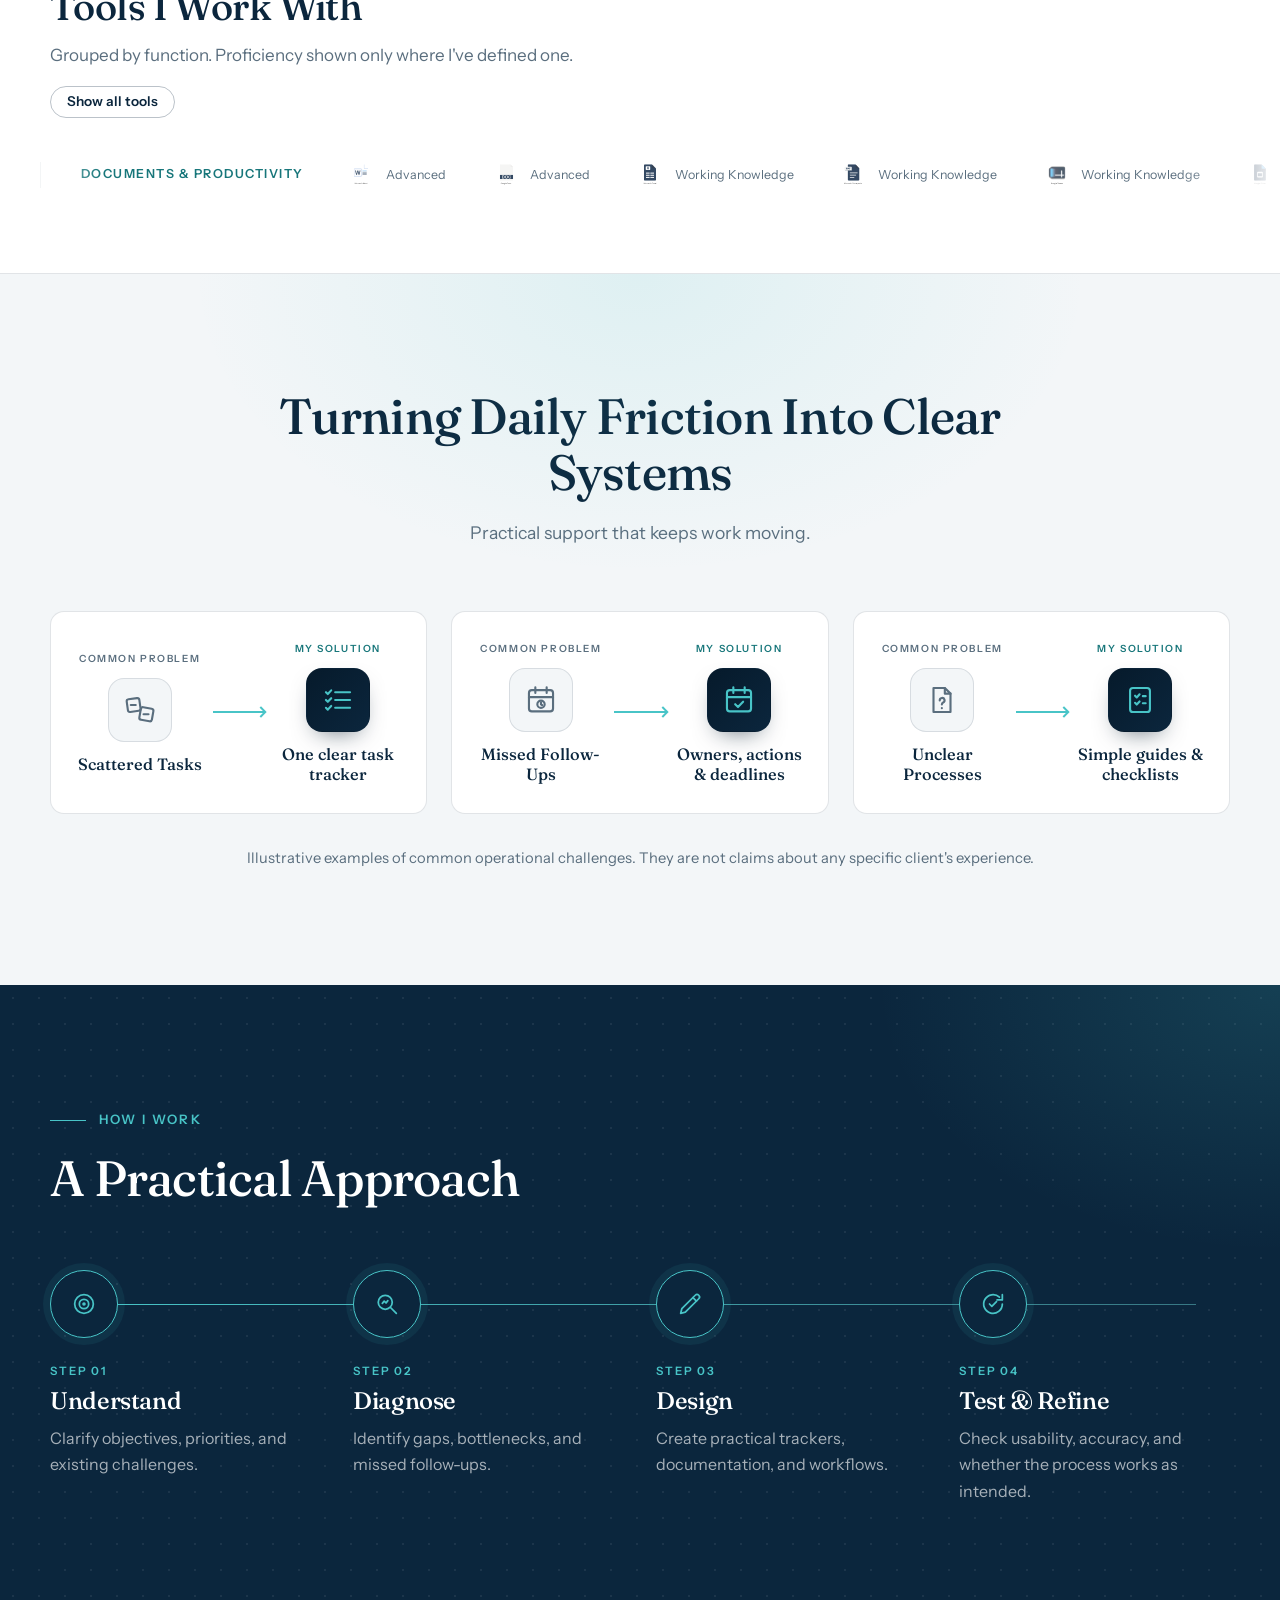
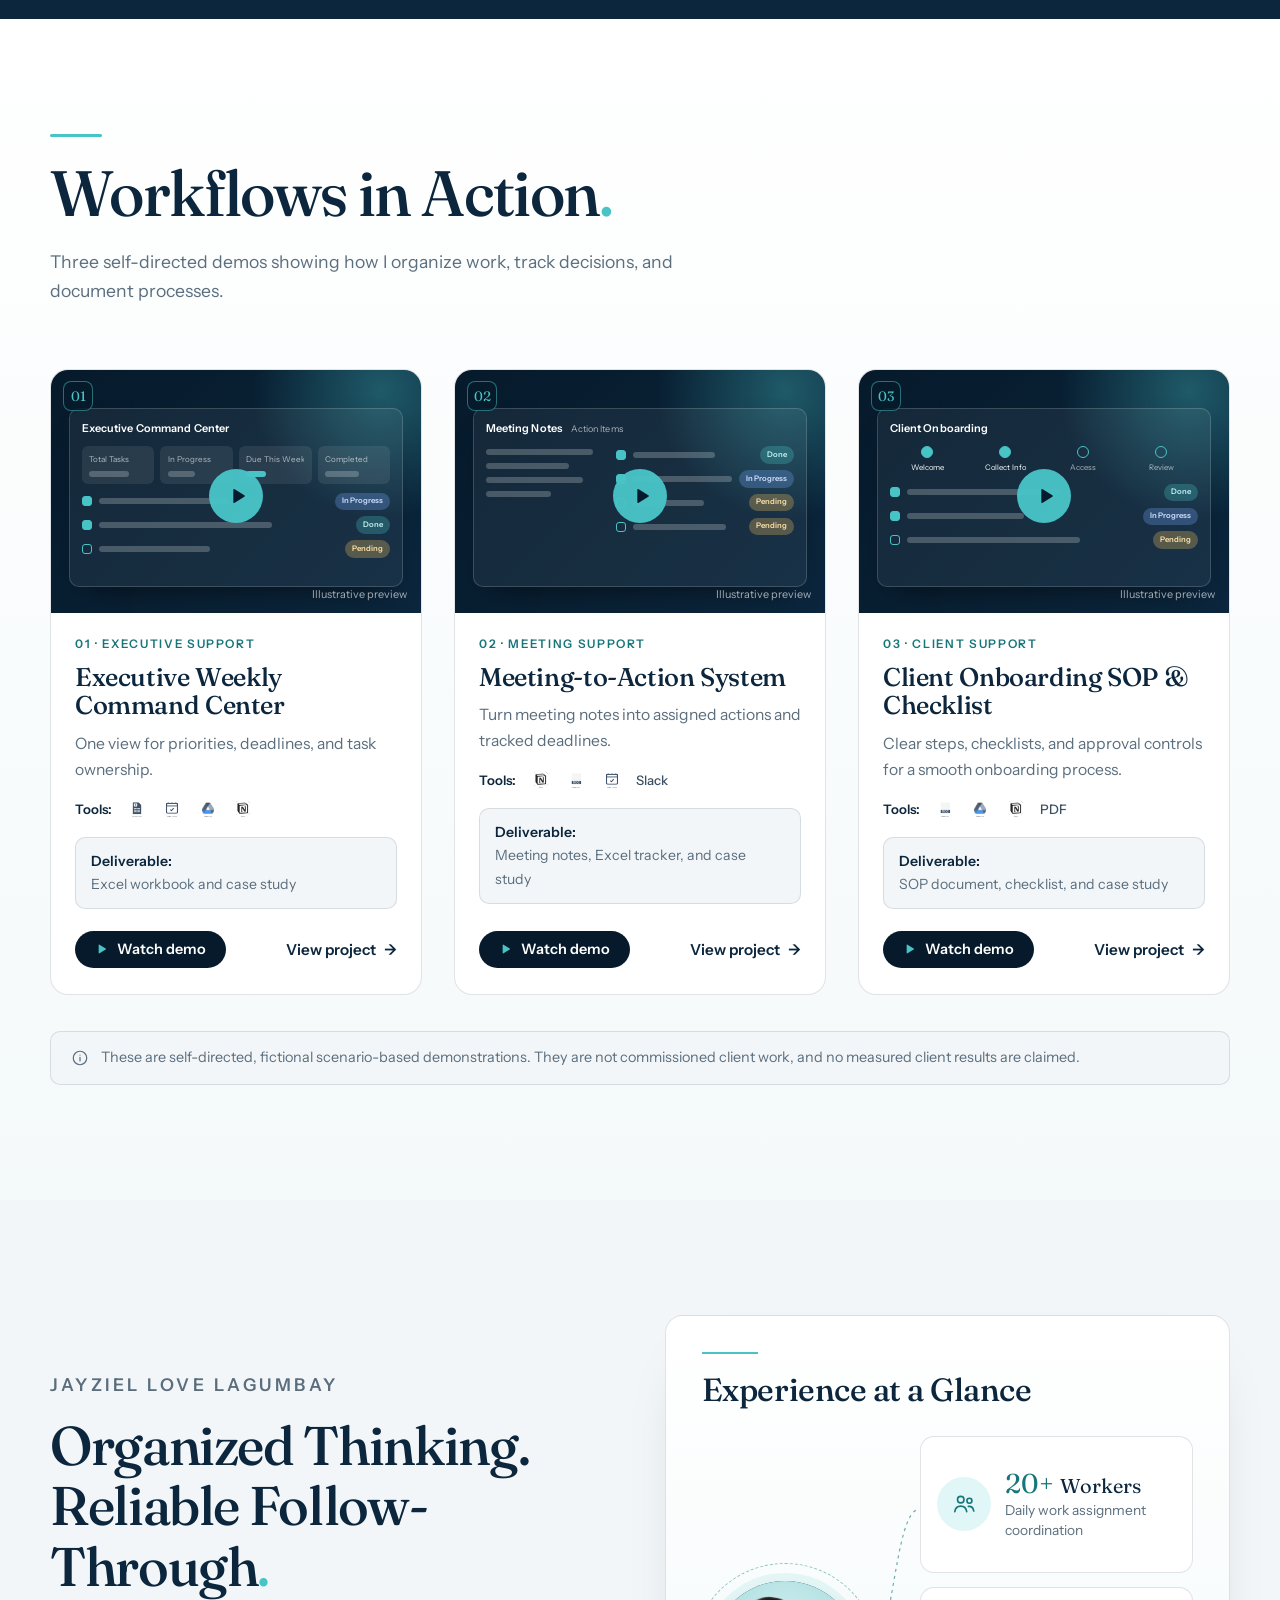
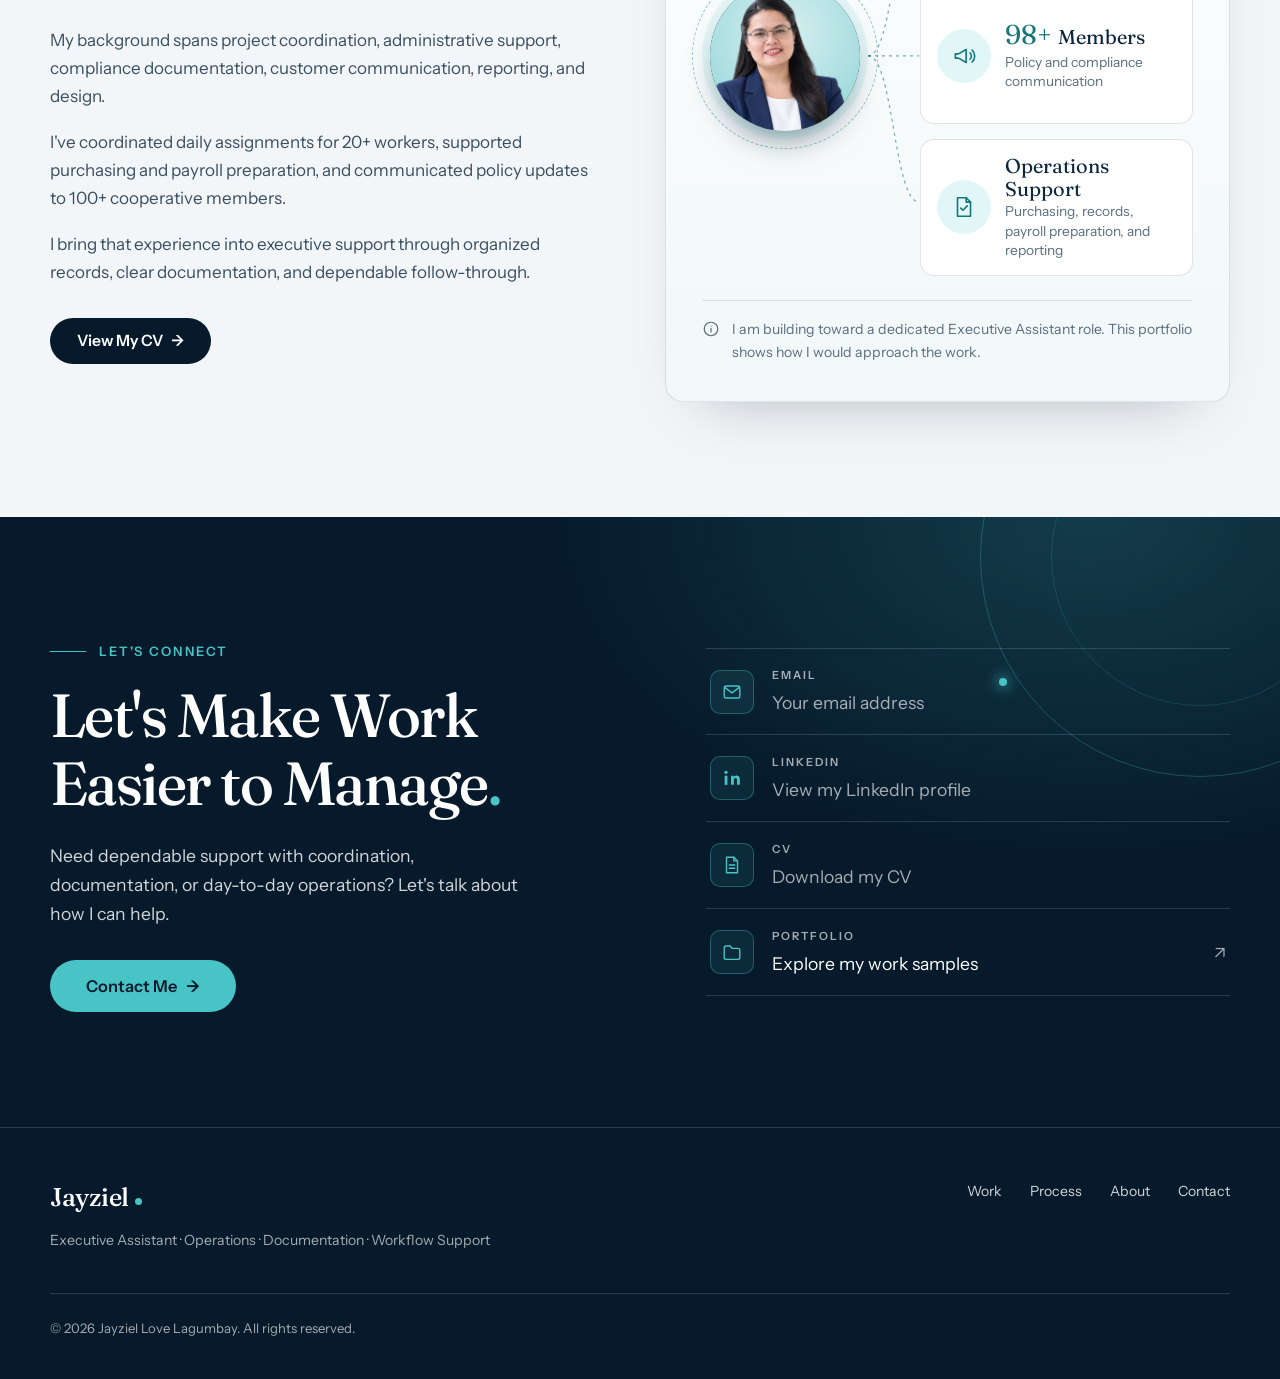
==== commit 59170698: "Add files via upload" ====
--- a/index.html
+++ b/index.html
@@ -13,7 +13,7 @@
   <link rel="icon" href="assets/icons/favicon.svg" type="image/svg+xml">
   <link rel="preconnect" href="https://fonts.googleapis.com">
   <link rel="preconnect" href="https://fonts.gstatic.com" crossorigin>
-  <link href="https://fonts.googleapis.com/css2?family=Fraunces:opsz,wght@9..144,400;9..144,500;9..144,600&family=Instrument+Sans:wght@400;500;600&display=swap" rel="stylesheet">
+  <link href="https://fonts.googleapis.com/css2?family=Fraunces:opsz,wght@9..144,400;9..144,500;9..144,600&family=Instrument+Sans:wght@400;500;600&family=Mr+Dafoe&display=swap" rel="stylesheet">
   <link rel="stylesheet" href="style.css">
   <script>document.documentElement.classList.add("js");</script>
 </head>
@@ -42,25 +42,55 @@
     <!-- B. Hero -->
     <section class="hero" aria-labelledby="hero-title">
       <div class="hero__bg" data-parallax aria-hidden="true">
-        <!-- Looping background video: save as assets/videos/hero-bg.mp4 (and optionally hero-bg.webm). The image behind it is the fallback. -->
-        <video class="hero__video" autoplay muted loop playsinline preload="metadata" poster="assets/images/hero-bg.svg" tabindex="-1">
-          <source src="assets/videos/hero-bg.webm" type="video/webm">
-          <source src="assets/videos/hero-bg.mp4" type="video/mp4">
-        </video>
-      </div>
-      <div class="wrap">
-        <div class="hero__grid">
-          <div class="hero__copy">
-            <p class="hero__label">EXECUTIVE SUPPORT &amp; OPERATIONS</p>
-            <h1 id="hero-title"><span>More Clarity.</span> <span>Less Follow-Up.</span> <span>Work That Moves Forward.</span></h1>
-            <p class="hero__support">I help busy executives stay organized, keep priorities on track, and ensure important details don't get missed.</p>
-            <p class="hero__intro">From administrative coordination and documentation to workflow improvements, I bring structure, ownership, and reliable follow-through to everyday operations.</p>
-            <div class="hero__actions">
-              <a class="btn btn--primary" href="#work">Explore My Work</a>
-              <a class="btn btn--ghost" href="#contact" data-cv-link>View My CV</a>
-            </div>
-            <p class="hero__note">Remote Support · Philippines-Based · US &amp; UK Hours Available</p>
+        <svg class="hero__curves" viewBox="0 0 1600 900" preserveAspectRatio="xMidYMid slice" fill="none" focusable="false">
+          <defs>
+            <linearGradient id="hero-band" x1="0" y1="0" x2="1" y2="1">
+              <stop offset="0" stop-color="#2f7fb8" stop-opacity=".22"/>
+              <stop offset="1" stop-color="#2f7fb8" stop-opacity="0"/>
+            </linearGradient>
+            <linearGradient id="hero-line" x1="0" y1="0" x2="1" y2="0">
+              <stop offset="0" stop-color="#48c4c7" stop-opacity="0"/>
+              <stop offset=".55" stop-color="#48c4c7" stop-opacity=".4"/>
+              <stop offset="1" stop-color="#48c4c7" stop-opacity="0"/>
+            </linearGradient>
+          </defs>
+          <path d="M800 -40C930 230 1210 400 1640 480V-40Z" fill="url(#hero-band)"/>
+          <path d="M800 -40C930 230 1210 400 1640 480" stroke="url(#hero-line)" stroke-width="1.2"/>
+          <path d="M680 -40C840 280 1170 470 1640 580" stroke="url(#hero-line)" stroke-width="1" opacity=".55"/>
+          <path d="M980 940C1080 770 1330 700 1640 730" stroke="url(#hero-line)" stroke-width="1" opacity=".6"/>
+        </svg>
+      </div>
+
+      <div class="wrap hero__main">
+        <div class="hero__copy">
+          <p class="hero__label" data-in style="--d:.1s">EXECUTIVE SUPPORT &amp; OPERATIONS</p>
+          <h1 id="hero-title" data-in style="--d:.2s"><span>More Clarity.</span> <span>Less Follow-Up.</span></h1>
+          <p class="hero__support" data-in style="--d:.35s">I keep your operations organized so you can focus on what matters.</p>
+          <div class="hero__actions" data-in style="--d:.5s">
+            <a class="btn btn--primary btn--lg" href="#work">Explore My Work <span aria-hidden="true">→</span></a>
+            <a class="btn btn--ghost btn--lg" href="#contact" data-cv-link>View My CV</a>
           </div>
+        </div>
+
+        <div class="hero__stage">
+          <!-- Orbit lines with two slowly travelling dots -->
+          <svg class="hero__orbits" viewBox="0 0 600 640" aria-hidden="true" focusable="false">
+            <defs>
+              <linearGradient id="orbit-line" x1="0" y1="0" x2="1" y2="1">
+                <stop offset="0" stop-color="#48c4c7" stop-opacity=".1"/>
+                <stop offset=".5" stop-color="#48c4c7" stop-opacity=".75"/>
+                <stop offset="1" stop-color="#48c4c7" stop-opacity=".15"/>
+              </linearGradient>
+            </defs>
+            <g transform="rotate(-14 300 340)">
+              <path d="M45 340a255 300 0 1 0 510 0a255 300 0 1 0 -510 0" stroke="url(#orbit-line)" stroke-width="1.3" fill="none"/>
+              <circle r="4.5" fill="#8cecee"><animateMotion dur="34s" begin="-9s" repeatCount="indefinite" path="M45 340a255 300 0 1 0 510 0a255 300 0 1 0 -510 0"/></circle>
+            </g>
+            <g transform="rotate(26 300 340)">
+              <path d="M65 340a235 285 0 1 0 470 0a235 285 0 1 0 -470 0" stroke="url(#orbit-line)" stroke-width="1" fill="none" opacity=".55"/>
+              <circle r="3.5" fill="#8cecee"><animateMotion dur="42s" begin="-24s" repeatCount="indefinite" path="M65 340a235 285 0 1 0 470 0a235 285 0 1 0 -470 0"/></circle>
+            </g>
+          </svg>
 
           <!-- Portrait: assets/images/portrait-hero.png (transparent PNG). Appears automatically. -->
           <figure class="portrait" aria-label="Portrait of Jayziel">
@@ -74,7 +104,32 @@
               <span>Add assets/images/portrait-hero.png</span>
             </div>
           </figure>
-        </div>
+
+          <!-- Floating glass tiles -->
+          <span class="tile" style="--x:7%;--y:13%;--t:.5s" aria-hidden="true"><svg viewBox="0 0 24 24" fill="none" stroke="currentColor" stroke-width="1.5" stroke-linecap="round" stroke-linejoin="round"><rect x="3.5" y="5" width="17" height="15" rx="2.5"/><path d="M3.5 10h17M8 3v4M16 3v4"/><path d="M8 14h.01M12 14h.01M16 14h.01M8 17h.01M12 17h.01" stroke-width="2"/></svg></span>
+          <span class="tile" style="--x:0%;--y:38%;--t:.7s" aria-hidden="true"><svg viewBox="0 0 24 24" fill="none" stroke="currentColor" stroke-width="1.5" stroke-linecap="round" stroke-linejoin="round"><path d="M6 3.5h8l4 4v13H6v-17Z"/><path d="M14 3.5v4h4M9 12h6M9 15.5h6"/></svg></span>
+          <span class="tile" style="--x:5%;--y:63%;--t:.9s" aria-hidden="true"><svg viewBox="0 0 24 24" fill="none" stroke="currentColor" stroke-width="1.5" stroke-linecap="round" stroke-linejoin="round"><circle cx="12" cy="12" r="8.5"/><path d="m8.3 12.3 2.6 2.6 4.8-5.3"/></svg></span>
+          <span class="tile" style="--x:73%;--y:52%;--t:1.1s" aria-hidden="true"><svg viewBox="0 0 24 24" fill="none" stroke="currentColor" stroke-width="1.5" stroke-linecap="round" stroke-linejoin="round"><circle cx="12" cy="8.5" r="3"/><path d="M6 19c.4-3.2 2.9-4.8 6-4.8s5.6 1.6 6 4.8"/><circle cx="5.5" cy="10" r="2"/><circle cx="18.5" cy="10" r="2"/></svg></span>
+
+          <!-- Handwritten tagline: each word is "written" in turn, then the arrow is drawn -->
+          <p class="hero__script">
+            <span class="visually-hidden">Work that moves forward</span>
+            <span class="script__lines" aria-hidden="true">
+              <span class="script__line l1"><span class="script__word" style="--w-d:1.2s;--w-dur:.9s">Work</span></span>
+              <span class="script__line l2"><span class="script__word" style="--w-d:2.05s;--w-dur:.6s">that</span></span>
+              <span class="script__line l3"><span class="script__word" style="--w-d:2.6s;--w-dur:.95s">Moves</span></span>
+              <span class="script__line l4"><span class="script__word script__word--neon" style="--w-d:3.45s;--w-dur:1.15s">Forward</span></span>
+            </span>
+            <svg class="script__arrow" viewBox="0 0 200 90" aria-hidden="true" focusable="false">
+              <path class="shaft" pathLength="1" d="M3 82C40 72 68 54 98 58C114 60 108 73 126 68C152 61 170 42 193 19"/>
+              <path class="head" pathLength="1" d="M174 15L196 15L193 38"/>
+            </svg>
+          </p>
+        </div>
+      </div>
+
+      <div class="wrap hero__foot">
+        <p class="hero__note" data-in style="--d:.7s">Remote Support · Philippines-Based · US &amp; UK Hours Available</p>
       </div>
     </section>
 
--- a/style.css
+++ b/style.css
@@ -24,6 +24,8 @@
 
   --font-display: "Fraunces", Georgia, "Times New Roman", serif;
   --font-body: "Instrument Sans", system-ui, -apple-system, "Segoe UI", Roboto, sans-serif;
+  --font-script: "Mr Dafoe", "Segoe Script", "Brush Script MT", cursive;   /* tagline handwriting; swap here */
+  --neon: #5de3e6;
 
   --wrap: 1180px;
   --gutter: clamp(1.25rem, 4vw, 2.5rem);
@@ -257,9 +259,8 @@
   min-height: 100vh;
   min-height: 100svh;
   display: flex;
-  align-items: center;
-  padding-top: calc(var(--nav-h) + 3rem);
-  padding-bottom: 5rem;
+  flex-direction: column;
+  padding-top: var(--nav-h);
   background: var(--navy);
   color: var(--on-dark);
   overflow: hidden;
@@ -267,38 +268,29 @@
 }
 .hero__bg {
   position: absolute;
-  inset: -6% 0;
-  z-index: -2;
-  background: var(--navy) url("assets/images/hero-bg.svg") center / cover no-repeat;
+  inset: -4% 0;
+  z-index: -1;
   will-change: transform;
-}
-.hero__video {
-  position: absolute;
-  inset: 0;
-  width: 100%;
-  height: 100%;
-  object-fit: cover;
-  opacity: 0;
-  transition: opacity 1s var(--ease);
-  pointer-events: none;
-}
-.hero__video.is-playing { opacity: 1; }
-.hero::before {
-  content: "";
-  position: absolute;
-  inset: 0;
-  z-index: -1;
   background:
-    linear-gradient(90deg, rgba(6, 26, 43, 0.9) 0%, rgba(6, 26, 43, 0.55) 55%, rgba(6, 26, 43, 0.25) 100%),
-    linear-gradient(180deg, rgba(6, 26, 43, 0.35) 0%, rgba(6, 26, 43, 0) 30%, rgba(6, 26, 43, 0.7) 100%);
-}
-
-.hero__grid {
+    radial-gradient(46% 56% at 76% 52%, rgba(72, 196, 199, 0.16), transparent 70%),
+    radial-gradient(40% 50% at 94% 6%, rgba(36, 110, 170, 0.3), transparent 70%),
+    radial-gradient(55% 55% at 0% 100%, rgba(11, 38, 61, 0.9), transparent 70%),
+    var(--navy);
+}
+.hero__curves { position: absolute; inset: 0; width: 100%; height: 100%; max-width: none; }
+
+.hero__main {
+  flex: 1;
   display: grid;
-  grid-template-columns: minmax(0, 1.25fr) minmax(0, 0.75fr);
-  gap: clamp(2.5rem, 6vw, 5.5rem);
-  align-items: center;
-}
+  grid-template-columns: minmax(0, 1.12fr) minmax(0, 0.88fr);
+  gap: clamp(1.5rem, 4vw, 4rem);
+  align-items: center;
+  padding-top: 2.5rem;
+}
+
+/* Entrance: one soft rise on load (final state is the normal state, so nothing hides if animation is off) */
+.hero [data-in] { animation: rise 0.9s var(--ease) var(--d, 0s) both; }
+@keyframes rise { from { opacity: 0; transform: translateY(16px); } }
 
 .hero__label {
   display: inline-flex;
@@ -313,89 +305,196 @@
 .hero__label::before { content: ""; width: 2.25rem; height: 1px; background: var(--teal); }
 
 .hero h1 {
-  font-size: clamp(2.5rem, 5.6vw, 4.6rem);
+  font-size: clamp(2.4rem, 5.6vw, 5.2rem);
   color: var(--white);
-  line-height: 1.02;
+  line-height: 1;
   letter-spacing: -0.025em;
-  max-width: 15ch;
-}
-.hero h1 span { display: inline-block; }
+}
+.hero h1 span { display: block; }
+
 .hero__support {
-  margin-top: 1.75rem;
-  font-size: clamp(1.1rem, 1.8vw, 1.3rem);
-  color: var(--white);
-  max-width: 34rem;
-  line-height: 1.5;
-}
-.hero__intro {
-  margin-top: 1.1rem;
+  margin-top: 2rem;
+  font-size: clamp(1.15rem, 1.9vw, 1.55rem);
+  line-height: 1.45;
+  color: rgba(255, 255, 255, 0.78);
+  max-width: 24em;
+}
+.hero__actions { display: flex; flex-wrap: wrap; gap: 0.9rem; margin-top: 2.25rem; }
+.hero__actions .btn--ghost { border-color: rgba(255, 255, 255, 0.35); }
+
+.hero__foot { position: relative; z-index: 1; }
+.hero__note {
+  display: flex;
+  align-items: center;
+  gap: 0.7rem;
+  padding-block: 1.4rem 1.6rem;
+  border-top: 1px solid rgba(255, 255, 255, 0.12);
+  font-size: 0.92rem;
   color: var(--on-dark-soft);
-  max-width: 34rem;
-}
-.hero__actions { display: flex; flex-wrap: wrap; gap: 0.9rem; margin-top: 2.25rem; }
-.hero__note {
-  margin-top: 2.5rem;
-  display: inline-flex;
-  align-items: center;
-  gap: 0.7rem;
-  font-size: 0.9rem;
-  color: var(--on-dark-soft);
 }
 .hero__note::before {
   content: "";
+  flex: 0 0 auto;
   width: 8px; height: 8px;
   border-radius: 50%;
   background: var(--teal);
   box-shadow: 0 0 0 4px rgba(72, 196, 199, 0.18);
 }
 
+/* ----- Stage: portrait, orbits, tiles and the handwritten tagline ----- */
+.hero__stage {
+  position: relative;
+  z-index: 2;
+  width: 100%;
+  max-width: 640px;
+  justify-self: end;
+  align-self: end;
+  margin-bottom: -2.4rem;           /* portrait fades out over the divider line */
+  aspect-ratio: 600 / 640;
+  container-type: inline-size;
+}
+.hero__stage::before {
+  content: "";
+  position: absolute;
+  inset: 8% -4% 0 -8%;
+  background: radial-gradient(52% 50% at 38% 56%, rgba(72, 196, 199, 0.22), transparent 70%);
+  pointer-events: none;
+}
+.hero__orbits {
+  position: absolute;
+  inset: 0;
+  width: 100%;
+  height: 100%;
+  max-width: none;
+  overflow: visible;
+  filter: drop-shadow(0 0 6px rgba(72, 196, 199, 0.45));
+}
+
 .portrait {
-  position: relative;
-  justify-self: end;
-  width: min(100%, 360px);
-  aspect-ratio: 4 / 5;
-  border-radius: 999px 999px 24px 24px;
-  border: 1px solid rgba(72, 196, 199, 0.4);
-  background:
-    radial-gradient(120% 80% at 50% 0%, rgba(72, 196, 199, 0.22), rgba(11, 38, 61, 0.55) 60%),
-    rgba(11, 38, 61, 0.6);
+  position: absolute;
+  left: 10%;
+  bottom: 0;
+  width: 50%;
+  margin: 0;
+  z-index: 1;
+  animation: portrait-in 1.1s var(--ease) 0.2s both;
+}
+@keyframes portrait-in { from { opacity: 0; transform: translateY(26px); } }
+.portrait img {
+  width: 100%;
+  height: auto;
+  filter: drop-shadow(0 24px 36px rgba(0, 0, 0, 0.35));
+  -webkit-mask-image: linear-gradient(180deg, #000 76%, transparent 100%);
+  mask-image: linear-gradient(180deg, #000 76%, transparent 100%);
+}
+/* Shown only until the portrait file loads */
+.portrait:not(.has-photo) {
+  aspect-ratio: 7 / 13.5;
   display: grid;
   place-items: center;
   text-align: center;
-  padding: 2rem;
-  overflow: hidden;
-}
-.portrait::after {
-  content: "";
-  position: absolute;
-  inset: 12px;
-  border-radius: 999px 999px 14px 14px;
-  border: 1px dashed rgba(255, 255, 255, 0.18);
-  pointer-events: none;
-}
-.portrait img { position: absolute; inset: 0; width: 100%; height: 100%; object-fit: cover; }
-/* Transparent PNG portrait: no frame, just a soft glow behind the cut-out */
-.portrait.has-photo {
-  border: 0;
-  border-radius: 0;
-  overflow: visible;
-  padding: 0;
-  background: radial-gradient(62% 52% at 50% 58%, rgba(72, 196, 199, 0.28), rgba(72, 196, 199, 0) 70%);
-}
-.portrait.has-photo { aspect-ratio: 7 / 11; width: min(100%, 400px); }
-.portrait.has-photo::after { display: none; }
-.portrait.has-photo img {
-  object-fit: contain;
-  object-position: center bottom;
-  filter: drop-shadow(0 20px 28px rgba(0, 0, 0, 0.35));
-  -webkit-mask-image: linear-gradient(180deg, #000 78%, transparent 100%);
-  mask-image: linear-gradient(180deg, #000 78%, transparent 100%);
+  padding: 1.5rem;
+  border: 1px dashed rgba(255, 255, 255, 0.22);
+  border-radius: 24px;
 }
 .portrait.has-photo .portrait__placeholder { display: none; }
-.portrait__placeholder { position: relative; display: grid; gap: 0.85rem; justify-items: center; }
-.portrait__placeholder svg { width: 84px; height: 84px; color: rgba(72, 196, 199, 0.75); }
+.portrait__placeholder { display: grid; gap: 0.85rem; justify-items: center; }
+.portrait__placeholder svg { width: 72px; height: 72px; color: rgba(72, 196, 199, 0.75); }
 .portrait__placeholder strong { color: var(--white); font-weight: 600; font-size: 0.95rem; }
 .portrait__placeholder span { color: var(--on-dark-soft); font-size: 0.85rem; max-width: 15rem; }
+
+.tile {
+  position: absolute;
+  left: var(--x);
+  top: var(--y);
+  z-index: 2;
+  width: 10.5%;
+  aspect-ratio: 1;
+  display: grid;
+  place-items: center;
+  border-radius: 20%;
+  color: #cfe2ef;
+  background: linear-gradient(145deg, rgba(120, 190, 230, 0.18), rgba(40, 90, 140, 0.1));
+  border: 1px solid rgba(130, 200, 240, 0.28);
+  -webkit-backdrop-filter: blur(10px);
+  backdrop-filter: blur(10px);
+  box-shadow: 0 14px 30px -14px rgba(0, 0, 0, 0.6), inset 0 1px 0 rgba(255, 255, 255, 0.12);
+  animation: tile-in 0.8s var(--ease) var(--t, 0s) both, float 7s ease-in-out var(--t, 0s) infinite alternate;
+}
+.tile svg { width: 46%; height: 46%; }
+@keyframes tile-in { from { opacity: 0; scale: 0.82; } }
+@keyframes float { from { translate: 0 -4px; } to { translate: 0 5px; } }
+
+/* Handwritten tagline */
+.hero__script {
+  position: absolute;
+  z-index: 3;
+  left: 52%;
+  top: 1%;
+  width: 46%;
+  font-family: var(--font-script);
+  font-size: clamp(2.6rem, 6.5vw, 5.2rem);   /* fallback where container units are unsupported */
+  font-size: 10cqw;
+  line-height: 0.84;
+  pointer-events: none;
+}
+.script__lines { display: block; transform: rotate(-9deg); transform-origin: 0 100%; }
+.script__line { display: block; white-space: nowrap; }
+.script__line.l2 { margin-left: 26%; }
+.script__line.l3 { margin-left: 3%; }
+.script__line.l4 { margin-left: 6%; font-size: 1.18em; margin-top: 0.04em; }
+
+.script__word {
+  display: inline-block;
+  padding: 0.2em 0.4em;
+  margin: -0.2em -0.4em;
+  color: var(--white);
+  text-shadow: 0 0 0.12em rgba(255, 255, 255, 0.5), 0 0 0.55em rgba(130, 200, 255, 0.28);
+  /* a soft, slightly slanted edge sweeps left to right, like a pen */
+  -webkit-mask-image: linear-gradient(100deg, #000 0, #000 44%, transparent 56%);
+  mask-image: linear-gradient(100deg, #000 0, #000 44%, transparent 56%);
+  -webkit-mask-size: 280% 100%;
+  mask-size: 280% 100%;
+  -webkit-mask-repeat: no-repeat;
+  mask-repeat: no-repeat;
+  -webkit-mask-position: 0 0;
+  mask-position: 0 0;
+  animation: write var(--w-dur, 1s) cubic-bezier(0.45, 0.05, 0.4, 1) var(--w-d, 1s) both;
+}
+.script__word--neon {
+  color: var(--neon);
+  text-shadow: 0 0 0.1em rgba(170, 250, 252, 0.85), 0 0 0.4em rgba(72, 196, 199, 0.75), 0 0 0.9em rgba(72, 196, 199, 0.4);
+}
+@keyframes write {
+  from { -webkit-mask-position: 100% 0; mask-position: 100% 0; }
+  to   { -webkit-mask-position: 0 0;    mask-position: 0 0; }
+}
+
+.script__arrow {
+  position: absolute;
+  right: -2%;            /* nudge these three values if the arrow needs to sit differently */
+  bottom: -22%;
+  width: 60%;
+  height: auto;
+  overflow: visible;
+  filter: drop-shadow(0 0 5px rgba(72, 196, 199, 0.9)) drop-shadow(0 0 14px rgba(72, 196, 199, 0.45));
+}
+.script__arrow path {
+  fill: none;
+  stroke: var(--neon);
+  stroke-width: 3;
+  stroke-linecap: round;
+  stroke-linejoin: round;
+  stroke-dasharray: 1;
+  stroke-dashoffset: 0;
+}
+.script__arrow .shaft { animation: ink 0.95s ease-out 4.6s both; }
+.script__arrow .head  { animation: ink 0.35s ease-out 5.45s both; }
+@keyframes ink {
+  from { stroke-dashoffset: 1; opacity: 0; }
+  5%   { opacity: 1; }
+  to   { stroke-dashoffset: 0; opacity: 1; }
+}
 
 /* ---------- Video ---------- */
 .video-layout {
@@ -1204,11 +1303,8 @@
   .nav__links a:not(.btn)::after { display: none; }
   .nav__links .btn { margin-top: 1.25rem; }
 
-  .hero__grid { grid-template-columns: 1fr; }
-  .portrait { justify-self: start; width: min(100%, 280px); order: -1; }
-  .portrait.has-photo { width: min(100%, 250px); }
-  .hero { align-items: flex-start; }
-  .hero h1 { max-width: 16ch; }
+  .hero__main { grid-template-columns: 1fr; padding-top: 1.75rem; gap: 2.25rem; }
+  .hero__stage { justify-self: center; width: min(100%, 460px); margin-bottom: 0; }
 
   .video-layout,
   .about,
@@ -1254,6 +1350,6 @@
   .js .fx .fx__side--solution .fx__icon { transform: none; opacity: 1; }
   .js .fx .fx__side--problem .fx__icon { transform: none; }
   .hero__bg { transform: none !important; }
-  .hero__video { display: none; }
+  .script__word { -webkit-mask-image: none; mask-image: none; }
   .tools__toggle { display: none; }
 }
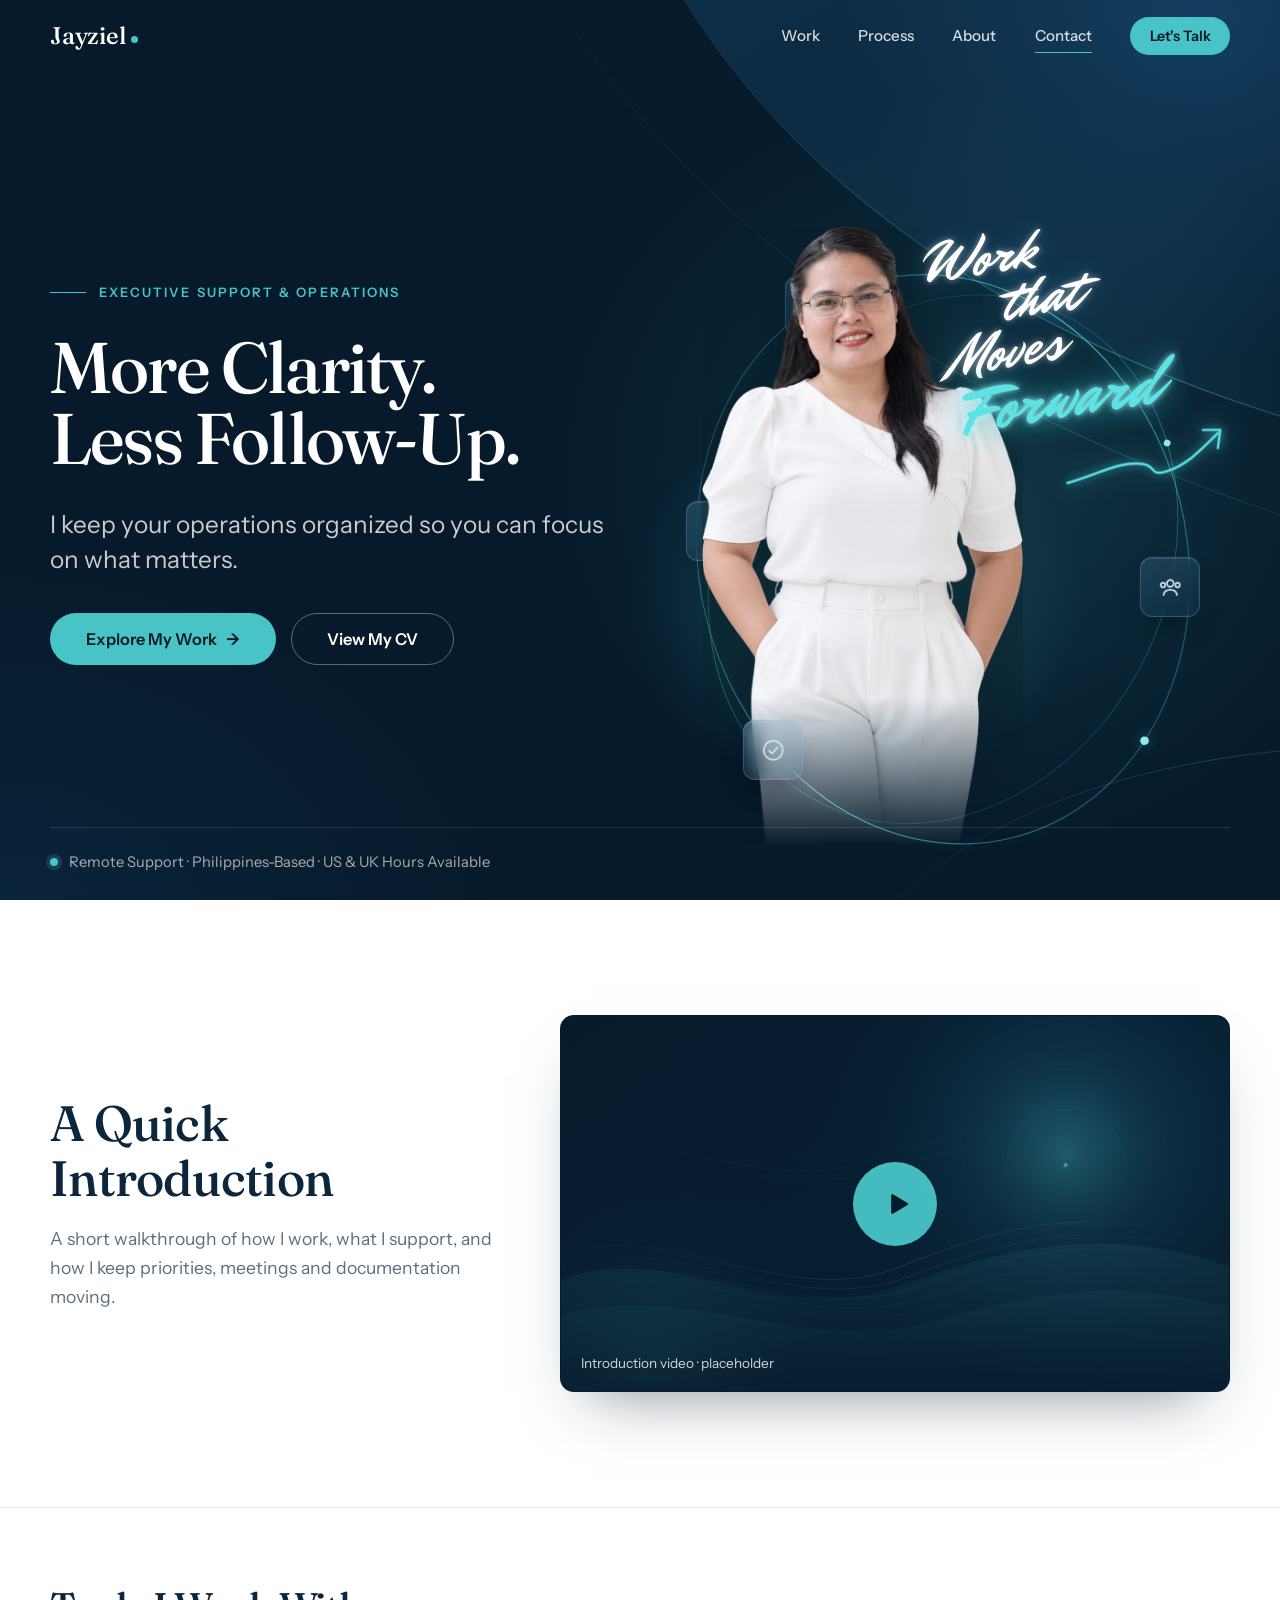
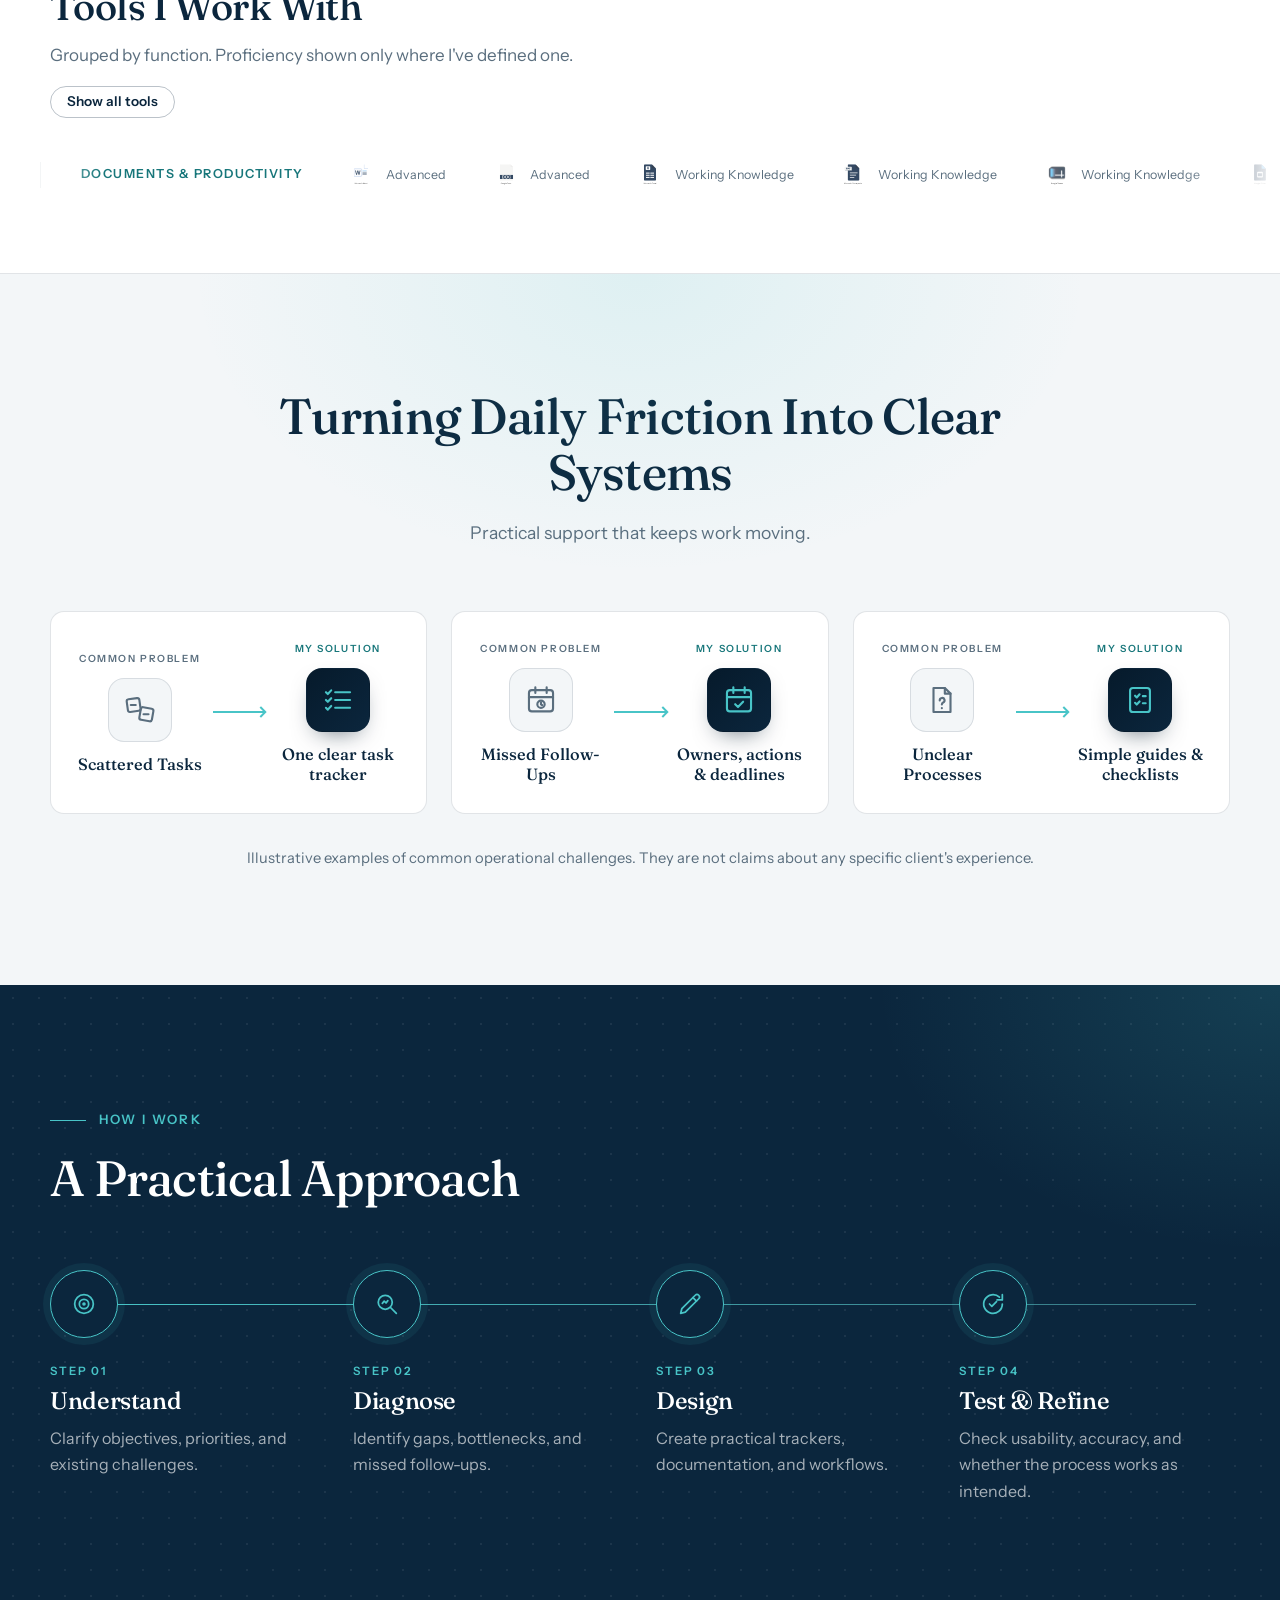
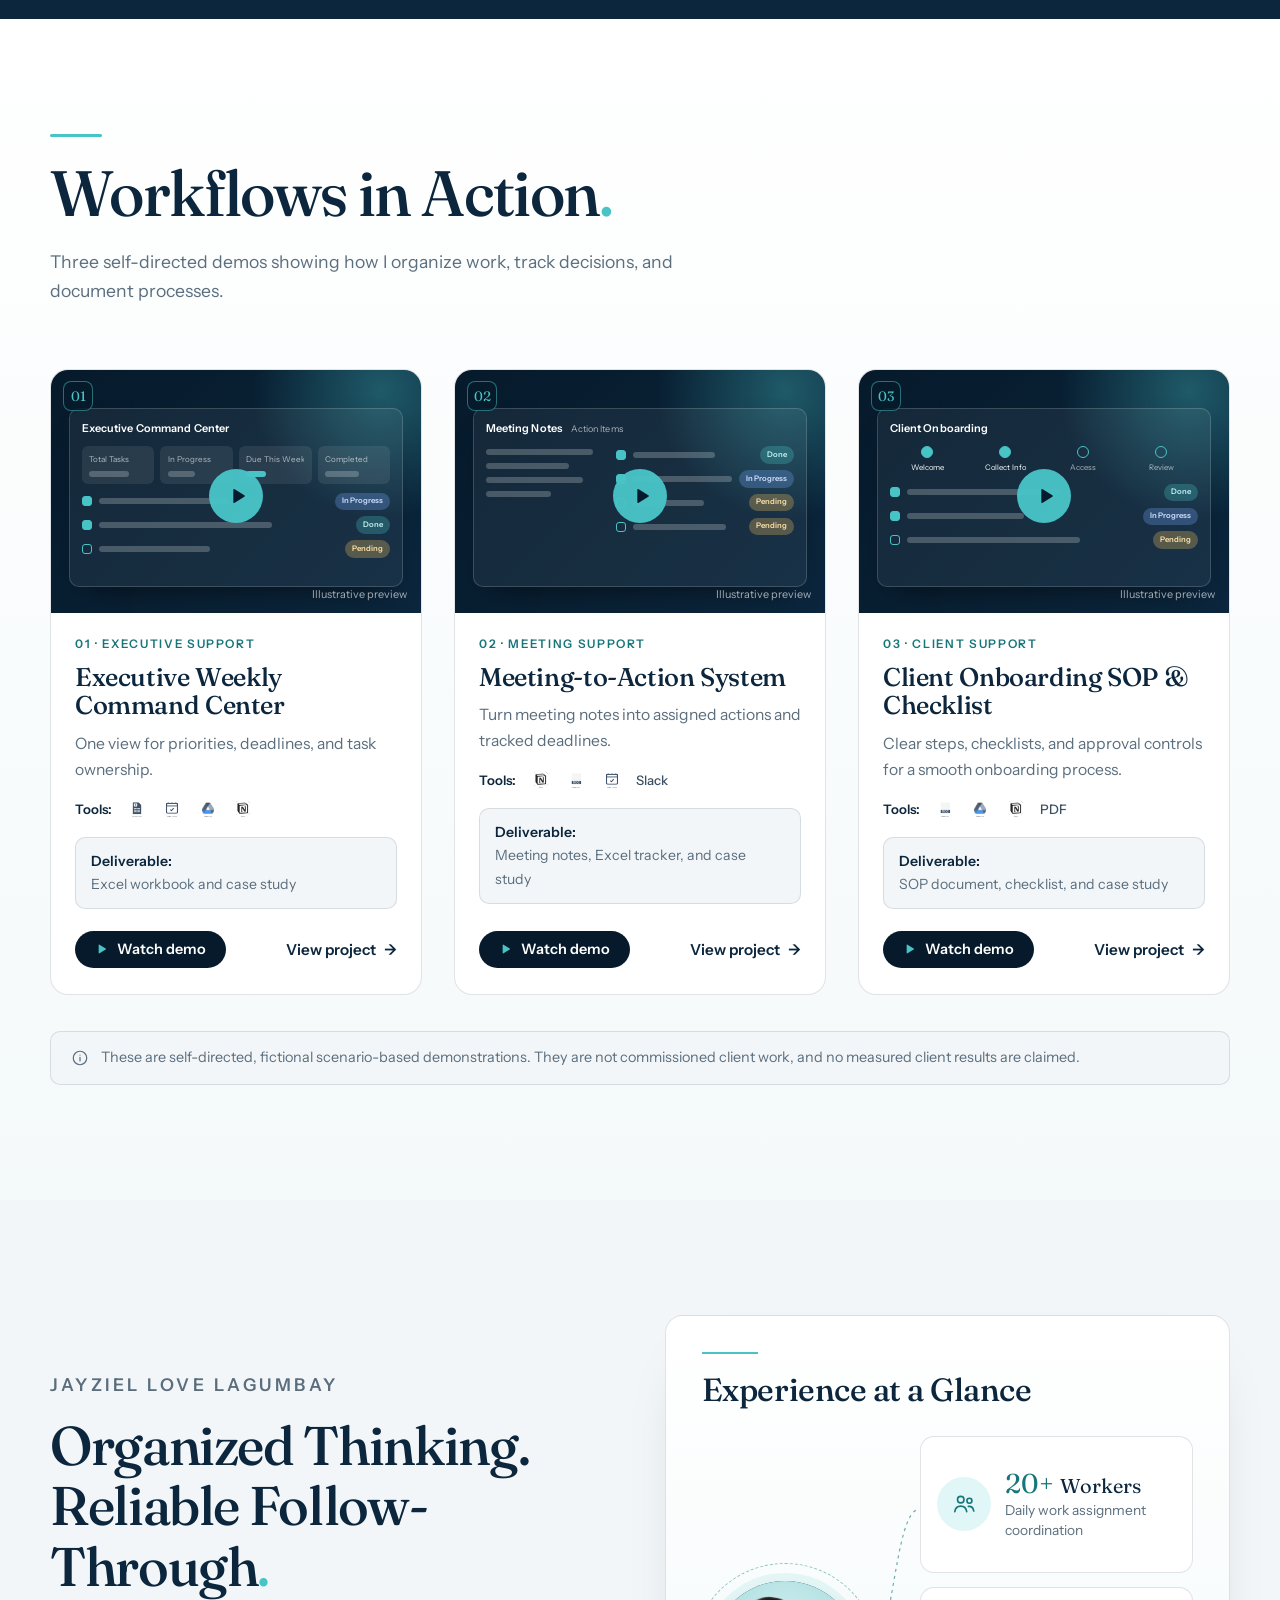
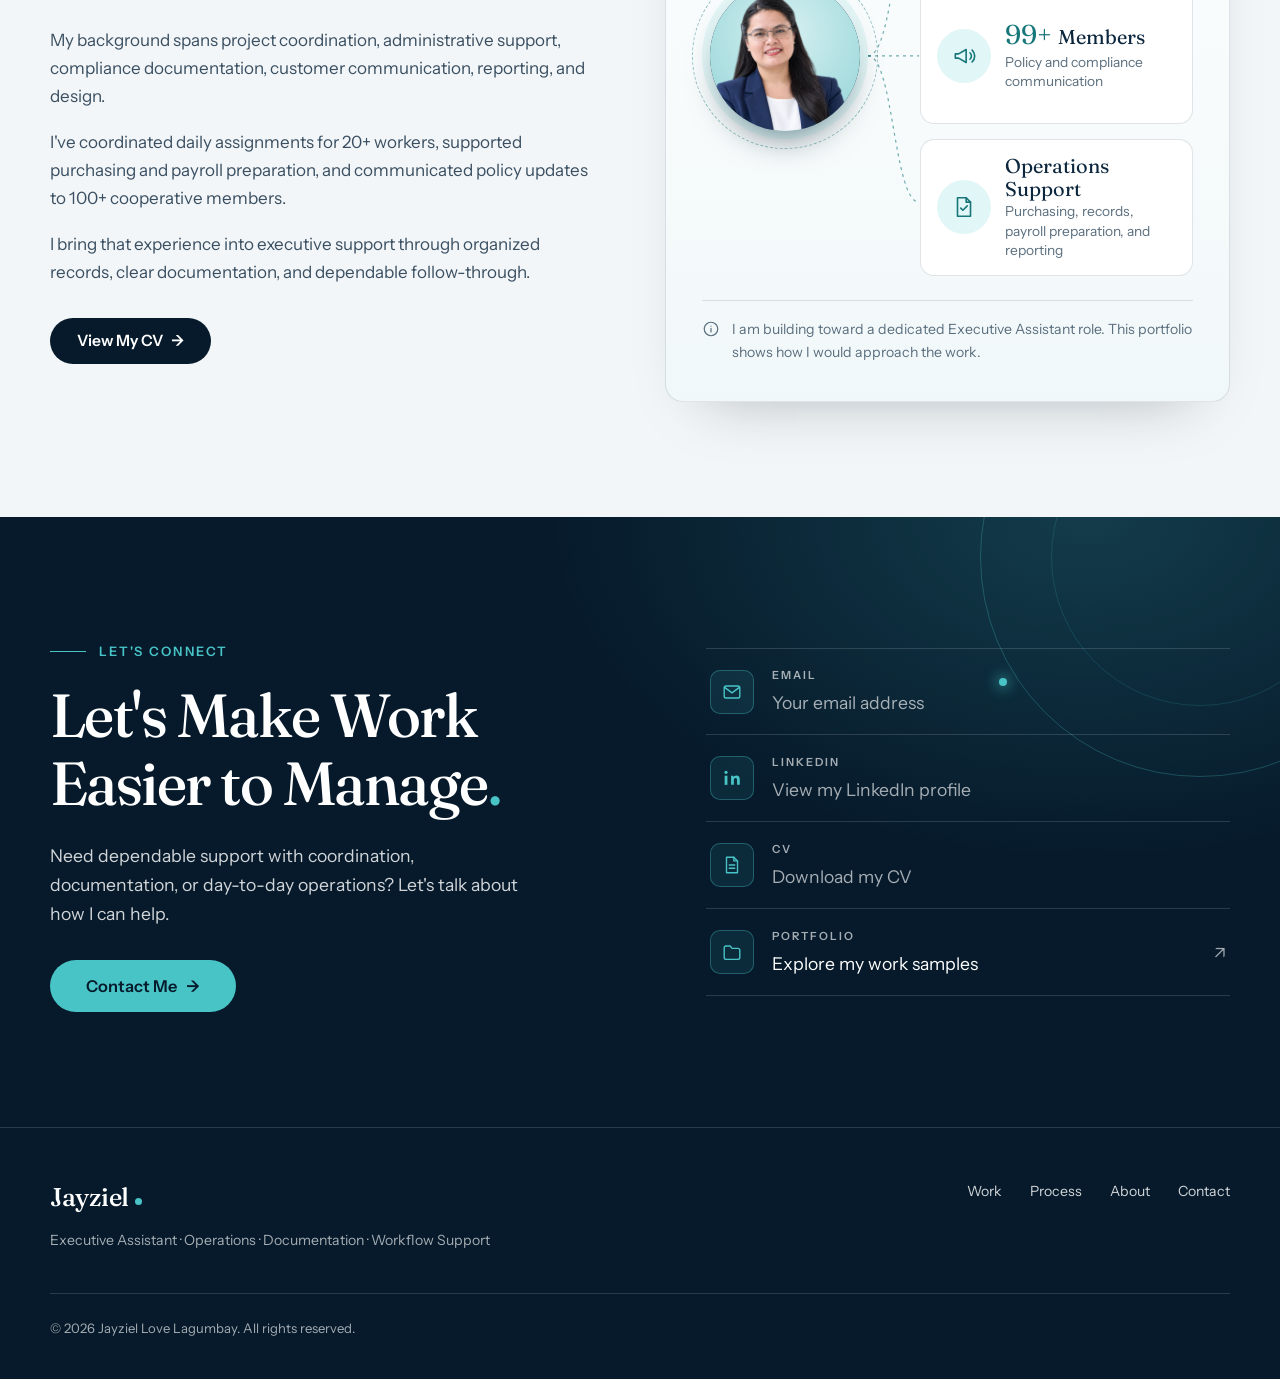
==== commit a252e8cc: "Add files via upload" ====
--- a/index.html
+++ b/index.html
@@ -106,10 +106,10 @@
           </figure>
 
           <!-- Floating glass tiles -->
-          <span class="tile" style="--x:7%;--y:13%;--t:.5s" aria-hidden="true"><svg viewBox="0 0 24 24" fill="none" stroke="currentColor" stroke-width="1.5" stroke-linecap="round" stroke-linejoin="round"><rect x="3.5" y="5" width="17" height="15" rx="2.5"/><path d="M3.5 10h17M8 3v4M16 3v4"/><path d="M8 14h.01M12 14h.01M16 14h.01M8 17h.01M12 17h.01" stroke-width="2"/></svg></span>
-          <span class="tile" style="--x:0%;--y:38%;--t:.7s" aria-hidden="true"><svg viewBox="0 0 24 24" fill="none" stroke="currentColor" stroke-width="1.5" stroke-linecap="round" stroke-linejoin="round"><path d="M6 3.5h8l4 4v13H6v-17Z"/><path d="M14 3.5v4h4M9 12h6M9 15.5h6"/></svg></span>
-          <span class="tile" style="--x:5%;--y:63%;--t:.9s" aria-hidden="true"><svg viewBox="0 0 24 24" fill="none" stroke="currentColor" stroke-width="1.5" stroke-linecap="round" stroke-linejoin="round"><circle cx="12" cy="12" r="8.5"/><path d="m8.3 12.3 2.6 2.6 4.8-5.3"/></svg></span>
-          <span class="tile" style="--x:73%;--y:52%;--t:1.1s" aria-hidden="true"><svg viewBox="0 0 24 24" fill="none" stroke="currentColor" stroke-width="1.5" stroke-linecap="round" stroke-linejoin="round"><circle cx="12" cy="8.5" r="3"/><path d="M6 19c.4-3.2 2.9-4.8 6-4.8s5.6 1.6 6 4.8"/><circle cx="5.5" cy="10" r="2"/><circle cx="18.5" cy="10" r="2"/></svg></span>
+          <span class="tile" data-orbit="a" data-phase="235" style="" aria-hidden="true"><svg viewBox="0 0 24 24" fill="none" stroke="currentColor" stroke-width="1.5" stroke-linecap="round" stroke-linejoin="round"><rect x="3.5" y="5" width="17" height="15" rx="2.5"/><path d="M3.5 10h17M8 3v4M16 3v4"/><path d="M8 14h.01M12 14h.01M16 14h.01M8 17h.01M12 17h.01" stroke-width="2"/></svg></span>
+          <span class="tile" data-orbit="b" data-phase="180" style="" aria-hidden="true"><svg viewBox="0 0 24 24" fill="none" stroke="currentColor" stroke-width="1.5" stroke-linecap="round" stroke-linejoin="round"><path d="M6 3.5h8l4 4v13H6v-17Z"/><path d="M14 3.5v4h4M9 12h6M9 15.5h6"/></svg></span>
+          <span class="tile" data-orbit="a" data-phase="130" style="" aria-hidden="true"><svg viewBox="0 0 24 24" fill="none" stroke="currentColor" stroke-width="1.5" stroke-linecap="round" stroke-linejoin="round"><circle cx="12" cy="12" r="8.5"/><path d="m8.3 12.3 2.6 2.6 4.8-5.3"/></svg></span>
+          <span class="tile" data-orbit="b" data-phase="0" style="" aria-hidden="true"><svg viewBox="0 0 24 24" fill="none" stroke="currentColor" stroke-width="1.5" stroke-linecap="round" stroke-linejoin="round"><circle cx="12" cy="8.5" r="3"/><path d="M6 19c.4-3.2 2.9-4.8 6-4.8s5.6 1.6 6 4.8"/><circle cx="5.5" cy="10" r="2"/><circle cx="18.5" cy="10" r="2"/></svg></span>
 
           <!-- Handwritten tagline: each word is "written" in turn, then the arrow is drawn -->
           <p class="hero__script">
--- a/style.css
+++ b/style.css
@@ -282,8 +282,8 @@
 .hero__main {
   flex: 1;
   display: grid;
-  grid-template-columns: minmax(0, 1.12fr) minmax(0, 0.88fr);
-  gap: clamp(1.5rem, 4vw, 4rem);
+  grid-template-columns: minmax(0, 1fr) minmax(0, 1fr);
+  gap: clamp(1rem, 2.5vw, 2.5rem);
   align-items: center;
   padding-top: 2.5rem;
 }
@@ -346,10 +346,10 @@
   position: relative;
   z-index: 2;
   width: 100%;
-  max-width: 640px;
+  max-width: 700px;
   justify-self: end;
   align-self: end;
-  margin-bottom: -2.4rem;           /* portrait fades out over the divider line */
+  margin-bottom: -1.2rem;           /* portrait fades out over the divider line */
   aspect-ratio: 600 / 640;
   container-type: inline-size;
 }
@@ -372,9 +372,9 @@
 
 .portrait {
   position: absolute;
-  left: 10%;
+  left: 8%;
   bottom: 0;
-  width: 50%;
+  width: 56%;
   margin: 0;
   z-index: 1;
   animation: portrait-in 1.1s var(--ease) 0.2s both;
@@ -405,8 +405,9 @@
 
 .tile {
   position: absolute;
-  left: var(--x);
+  left: var(--x);          /* static fallback; script.js moves the tiles along the orbit */
   top: var(--y);
+  transform: translate(-50%, -50%);
   z-index: 2;
   width: 10.5%;
   aspect-ratio: 1;
@@ -419,11 +420,10 @@
   -webkit-backdrop-filter: blur(10px);
   backdrop-filter: blur(10px);
   box-shadow: 0 14px 30px -14px rgba(0, 0, 0, 0.6), inset 0 1px 0 rgba(255, 255, 255, 0.12);
-  animation: tile-in 0.8s var(--ease) var(--t, 0s) both, float 7s ease-in-out var(--t, 0s) infinite alternate;
+  animation: tile-in 0.8s var(--ease) var(--t, 0s) both;
 }
 .tile svg { width: 46%; height: 46%; }
 @keyframes tile-in { from { opacity: 0; scale: 0.82; } }
-@keyframes float { from { translate: 0 -4px; } to { translate: 0 5px; } }
 
 /* Handwritten tagline */
 .hero__script {
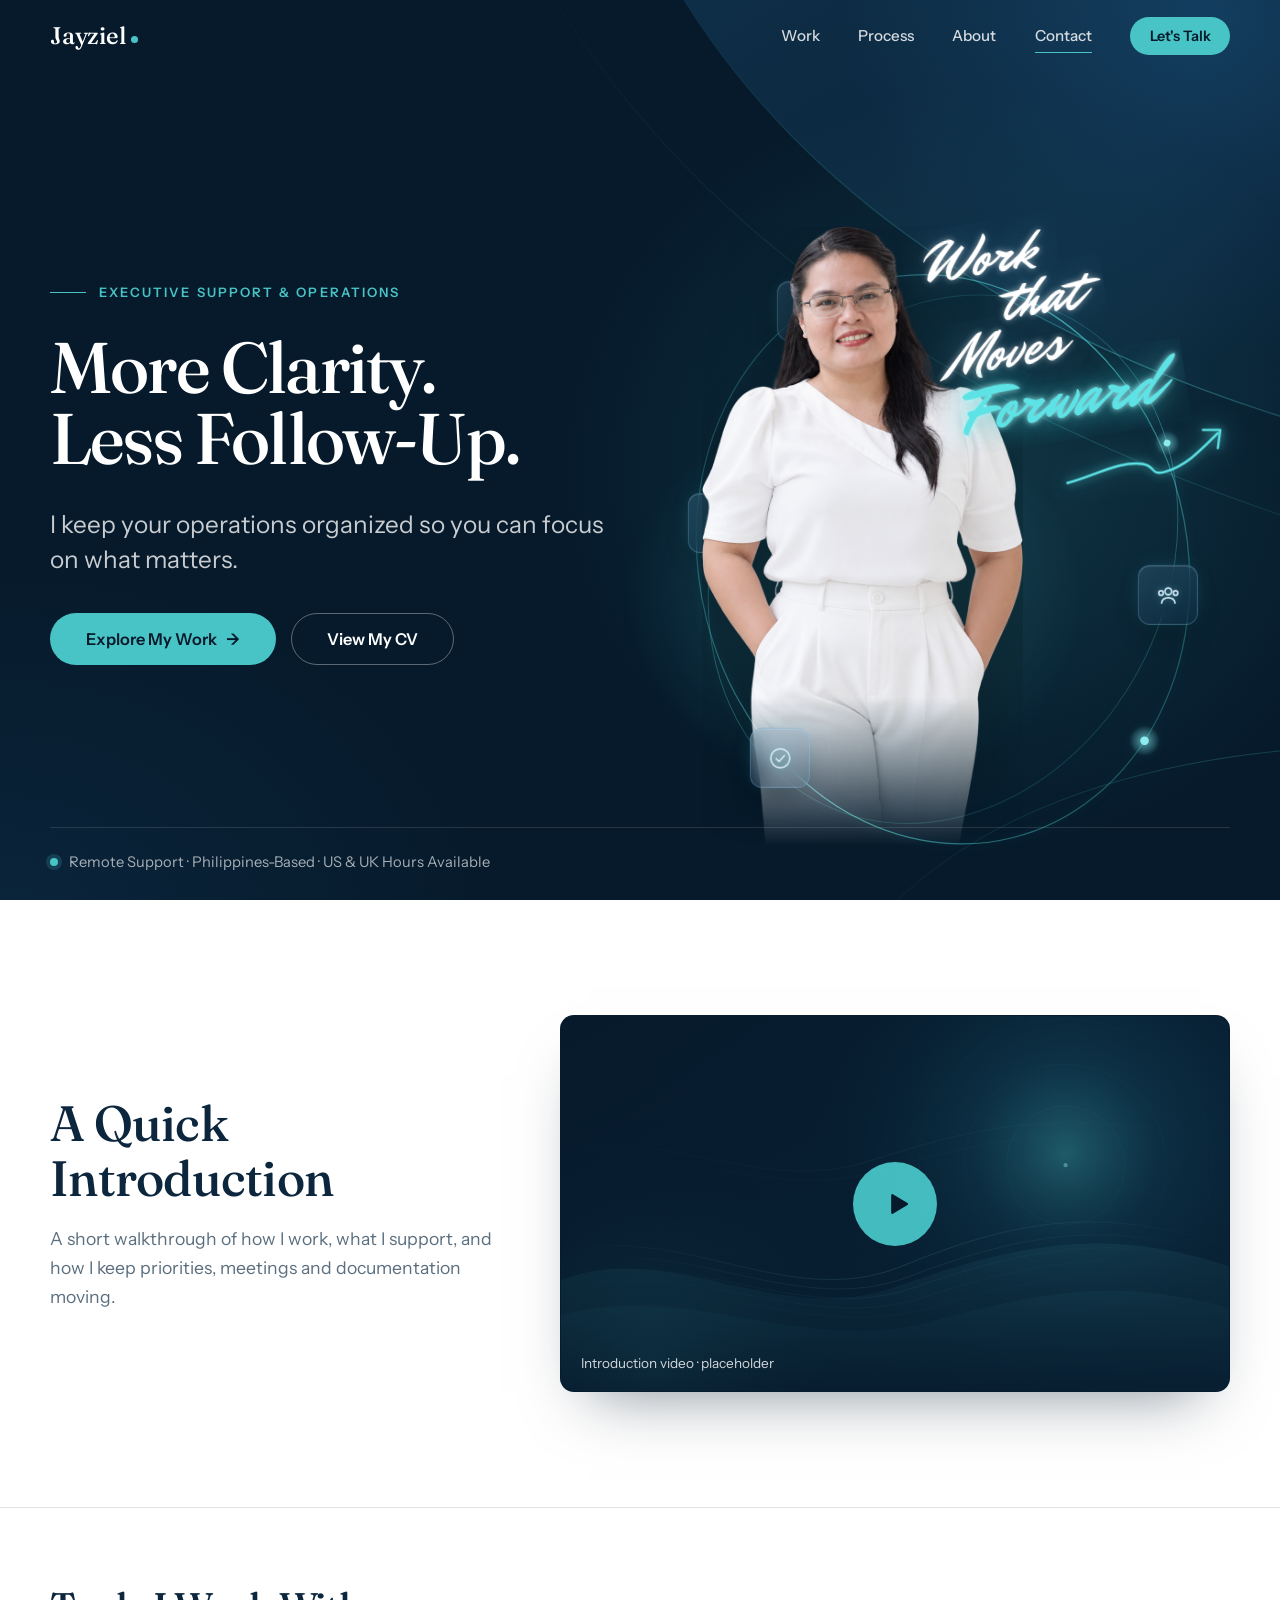
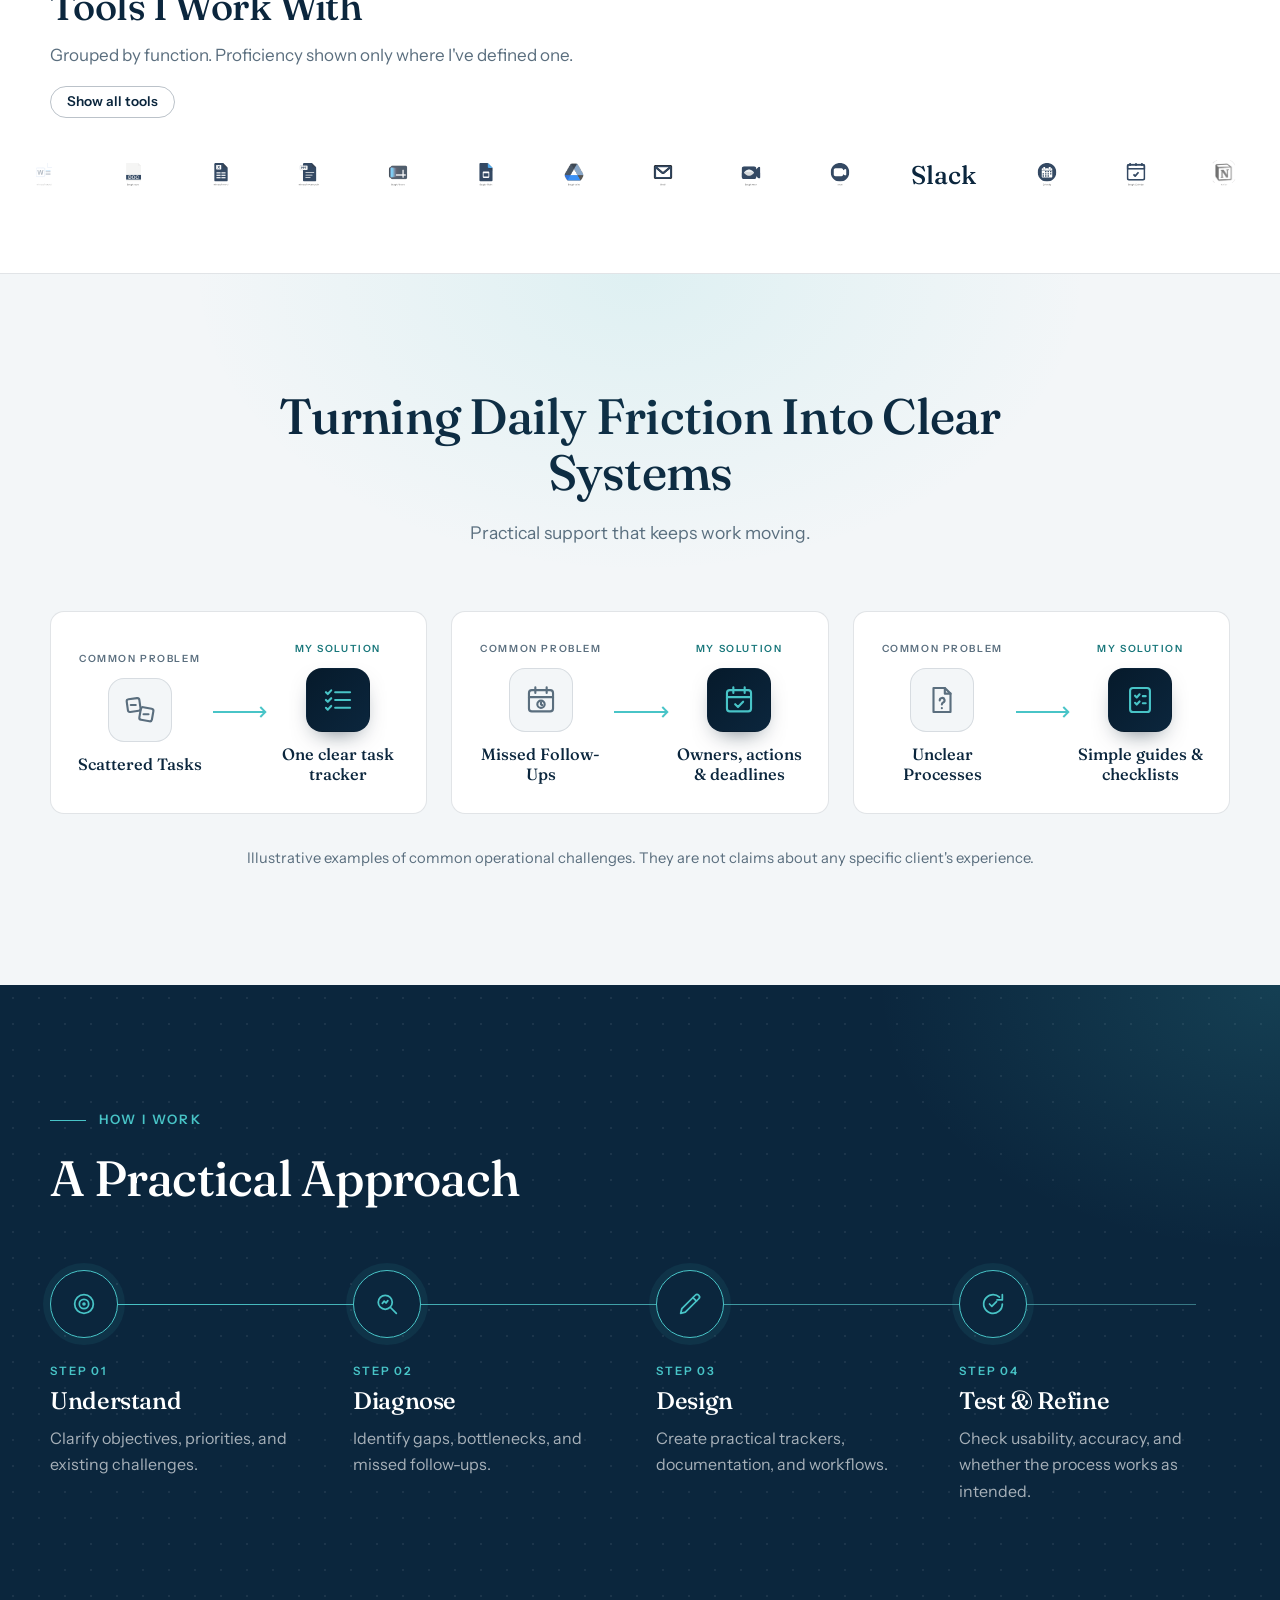
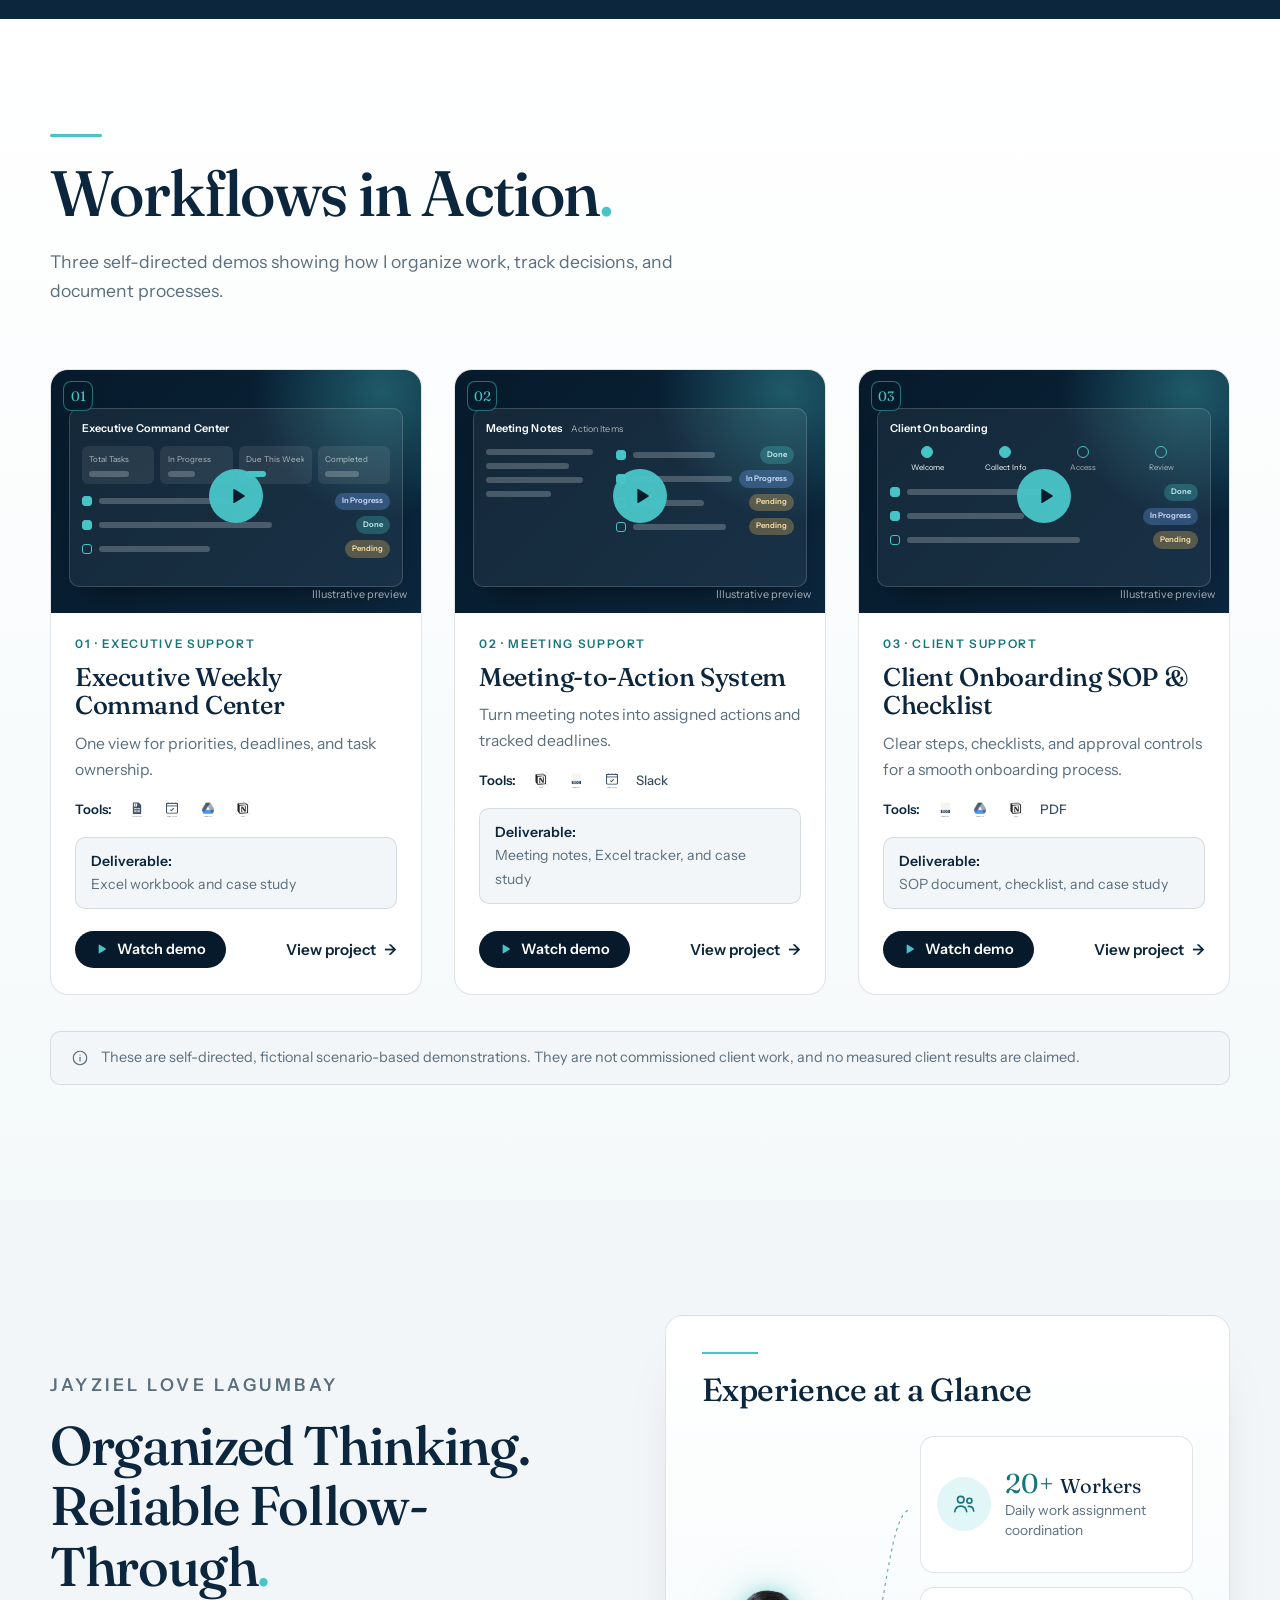
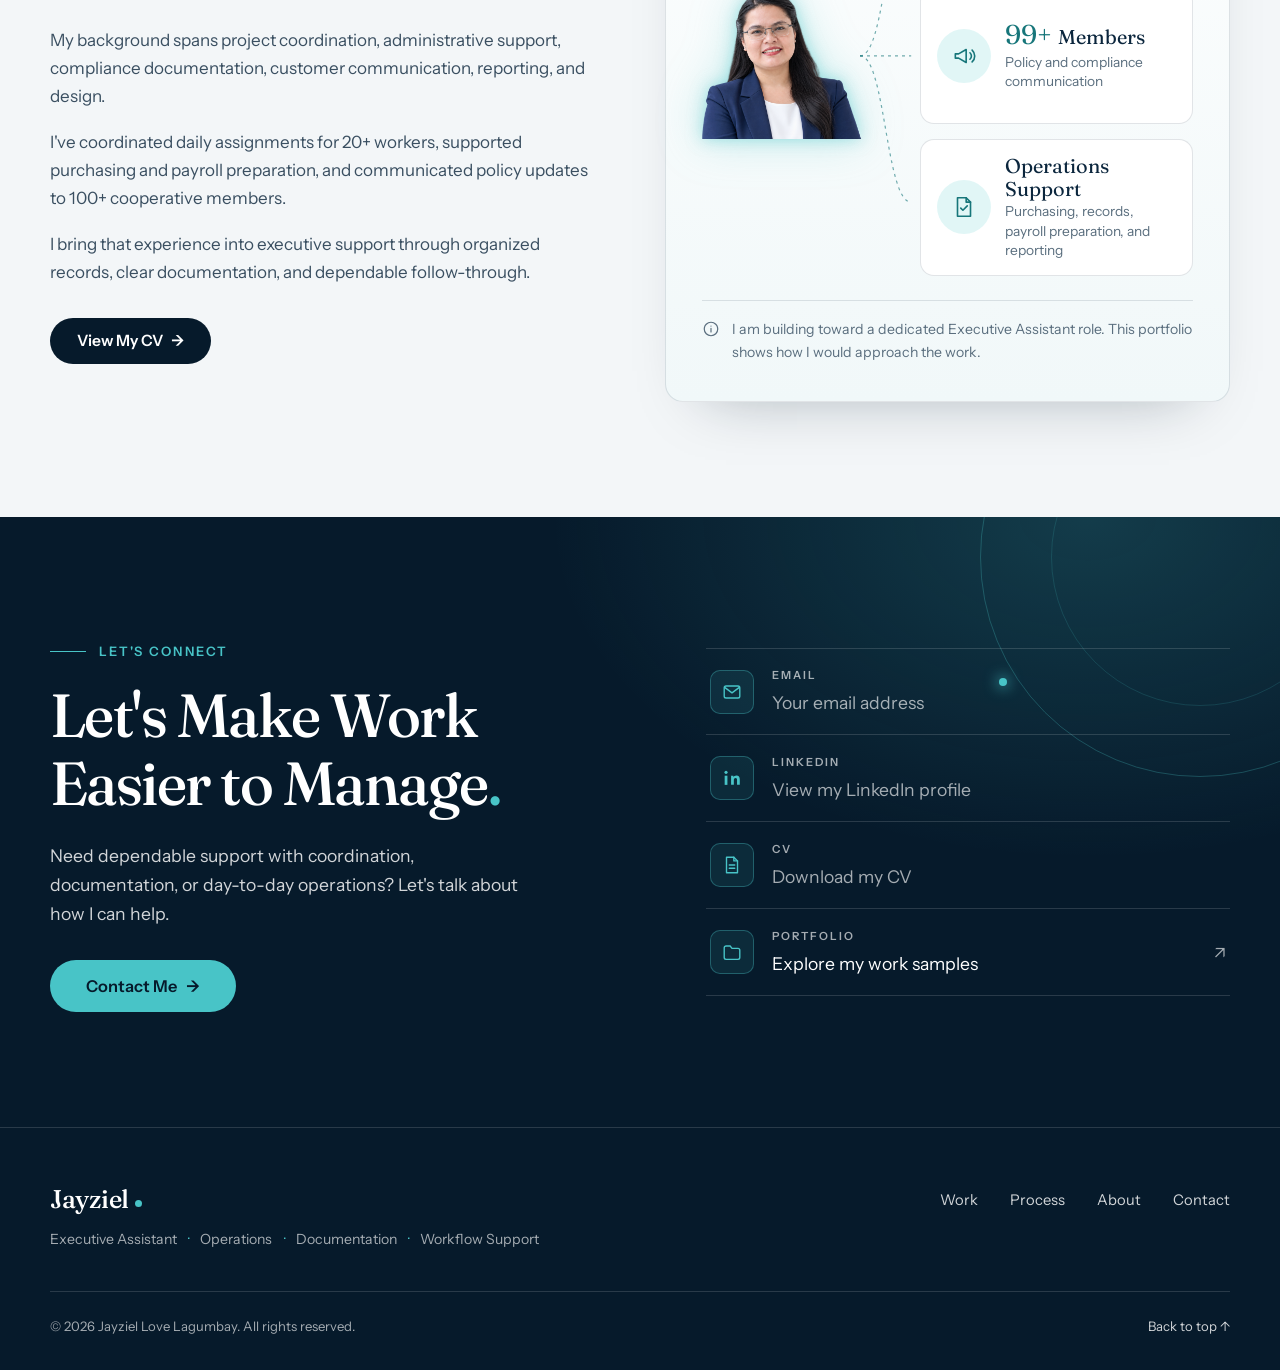
==== commit d3845895: "Add files via upload" ====
--- a/index.html
+++ b/index.html
@@ -76,6 +76,10 @@
           <!-- Orbit lines with two slowly travelling dots -->
           <svg class="hero__orbits" viewBox="0 0 600 640" aria-hidden="true" focusable="false">
             <defs>
+              <radialGradient id="orbit-halo">
+                <stop offset="0" stop-color="#8cecee" stop-opacity=".55"/>
+                <stop offset="1" stop-color="#8cecee" stop-opacity="0"/>
+              </radialGradient>
               <linearGradient id="orbit-line" x1="0" y1="0" x2="1" y2="1">
                 <stop offset="0" stop-color="#48c4c7" stop-opacity=".1"/>
                 <stop offset=".5" stop-color="#48c4c7" stop-opacity=".75"/>
@@ -84,10 +88,12 @@
             </defs>
             <g transform="rotate(-14 300 340)">
               <path d="M45 340a255 300 0 1 0 510 0a255 300 0 1 0 -510 0" stroke="url(#orbit-line)" stroke-width="1.3" fill="none"/>
+              <circle class="orbit__halo" r="16" fill="url(#orbit-halo)"><animateMotion dur="34s" begin="-9s" repeatCount="indefinite" path="M45 340a255 300 0 1 0 510 0a255 300 0 1 0 -510 0"/></circle>
               <circle r="4.5" fill="#8cecee"><animateMotion dur="34s" begin="-9s" repeatCount="indefinite" path="M45 340a255 300 0 1 0 510 0a255 300 0 1 0 -510 0"/></circle>
             </g>
             <g transform="rotate(26 300 340)">
               <path d="M65 340a235 285 0 1 0 470 0a235 285 0 1 0 -470 0" stroke="url(#orbit-line)" stroke-width="1" fill="none" opacity=".55"/>
+              <circle class="orbit__halo" r="13" fill="url(#orbit-halo)"><animateMotion dur="42s" begin="-24s" repeatCount="indefinite" path="M65 340a235 285 0 1 0 470 0a235 285 0 1 0 -470 0"/></circle>
               <circle r="3.5" fill="#8cecee"><animateMotion dur="42s" begin="-24s" repeatCount="indefinite" path="M65 340a235 285 0 1 0 470 0a235 285 0 1 0 -470 0"/></circle>
             </g>
           </svg>
@@ -490,7 +496,12 @@
       <div class="footer__grid">
         <div class="footer__brand">
           <a class="wordmark" href="#top">Jayziel</a>
-          <p>Executive Assistant · Operations · Documentation · Workflow Support</p>
+          <ul class="footer__roles" aria-label="Areas of support">
+            <li>Executive Assistant</li>
+            <li>Operations</li>
+            <li>Documentation</li>
+            <li>Workflow Support</li>
+          </ul>
         </div>
         <nav class="footer__nav" aria-label="Footer">
           <a href="#work">Work</a>
@@ -499,7 +510,10 @@
           <a href="#contact">Contact</a>
         </nav>
       </div>
-      <p class="footer__legal">&copy; <span data-year>2026</span> Jayziel Love Lagumbay. All rights reserved.</p>
+      <div class="footer__bottom">
+        <p class="footer__legal">&copy; <span data-year>2026</span> Jayziel Love Lagumbay. All rights reserved.</p>
+        <a class="footer__top" href="#top">Back to top <span aria-hidden="true">↑</span></a>
+      </div>
     </div>
   </footer>
 
--- a/style.css
+++ b/style.css
@@ -425,6 +425,77 @@
 .tile svg { width: 46%; height: 46%; }
 @keyframes tile-in { from { opacity: 0; scale: 0.82; } }
 
+/* ----- Micro-glitch activation -----
+   Each tile fades in on its own beat (--t), script.js then adds .is-glitching for ~240ms:
+   the icon splits into cyan + blue ghosts, flickers once, and snaps back to its exact position.
+   Only transform / opacity / filter on the icon and two border ghosts are animated, so nothing
+   moves in the layout and the tile's own position (set by script.js) is never touched. */
+.tile:nth-of-type(1) { --t: 0.7s; }
+.tile:nth-of-type(2) { --t: 1s; }
+.tile:nth-of-type(3) { --t: 1.3s; }
+.tile:nth-of-type(4) { --t: 1.6s; }
+.tile {
+  --gx: 3px;                                  /* ghost offset; kept tiny on purpose */
+  animation-duration: 0.45s;
+  box-shadow:
+    0 14px 30px -14px rgba(0, 0, 0, 0.6),
+    inset 0 1px 0 rgba(255, 255, 255, 0.12),
+    0 0 22px -8px rgba(72, 196, 199, 0.4);    /* resting cyan glow */
+}
+.tile svg {
+  filter: drop-shadow(0 0 3px rgba(72, 196, 199, 0.45)) drop-shadow(0 0 0 rgba(47, 127, 184, 0));
+}
+.tile::before,
+.tile::after {
+  content: "";
+  position: absolute;
+  inset: -1px;
+  border-radius: inherit;
+  border: 1px solid;
+  opacity: 0;
+  pointer-events: none;
+}
+.tile::before { border-color: rgba(72, 196, 199, 0.85); }
+.tile::after  { border-color: rgba(47, 127, 184, 0.9); }
+
+.tile.is-glitching svg {
+  animation: tile-glitch-icon 0.24s cubic-bezier(0.2, 0.8, 0.2, 1) var(--gd, 0s) both;
+  will-change: transform, filter;
+}
+.tile.is-glitching::before { animation: tile-ghost-a 0.24s cubic-bezier(0.2, 0.8, 0.2, 1) var(--gd, 0s) both; }
+.tile.is-glitching::after  { animation: tile-ghost-b 0.24s cubic-bezier(0.2, 0.8, 0.2, 1) var(--gd, 0s) both; }
+
+@keyframes tile-glitch-icon {
+  0%   { transform: none; opacity: 1;
+         filter: drop-shadow(0 0 3px rgba(72, 196, 199, 0.45)) drop-shadow(0 0 0 rgba(47, 127, 184, 0)); }
+  14%  { transform: translateX(calc(var(--gx) * -0.6)); opacity: 1;
+         filter: drop-shadow(calc(var(--gx) * -1) 0 0 rgba(72, 196, 199, 0.9)) drop-shadow(var(--gx) 0 0 rgba(47, 127, 184, 0.9)); }
+  28%  { transform: translateX(calc(var(--gx) * 0.6)); opacity: 0.55;
+         filter: drop-shadow(var(--gx) 0 0 rgba(72, 196, 199, 0.8)) drop-shadow(calc(var(--gx) * -1) 0 0 rgba(47, 127, 184, 0.8)); }
+  44%  { transform: translateX(calc(var(--gx) * -0.3)); opacity: 1;
+         filter: drop-shadow(calc(var(--gx) * -0.7) 0 0 rgba(72, 196, 199, 0.75)) drop-shadow(calc(var(--gx) * 0.7) 0 0 rgba(47, 127, 184, 0.75)); }
+  60%  { transform: translateX(calc(var(--gx) * 0.2)); opacity: 0.75;
+         filter: drop-shadow(calc(var(--gx) * 0.4) 0 0 rgba(72, 196, 199, 0.55)) drop-shadow(calc(var(--gx) * -0.4) 0 0 rgba(47, 127, 184, 0.55)); }
+  80%  { transform: none; opacity: 1;
+         filter: drop-shadow(calc(var(--gx) * -0.2) 0 1px rgba(72, 196, 199, 0.55)) drop-shadow(0 0 0 rgba(47, 127, 184, 0)); }
+  100% { transform: none; opacity: 1;
+         filter: drop-shadow(0 0 3px rgba(72, 196, 199, 0.45)) drop-shadow(0 0 0 rgba(47, 127, 184, 0)); }
+}
+@keyframes tile-ghost-a {
+  0%   { opacity: 0; transform: none; }
+  14%  { opacity: 0.8; transform: translateX(calc(var(--gx) * -1)); }
+  34%  { opacity: 0.25; transform: translateX(calc(var(--gx) * -0.7)); }
+  58%  { opacity: 0.5; transform: translateX(calc(var(--gx) * -0.4)); }
+  100% { opacity: 0; transform: none; }
+}
+@keyframes tile-ghost-b {
+  0%   { opacity: 0; transform: none; }
+  14%  { opacity: 0.8; transform: translateX(var(--gx)); }
+  34%  { opacity: 0.25; transform: translateX(calc(var(--gx) * 0.7)); }
+  58%  { opacity: 0.5; transform: translateX(calc(var(--gx) * 0.4)); }
+  100% { opacity: 0; transform: none; }
+}
+
 /* Handwritten tagline */
 .hero__script {
   position: absolute;
@@ -451,8 +522,8 @@
   color: var(--white);
   text-shadow: 0 0 0.12em rgba(255, 255, 255, 0.5), 0 0 0.55em rgba(130, 200, 255, 0.28);
   /* a soft, slightly slanted edge sweeps left to right, like a pen */
-  -webkit-mask-image: linear-gradient(100deg, #000 0, #000 44%, transparent 56%);
-  mask-image: linear-gradient(100deg, #000 0, #000 44%, transparent 56%);
+  -webkit-mask-image: linear-gradient(100deg, #000 0, #000 38%, transparent 58%);
+  mask-image: linear-gradient(100deg, #000 0, #000 38%, transparent 58%);
   -webkit-mask-size: 280% 100%;
   mask-size: 280% 100%;
   -webkit-mask-repeat: no-repeat;
@@ -462,12 +533,23 @@
   animation: write var(--w-dur, 1s) cubic-bezier(0.45, 0.05, 0.4, 1) var(--w-d, 1s) both;
 }
 .script__word--neon {
+  /* after it is written, "Forward" breathes very slowly, like a lit sign */
+  animation:
+    write var(--w-dur, 1s) cubic-bezier(0.45, 0.05, 0.4, 1) var(--w-d, 1s) both,
+    neon-breathe 7s ease-in-out calc(var(--w-d, 1s) + var(--w-dur, 1s) + 0.4s) infinite alternate;
   color: var(--neon);
   text-shadow: 0 0 0.1em rgba(170, 250, 252, 0.85), 0 0 0.4em rgba(72, 196, 199, 0.75), 0 0 0.9em rgba(72, 196, 199, 0.4);
 }
 @keyframes write {
-  from { -webkit-mask-position: 100% 0; mask-position: 100% 0; }
-  to   { -webkit-mask-position: 0 0;    mask-position: 0 0; }
+  /* the pen edge sweeps across while each word eases in from a hair left/below and sharpens */
+  from { -webkit-mask-position: 100% 0; mask-position: 100% 0; opacity: 0; filter: blur(1.5px); transform: translate(-0.03em, 0.04em); }
+  20%  { opacity: 1; }
+  75%  { filter: blur(0); }
+  to   { -webkit-mask-position: 0 0; mask-position: 0 0; opacity: 1; filter: blur(0); transform: none; }
+}
+@keyframes neon-breathe {
+  from { text-shadow: 0 0 0.1em rgba(170, 250, 252, 0.85), 0 0 0.4em rgba(72, 196, 199, 0.75), 0 0 0.9em rgba(72, 196, 199, 0.4); }
+  to   { text-shadow: 0 0 0.1em rgba(170, 250, 252, 0.6), 0 0 0.4em rgba(72, 196, 199, 0.55), 0 0 0.9em rgba(72, 196, 199, 0.28); }
 }
 
 .script__arrow {
@@ -629,6 +711,12 @@
 .tool__level { font-size: 0.78rem; color: var(--text-soft); }
 
 @keyframes marquee { to { transform: translateX(-50%); } }
+
+/* Scrolling strip = icons only. Categories, names and levels appear in "Show all tools". */
+.marquee:not(.is-static) .marquee__label,
+.marquee:not(.is-static) .tool__level { display: none; }
+.marquee:not(.is-static) .tool { padding-inline: 1.7rem; }
+.marquee:not(.is-static) .tool__icon { height: 34px; }
 
 .tools__toggle {
   margin-top: 1.1rem;
@@ -1041,7 +1129,37 @@
 }
 .hub.has-photo .hub__fallback { display: none; }
 
-.glance__lines { grid-column: 2; grid-row: 1 / 4; width: 100%; height: 100%; overflow: visible; }
+/* Photo only: no circle, ring or backdrop. The portrait sits on the card with a soft teal glow.
+   (Before the photo loads, the circular fallback above is still used.) */
+.hub.has-photo {
+  width: 100%;
+  max-width: 190px;
+  aspect-ratio: auto;
+  border-radius: 0;
+  background: none;
+  box-shadow: none;
+  z-index: 1;
+}
+.hub.has-photo::before { display: none; }
+.hub.has-photo img {
+  position: static;
+  inset: auto;
+  display: block;
+  width: 100%;
+  height: auto;
+  border-radius: 0;
+  background: none;
+  object-fit: contain;
+  filter: drop-shadow(0 0 8px rgba(72, 196, 199, 0.5)) drop-shadow(0 0 22px rgba(72, 196, 199, 0.28));
+  animation: photo-glow 6s ease-in-out infinite alternate;
+}
+@keyframes photo-glow {
+  from { filter: drop-shadow(0 0 7px rgba(72, 196, 199, 0.42)) drop-shadow(0 0 20px rgba(72, 196, 199, 0.22)); }
+  to   { filter: drop-shadow(0 0 11px rgba(72, 196, 199, 0.65)) drop-shadow(0 0 28px rgba(72, 196, 199, 0.36)); }
+}
+
+/* starts 8px under the photo so the lines emerge right from its edge */
+.glance__lines { grid-column: 2; grid-row: 1 / 4; width: calc(100% + 8px); margin-left: -8px; height: 100%; overflow: visible; }
 .glance__lines path {
   fill: none;
   stroke: var(--teal-ink);
@@ -1170,14 +1288,25 @@
 .contact__item.is-placeholder:hover { padding-left: 0.25rem; background: none; }
 
 /* ---------- Footer ---------- */
-.site-footer { background: var(--navy); color: var(--on-dark-soft); border-top: 1px solid var(--line-dark); padding-block: 3rem 2.5rem; font-size: 0.95rem; }
-.footer__grid { display: flex; flex-wrap: wrap; justify-content: space-between; gap: 2rem; align-items: flex-start; }
-.footer__brand .wordmark { font-size: 1.6rem; }
+.site-footer { background: var(--navy); color: var(--on-dark-soft); border-top: 1px solid var(--line-dark); padding-block: 3.5rem 2rem; font-size: 0.95rem; }
+
+/* Top row: brand block on the left, navigation on the right, both on the same margins */
+.footer__grid { display: grid; grid-template-columns: minmax(0, 1fr) auto; column-gap: 2rem; row-gap: 1.75rem; align-items: start; }
+.footer__brand .wordmark { font-size: 1.6rem; line-height: 1.2; }
 .footer__brand p { margin-top: 0.7rem; max-width: 36rem; font-size: 0.88rem; }
-.footer__nav { display: flex; flex-wrap: wrap; gap: 0.5rem 1.75rem; font-size: 0.88rem; }
-.footer__nav a { text-decoration: none; color: var(--on-dark); padding-block: 0.25rem; }
+.footer__roles { list-style: none; display: flex; flex-wrap: wrap; gap: 0.25rem 0; margin: 0.8rem 0 0; padding: 0; font-size: 0.88rem; }
+.footer__roles li + li::before { content: "·"; margin-inline: 0.7rem; color: var(--teal); }
+
+.footer__nav { display: flex; flex-wrap: wrap; justify-content: flex-end; align-items: center; gap: 0.5rem 2rem; min-height: 1.92rem; font-size: 0.92rem; }
+.footer__nav a { text-decoration: none; color: var(--on-dark); padding-block: 0.25rem; transition: color 0.3s var(--ease); }
 .footer__nav a:hover { color: var(--teal); }
-.footer__legal { margin-top: 2.5rem; padding-top: 1.5rem; border-top: 1px solid var(--line-dark); font-size: 0.82rem; }
+
+/* Bottom row: copyright on the left, back-to-top on the right, under one full-width rule */
+.footer__bottom { display: flex; flex-wrap: wrap; justify-content: space-between; align-items: center; gap: 0.75rem 2rem; margin-top: 2.5rem; padding-top: 1.5rem; border-top: 1px solid var(--line-dark); font-size: 0.82rem; }
+.footer__bottom .footer__legal { margin: 0; padding: 0; border: 0; }
+.footer__top { color: var(--on-dark); text-decoration: none; transition: color 0.3s var(--ease); }
+.footer__top:hover { color: var(--teal); }
+.footer__legal { margin-top: 2.5rem; padding-top: 1.5rem; border-top: 1px solid var(--line-dark); font-size: 0.82rem; }   /* kept for project pages that still use the older footer */
 
 /* ---------- Project detail pages ---------- */
 .page-hero {
@@ -1318,6 +1447,10 @@
   body { font-size: 1rem; }
   .projects, .steps { grid-template-columns: 1fr; }
   .hero__actions .btn { flex: 1 1 100%; }
+  .footer__grid { grid-template-columns: 1fr; }
+  .footer__nav { justify-content: flex-start; gap: 0.5rem 1.6rem; }
+  .footer__roles { gap: 0.25rem 1.25rem; }
+  .footer__roles li + li::before { display: none; }
   .play-badge { width: 68px; height: 68px; }
   .marquee__track { animation-duration: 55s; }
 
@@ -1331,6 +1464,7 @@
   /* Glance: hub on top, lines hidden, stats stacked */
   .glance__map { grid-template-columns: 1fr; grid-template-rows: none; gap: 0.8rem; }
   .hub { grid-column: 1; grid-row: auto; margin: 1.2rem auto 1.4rem; }
+  .hub.has-photo { width: min(100%, 180px); }
   .glance__lines { display: none; }
   .stat { grid-column: 1; }
 }
@@ -1352,4 +1486,5 @@
   .hero__bg { transform: none !important; }
   .script__word { -webkit-mask-image: none; mask-image: none; }
   .tools__toggle { display: none; }
-}
+  .hub.has-photo img { animation: none; }
+}
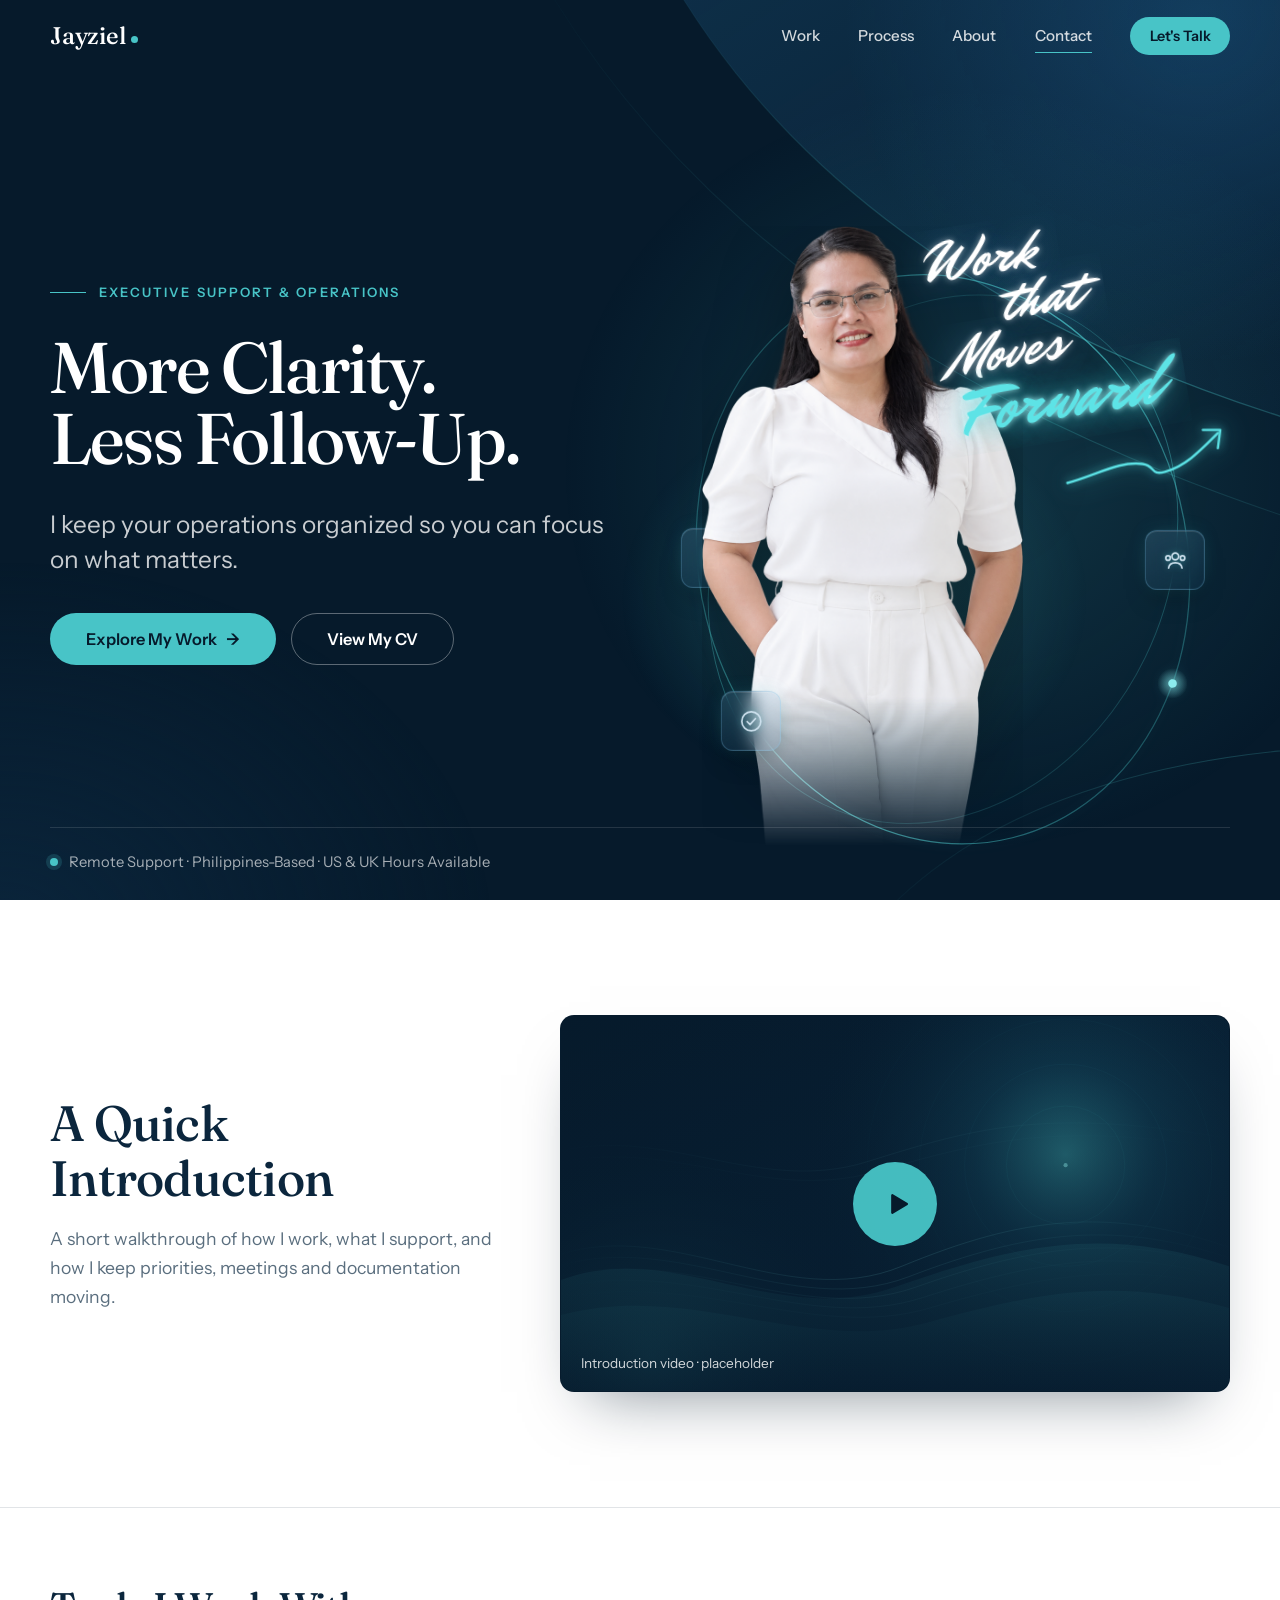
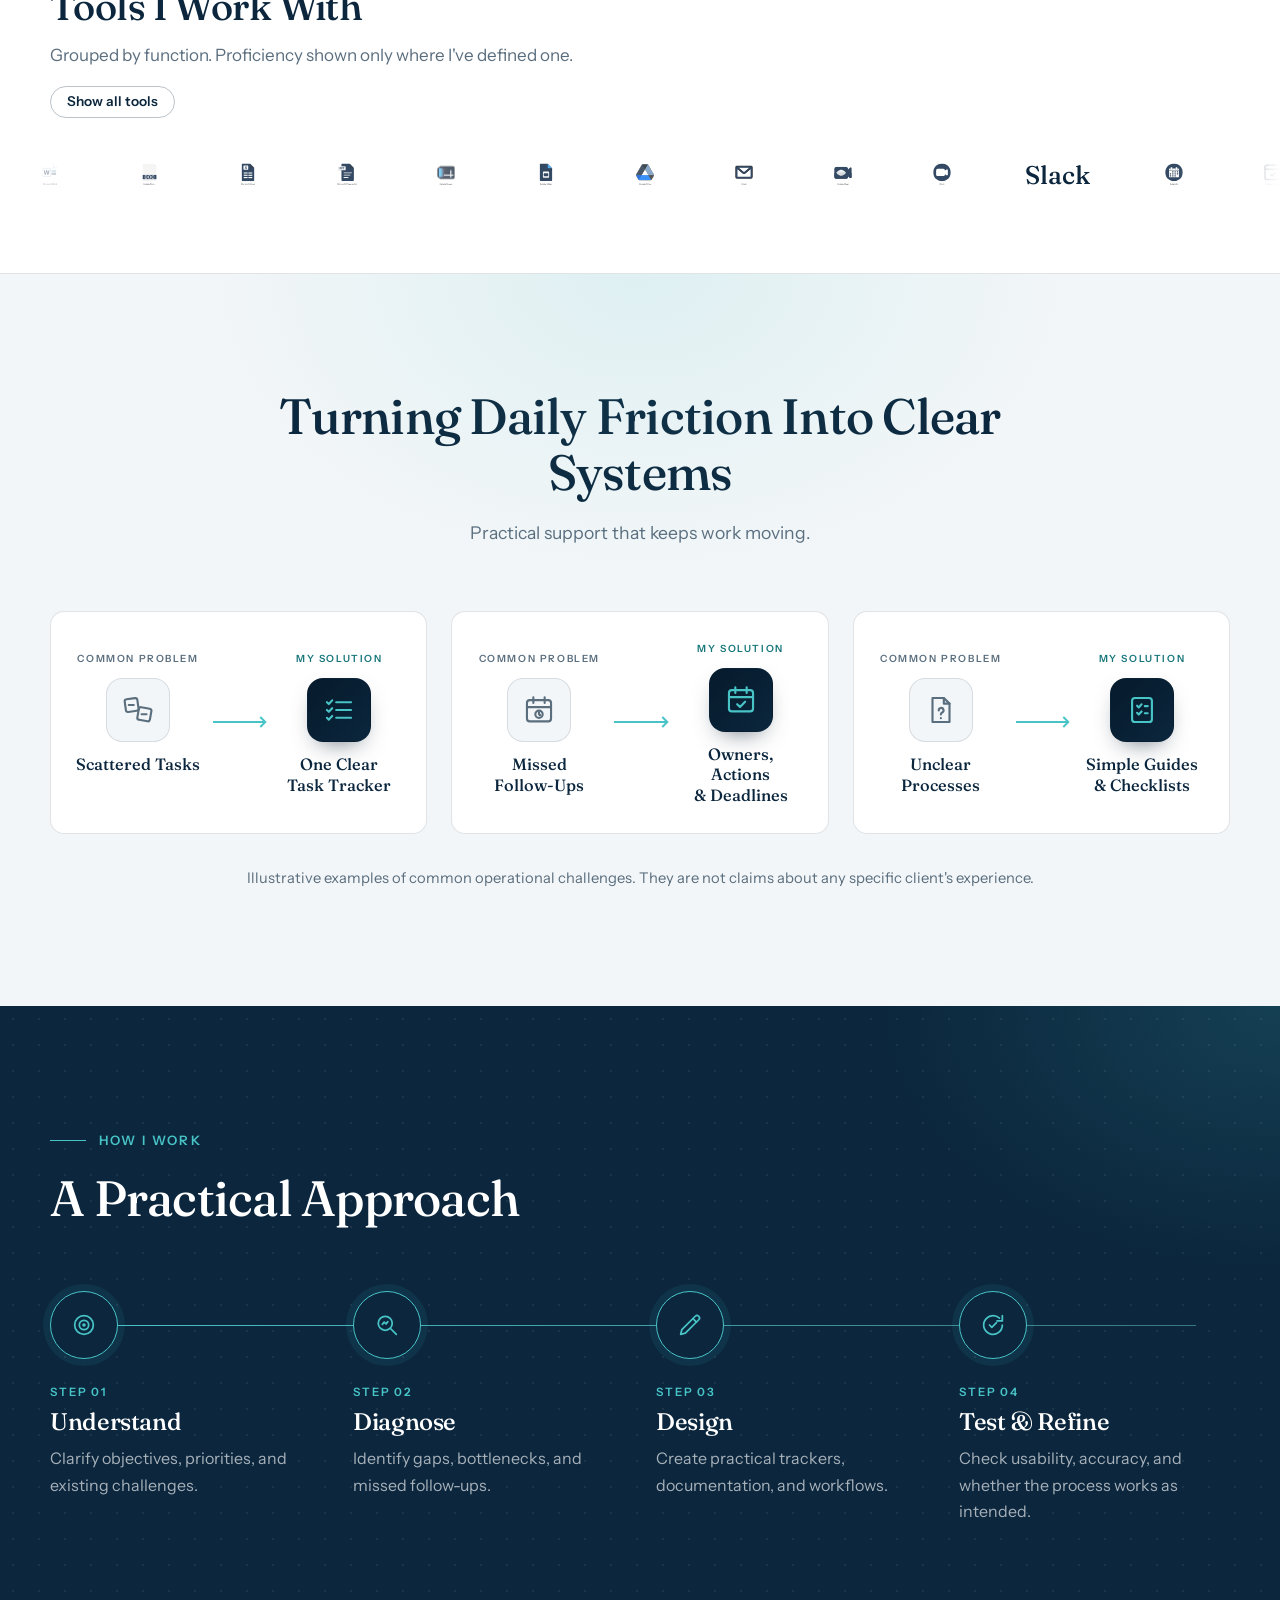
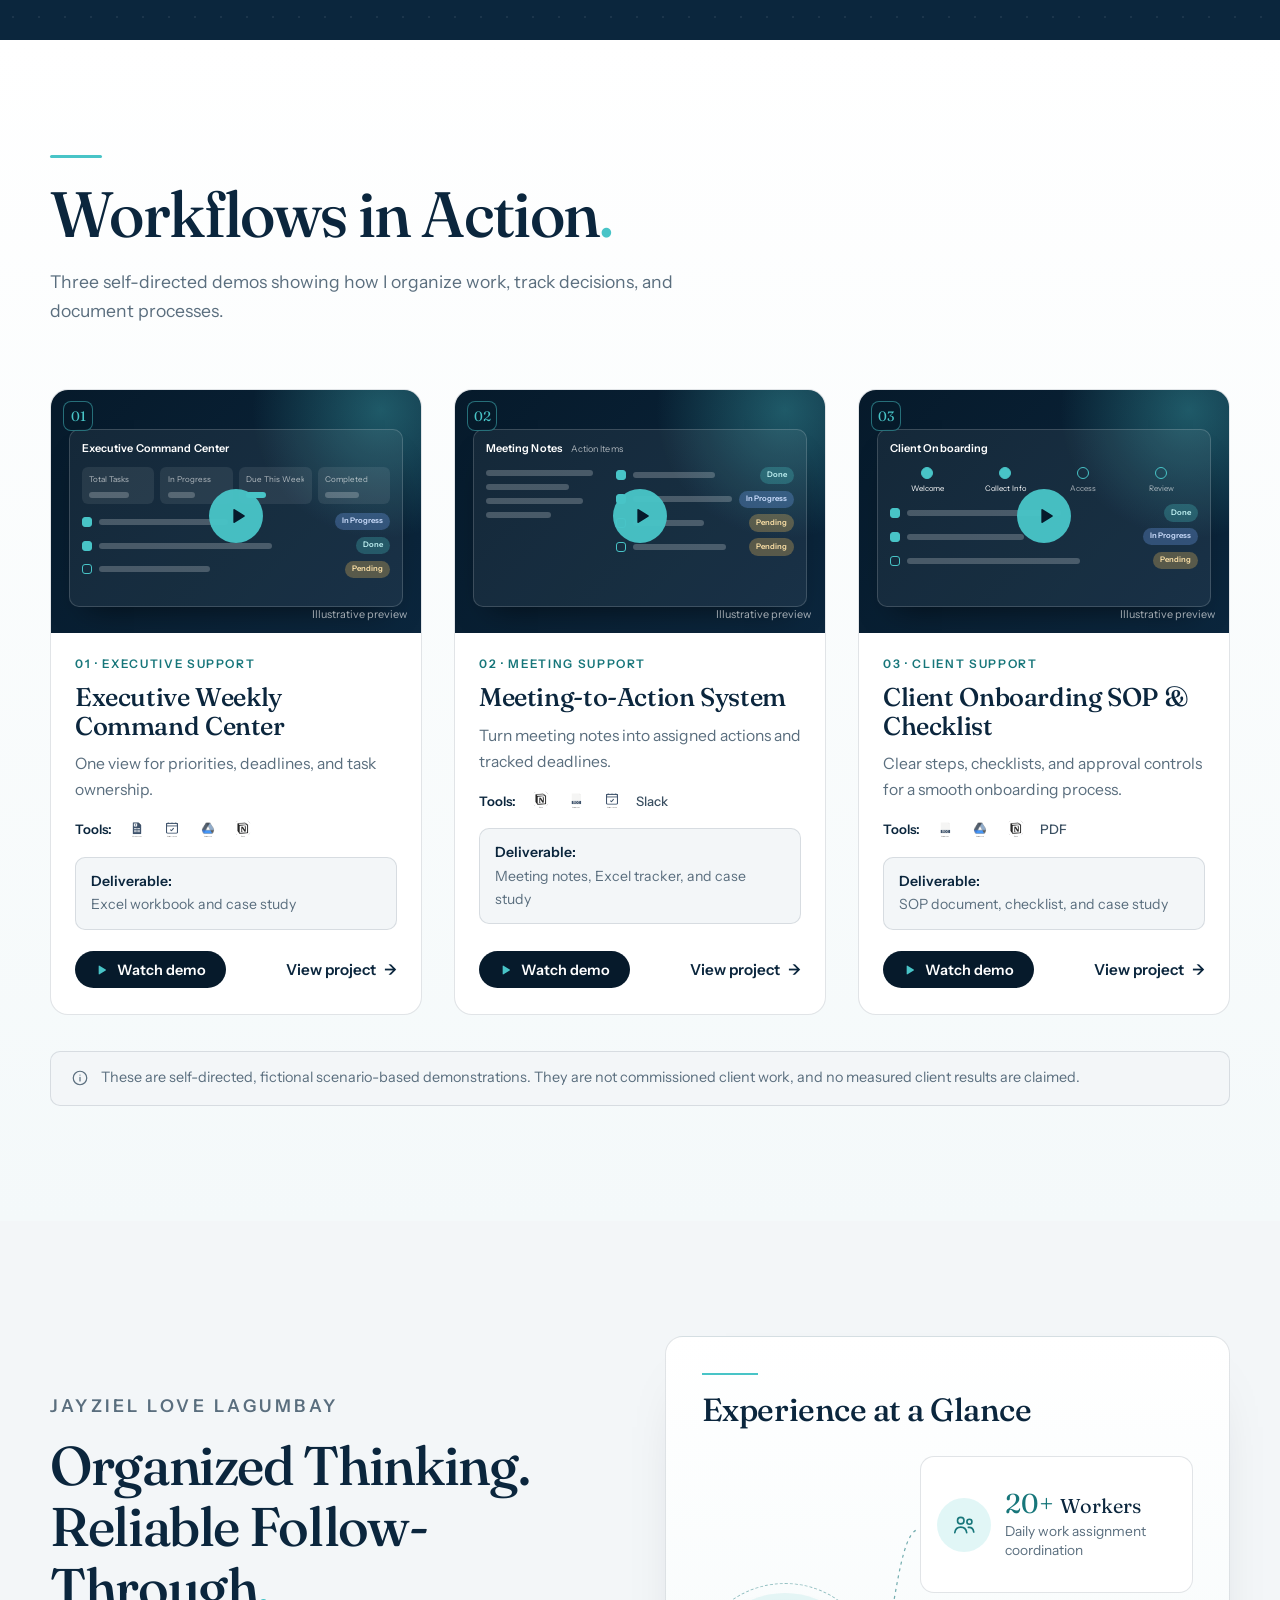
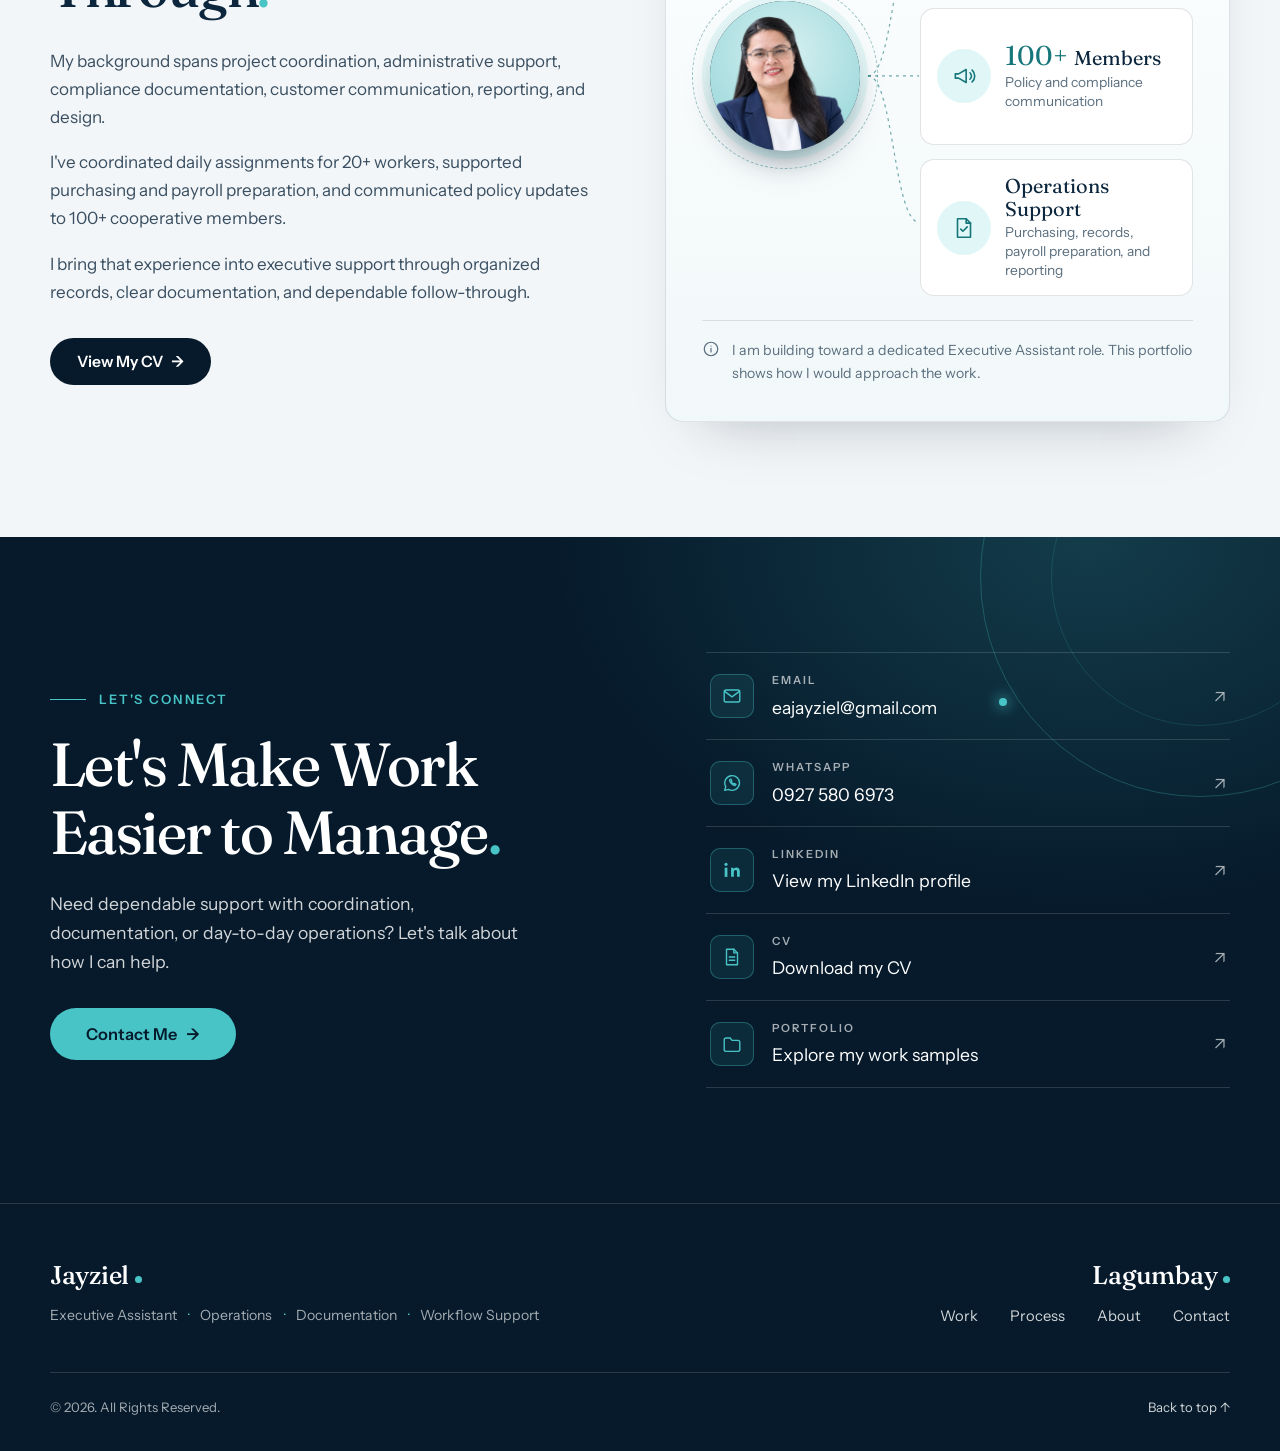
==== commit d3f0cc4d: "Add files via upload" ====
--- a/index.html
+++ b/index.html
@@ -31,7 +31,7 @@
           <a href="#process">Process</a>
           <a href="#about">About</a>
           <a href="#contact">Contact</a>
-          <a class="btn btn--primary btn--sm" href="#contact">Let's Talk</a>
+          <a class="btn btn--primary btn--sm" href="https://calendar.app.google/3KTgCSXb6EHRjYg48" target="_blank" rel="noopener noreferrer">Let's Talk</a>
         </div>
       </nav>
     </div>
@@ -41,6 +41,12 @@
 
     <!-- B. Hero -->
     <section class="hero" aria-labelledby="hero-title">
+      <div class="hero__video" aria-hidden="true">
+        <video autoplay muted loop playsinline preload="auto" tabindex="-1">
+          <source src="assets/videos/hero-bg.mp4" type="video/mp4">
+          <source src="assets/videos/hero-bg.webm" type="video/webm">
+        </video>
+      </div>
       <div class="hero__bg" data-parallax aria-hidden="true">
         <svg class="hero__curves" viewBox="0 0 1600 900" preserveAspectRatio="xMidYMid slice" fill="none" focusable="false">
           <defs>
@@ -226,7 +232,7 @@
             <div class="fx__side fx__side--solution">
               <p class="fx__label">My solution</p>
               <span class="fx__icon" aria-hidden="true"><svg viewBox="0 0 24 24" fill="none" stroke="currentColor" stroke-width="1.5" stroke-linecap="round" stroke-linejoin="round"><path d="M10 6.5h10.5M10 12h10.5M10 17.5h10.5"/><path d="m3.5 6.5 1.3 1.3 2.4-2.6M3.5 12l1.3 1.3 2.4-2.6M3.5 17.5l1.3 1.3 2.4-2.6"/></svg></span>
-              <h3>One clear task tracker</h3>
+              <h3>One Clear Task Tracker</h3>
             </div>
           </article>
 
@@ -240,7 +246,7 @@
             <div class="fx__side fx__side--solution">
               <p class="fx__label">My solution</p>
               <span class="fx__icon" aria-hidden="true"><svg viewBox="0 0 24 24" fill="none" stroke="currentColor" stroke-width="1.5" stroke-linecap="round" stroke-linejoin="round"><rect x="3.5" y="5" width="17" height="15" rx="2"/><path d="M3.5 10h17M8 3v4M16 3v4"/><path d="m9.3 15 2 2 3.6-3.8"/></svg></span>
-              <h3>Owners, actions &amp; deadlines</h3>
+              <h3>Owners, Actions &amp; Deadlines</h3>
             </div>
           </article>
 
@@ -254,7 +260,7 @@
             <div class="fx__side fx__side--solution">
               <p class="fx__label">My solution</p>
               <span class="fx__icon" aria-hidden="true"><svg viewBox="0 0 24 24" fill="none" stroke="currentColor" stroke-width="1.5" stroke-linecap="round" stroke-linejoin="round"><rect x="5" y="3.5" width="14" height="17" rx="2"/><path d="m8.5 9 1.2 1.2 2-2.2M8.5 14l1.2 1.2 2-2.2M14 9.3h2M14 14.3h2"/></svg></span>
-              <h3>Simple guides &amp; checklists</h3>
+              <h3>Simple Guides &amp; Checklists</h3>
             </div>
           </article>
         </div>
@@ -481,6 +487,7 @@
         <div class="reveal" style="--d:.1s">
           <ul class="contact__list">
             <li><a class="contact__item is-placeholder" id="contact-email" href="#contact"><span class="contact__icon" aria-hidden="true"><svg viewBox="0 0 24 24" fill="none" stroke="currentColor" stroke-width="1.5" stroke-linecap="round" stroke-linejoin="round"><rect x="3.5" y="5.5" width="17" height="13" rx="2"/><path d="m4 7 8 6 8-6"/></svg></span><span class="contact__text"><small>Email</small><span class="value">Your email address</span></span><span class="go" aria-hidden="true">↗</span></a></li>
+            <li><a class="contact__item" id="contact-whatsapp" href="https://wa.me/639275806973" target="_blank" rel="noopener noreferrer"><span class="contact__icon" aria-hidden="true"><svg viewBox="0 0 24 24" fill="none" stroke="currentColor" stroke-width="1.5" stroke-linecap="round" stroke-linejoin="round"><path d="M4 20l1.2-4.1A8 8 0 1 1 8.2 18.9L4 20Z"/><path d="M9.3 8.8c.2 2.6 3.2 5.6 5.9 5.9l1.2-1.3-2.1-1-.9.7c-.9-.4-1.9-1.4-2.3-2.3l.7-.9-1-2.1-1.5 1Z"/></svg></span><span class="contact__text"><small>WhatsApp</small><span class="value">0927 580 6973</span></span><span class="go" aria-hidden="true">↗</span></a></li>
             <li><a class="contact__item is-placeholder" id="contact-linkedin" href="#contact"><span class="contact__icon" aria-hidden="true"><svg viewBox="0 0 24 24" fill="currentColor"><rect x="4" y="9.5" width="3" height="10"/><circle cx="5.5" cy="5.8" r="1.7"/><path d="M10.5 9.5h3v1.5c.6-1 1.8-1.8 3.3-1.8 2.6 0 3.7 1.6 3.7 4.3v5.9h-3v-5.3c0-1.3-.5-2.1-1.6-2.1s-1.9.8-1.9 2.2v5.2h-3v-10Z"/></svg></span><span class="contact__text"><small>LinkedIn</small><span class="value">View my LinkedIn profile</span></span><span class="go" aria-hidden="true">↗</span></a></li>
             <li><a class="contact__item is-placeholder" id="contact-cv" href="#contact"><span class="contact__icon" aria-hidden="true"><svg viewBox="0 0 24 24" fill="none" stroke="currentColor" stroke-width="1.5" stroke-linecap="round" stroke-linejoin="round"><path d="M6 3.5h8l4 4v13H6v-17Z"/><path d="M14 3.5v4h4M9 12h6M9 15.5h6"/></svg></span><span class="contact__text"><small>CV</small><span class="value">Download my CV</span></span><span class="go" aria-hidden="true">↗</span></a></li>
             <li><a class="contact__item" id="contact-portfolio" href="#work"><span class="contact__icon" aria-hidden="true"><svg viewBox="0 0 24 24" fill="none" stroke="currentColor" stroke-width="1.5" stroke-linecap="round" stroke-linejoin="round"><path d="M3.5 7.5a2 2 0 0 1 2-2H10l2 2.5h6.5a2 2 0 0 1 2 2v8a2 2 0 0 1-2 2h-13a2 2 0 0 1-2-2v-10.5Z"/></svg></span><span class="contact__text"><small>Portfolio</small><span class="value">Explore my work samples</span></span><span class="go" aria-hidden="true">↗</span></a></li>
@@ -503,15 +510,18 @@
             <li>Workflow Support</li>
           </ul>
         </div>
-        <nav class="footer__nav" aria-label="Footer">
-          <a href="#work">Work</a>
-          <a href="#process">Process</a>
-          <a href="#about">About</a>
-          <a href="#contact">Contact</a>
-        </nav>
+        <div class="footer__side">
+          <a class="wordmark" href="#top">Lagumbay</a>
+          <nav class="footer__nav" aria-label="Footer">
+            <a href="#work">Work</a>
+            <a href="#process">Process</a>
+            <a href="#about">About</a>
+            <a href="#contact">Contact</a>
+          </nav>
+        </div>
       </div>
       <div class="footer__bottom">
-        <p class="footer__legal">&copy; <span data-year>2026</span> Jayziel Love Lagumbay. All rights reserved.</p>
+        <p class="footer__legal">&copy; <span data-year>2026</span>. All Rights Reserved.</p>
         <a class="footer__top" href="#top">Back to top <span aria-hidden="true">↑</span></a>
       </div>
     </div>
--- a/style.css
+++ b/style.css
@@ -274,8 +274,16 @@
   background:
     radial-gradient(46% 56% at 76% 52%, rgba(72, 196, 199, 0.16), transparent 70%),
     radial-gradient(40% 50% at 94% 6%, rgba(36, 110, 170, 0.3), transparent 70%),
-    radial-gradient(55% 55% at 0% 100%, rgba(11, 38, 61, 0.9), transparent 70%),
-    var(--navy);
+    radial-gradient(55% 55% at 0% 100%, rgba(11, 38, 61, 0.9), transparent 70%);   /* navy comes from .hero, so the video can show through */
+}
+/* Looping background video (assets/videos/hero-bg) under a navy wash that keeps the text readable.
+   Make the wash lighter/darker by changing the two alpha values below. */
+.hero__video { position: absolute; inset: 0; z-index: -2; overflow: hidden; }
+.hero__video video { width: 100%; height: 100%; object-fit: cover; display: block; }
+.hero__video::after {
+  content: "";
+  position: absolute; inset: 0;
+  background: linear-gradient(90deg, rgba(6, 26, 43, 0.9) 0%, rgba(6, 26, 43, 0.72) 55%, rgba(6, 26, 43, 0.58) 100%);
 }
 .hero__curves { position: absolute; inset: 0; width: 100%; height: 100%; max-width: none; }
 
@@ -715,8 +723,8 @@
 /* Scrolling strip = icons only. Categories, names and levels appear in "Show all tools". */
 .marquee:not(.is-static) .marquee__label,
 .marquee:not(.is-static) .tool__level { display: none; }
-.marquee:not(.is-static) .tool { padding-inline: 1.7rem; }
-.marquee:not(.is-static) .tool__icon { height: 34px; }
+.marquee:not(.is-static) .tool { padding-inline: 2.1rem; }
+.marquee:not(.is-static) .tool__icon { height: 32px; }
 
 .tools__toggle {
   margin-top: 1.1rem;
@@ -783,10 +791,10 @@
 .fx-grid { position: relative; display: grid; grid-template-columns: repeat(3, minmax(0, 1fr)); gap: clamp(1rem, 2vw, 1.5rem); }
 .fx {
   display: grid;
-  grid-template-columns: 1fr auto 1fr;
+  grid-template-columns: minmax(0, 1fr) auto minmax(0, 1fr);   /* both sides always the same width, in every card */
   align-items: center;
-  gap: 0.5rem;
-  padding: clamp(1.25rem, 2.2vw, 1.75rem) clamp(1rem, 1.8vw, 1.5rem);
+  gap: 0.75rem;
+  padding: 1.75rem 1.5rem;
   background: var(--white);
   border: 1px solid var(--line);
   border-radius: var(--radius);
@@ -812,7 +820,10 @@
   color: var(--teal);
   box-shadow: 0 10px 24px -12px rgba(6, 26, 43, 0.7);
 }
-.fx h3 { font-size: 1.02rem; line-height: 1.25; letter-spacing: 0; font-weight: 500; }
+.fx h3 { font-size: 1.02rem; line-height: 1.25; letter-spacing: 0; font-weight: 500; text-wrap: balance; }
+@media (min-width: 1025px) {
+  .fx h3 { min-height: 2.5em; }      /* reserve two lines so icons, labels and arrows line up across all three cards */
+}
 
 .fx__arrow { position: relative; width: clamp(34px, 4vw, 56px); height: 2px; background: var(--line); border-radius: 2px; }
 .fx__arrow::before {
@@ -1129,37 +1140,7 @@
 }
 .hub.has-photo .hub__fallback { display: none; }
 
-/* Photo only: no circle, ring or backdrop. The portrait sits on the card with a soft teal glow.
-   (Before the photo loads, the circular fallback above is still used.) */
-.hub.has-photo {
-  width: 100%;
-  max-width: 190px;
-  aspect-ratio: auto;
-  border-radius: 0;
-  background: none;
-  box-shadow: none;
-  z-index: 1;
-}
-.hub.has-photo::before { display: none; }
-.hub.has-photo img {
-  position: static;
-  inset: auto;
-  display: block;
-  width: 100%;
-  height: auto;
-  border-radius: 0;
-  background: none;
-  object-fit: contain;
-  filter: drop-shadow(0 0 8px rgba(72, 196, 199, 0.5)) drop-shadow(0 0 22px rgba(72, 196, 199, 0.28));
-  animation: photo-glow 6s ease-in-out infinite alternate;
-}
-@keyframes photo-glow {
-  from { filter: drop-shadow(0 0 7px rgba(72, 196, 199, 0.42)) drop-shadow(0 0 20px rgba(72, 196, 199, 0.22)); }
-  to   { filter: drop-shadow(0 0 11px rgba(72, 196, 199, 0.65)) drop-shadow(0 0 28px rgba(72, 196, 199, 0.36)); }
-}
-
-/* starts 8px under the photo so the lines emerge right from its edge */
-.glance__lines { grid-column: 2; grid-row: 1 / 4; width: calc(100% + 8px); margin-left: -8px; height: 100%; overflow: visible; }
+.glance__lines { grid-column: 2; grid-row: 1 / 4; width: 100%; height: 100%; overflow: visible; }
 .glance__lines path {
   fill: none;
   stroke: var(--teal-ink);
@@ -1297,7 +1278,9 @@
 .footer__roles { list-style: none; display: flex; flex-wrap: wrap; gap: 0.25rem 0; margin: 0.8rem 0 0; padding: 0; font-size: 0.88rem; }
 .footer__roles li + li::before { content: "·"; margin-inline: 0.7rem; color: var(--teal); }
 
-.footer__nav { display: flex; flex-wrap: wrap; justify-content: flex-end; align-items: center; gap: 0.5rem 2rem; min-height: 1.92rem; font-size: 0.92rem; }
+.footer__side { display: flex; flex-direction: column; align-items: flex-end; }
+.footer__side .wordmark { font-size: 1.6rem; line-height: 1.2; }
+.footer__nav { display: flex; flex-wrap: wrap; justify-content: flex-end; align-items: center; gap: 0.5rem 2rem; margin-top: 0.55rem; font-size: 0.92rem; }
 .footer__nav a { text-decoration: none; color: var(--on-dark); padding-block: 0.25rem; transition: color 0.3s var(--ease); }
 .footer__nav a:hover { color: var(--teal); }
 
@@ -1448,6 +1431,7 @@
   .projects, .steps { grid-template-columns: 1fr; }
   .hero__actions .btn { flex: 1 1 100%; }
   .footer__grid { grid-template-columns: 1fr; }
+  .footer__side { align-items: flex-start; }
   .footer__nav { justify-content: flex-start; gap: 0.5rem 1.6rem; }
   .footer__roles { gap: 0.25rem 1.25rem; }
   .footer__roles li + li::before { display: none; }
@@ -1464,7 +1448,6 @@
   /* Glance: hub on top, lines hidden, stats stacked */
   .glance__map { grid-template-columns: 1fr; grid-template-rows: none; gap: 0.8rem; }
   .hub { grid-column: 1; grid-row: auto; margin: 1.2rem auto 1.4rem; }
-  .hub.has-photo { width: min(100%, 180px); }
   .glance__lines { display: none; }
   .stat { grid-column: 1; }
 }
@@ -1484,7 +1467,7 @@
   .js .fx .fx__side--solution .fx__icon { transform: none; opacity: 1; }
   .js .fx .fx__side--problem .fx__icon { transform: none; }
   .hero__bg { transform: none !important; }
+  .hero__video video { display: none; }
   .script__word { -webkit-mask-image: none; mask-image: none; }
   .tools__toggle { display: none; }
-  .hub.has-photo img { animation: none; }
-}
+}
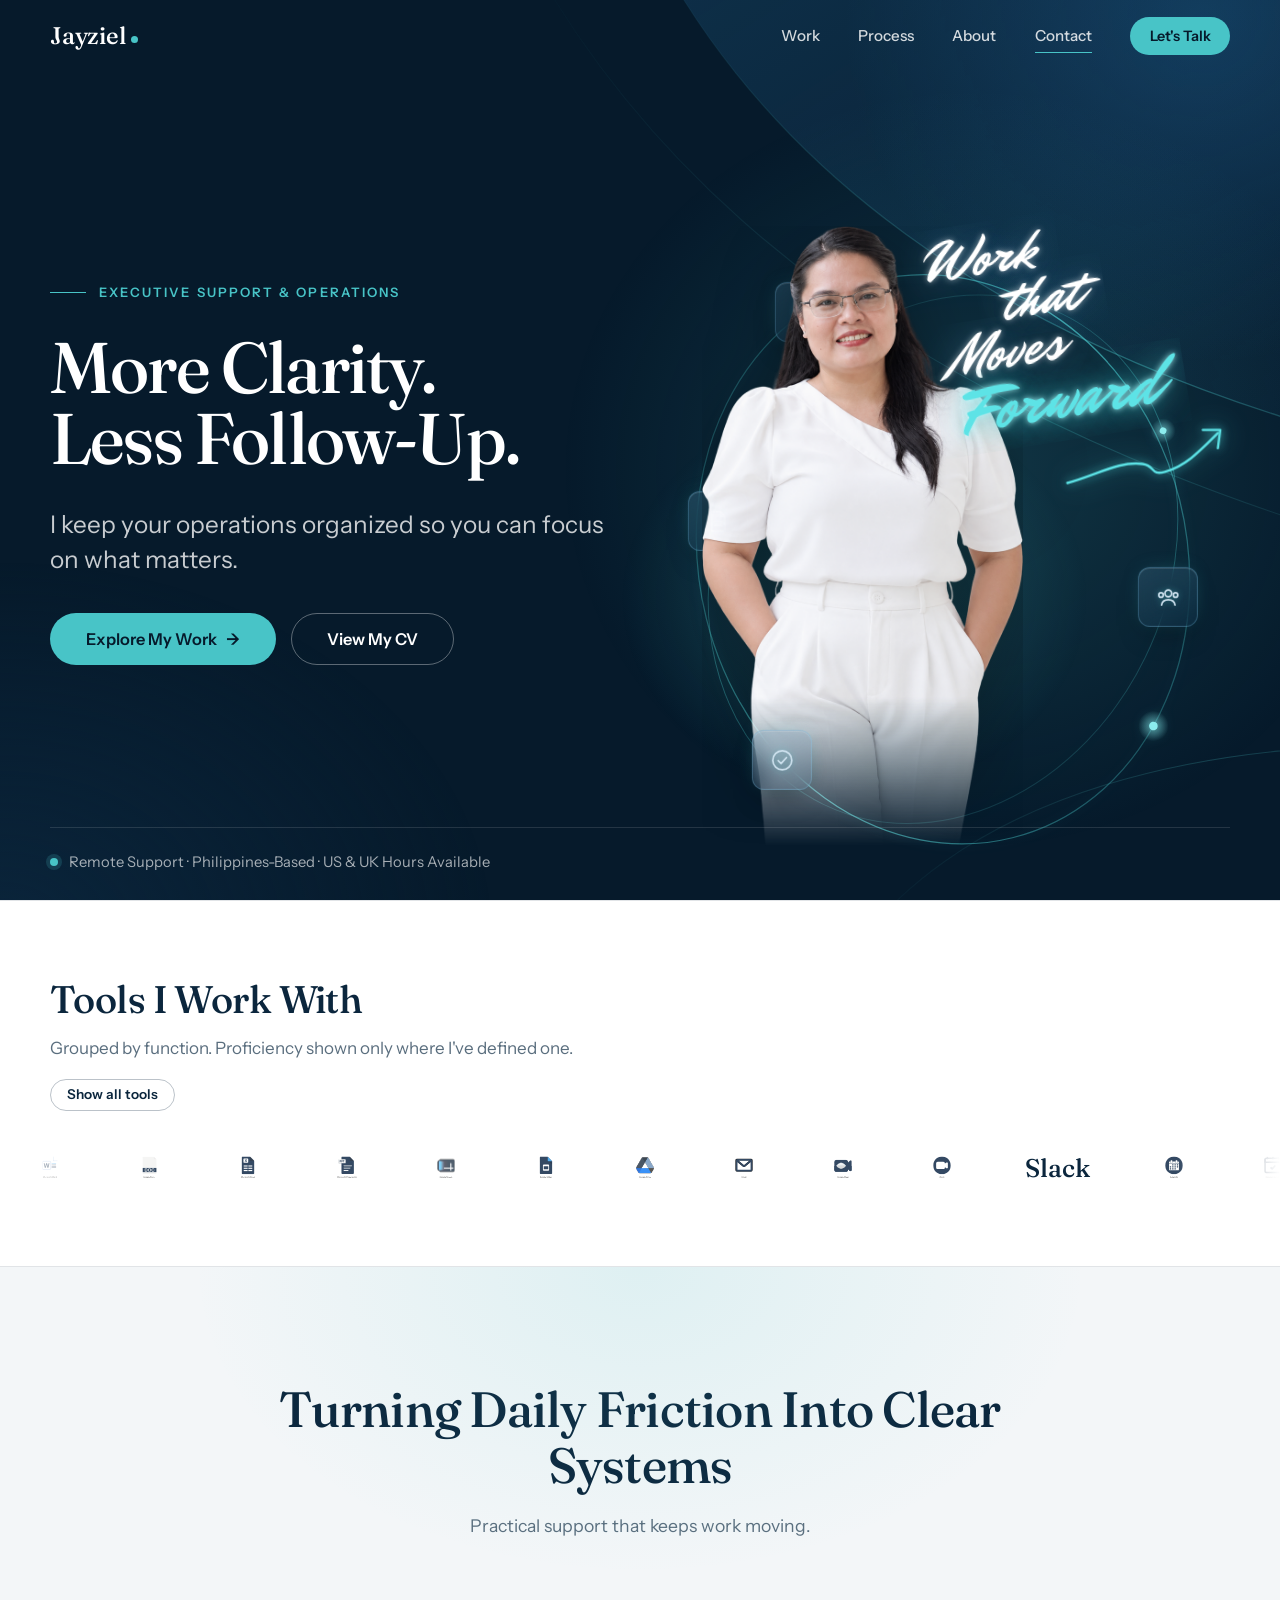
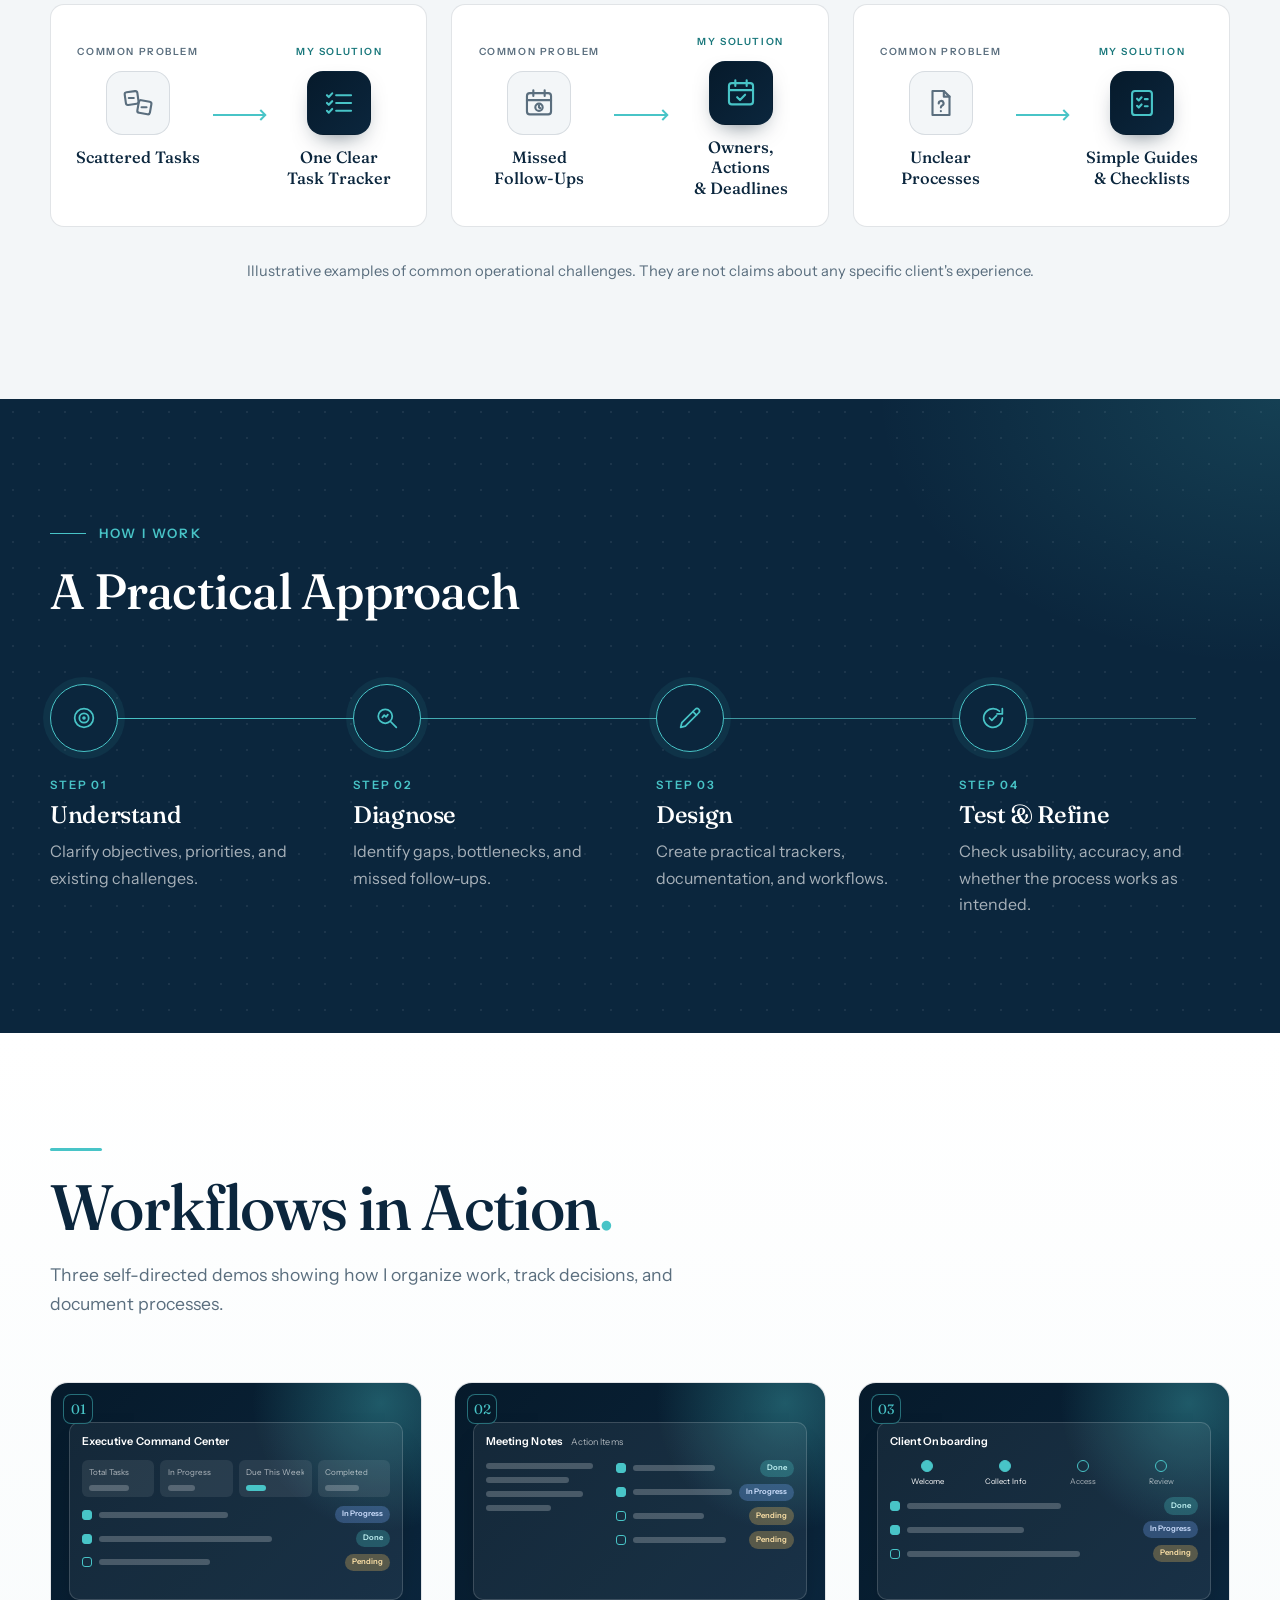
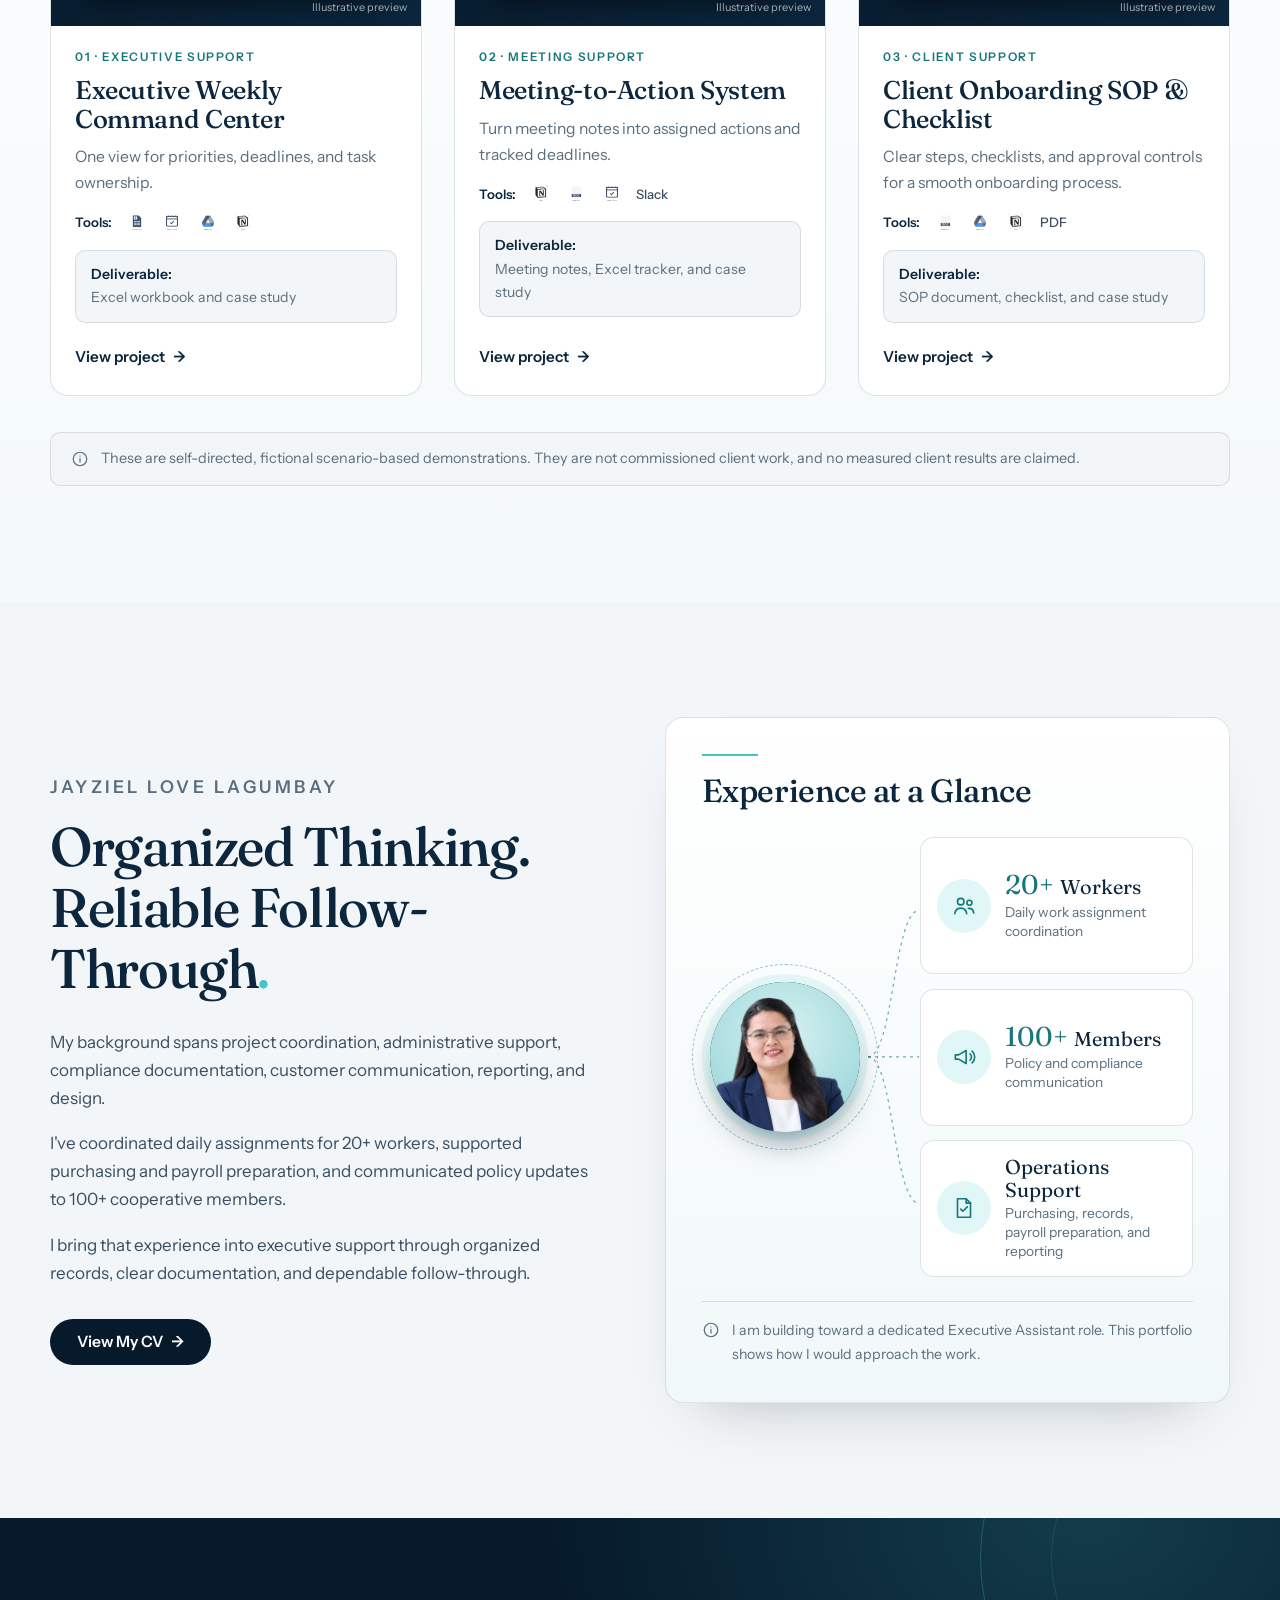
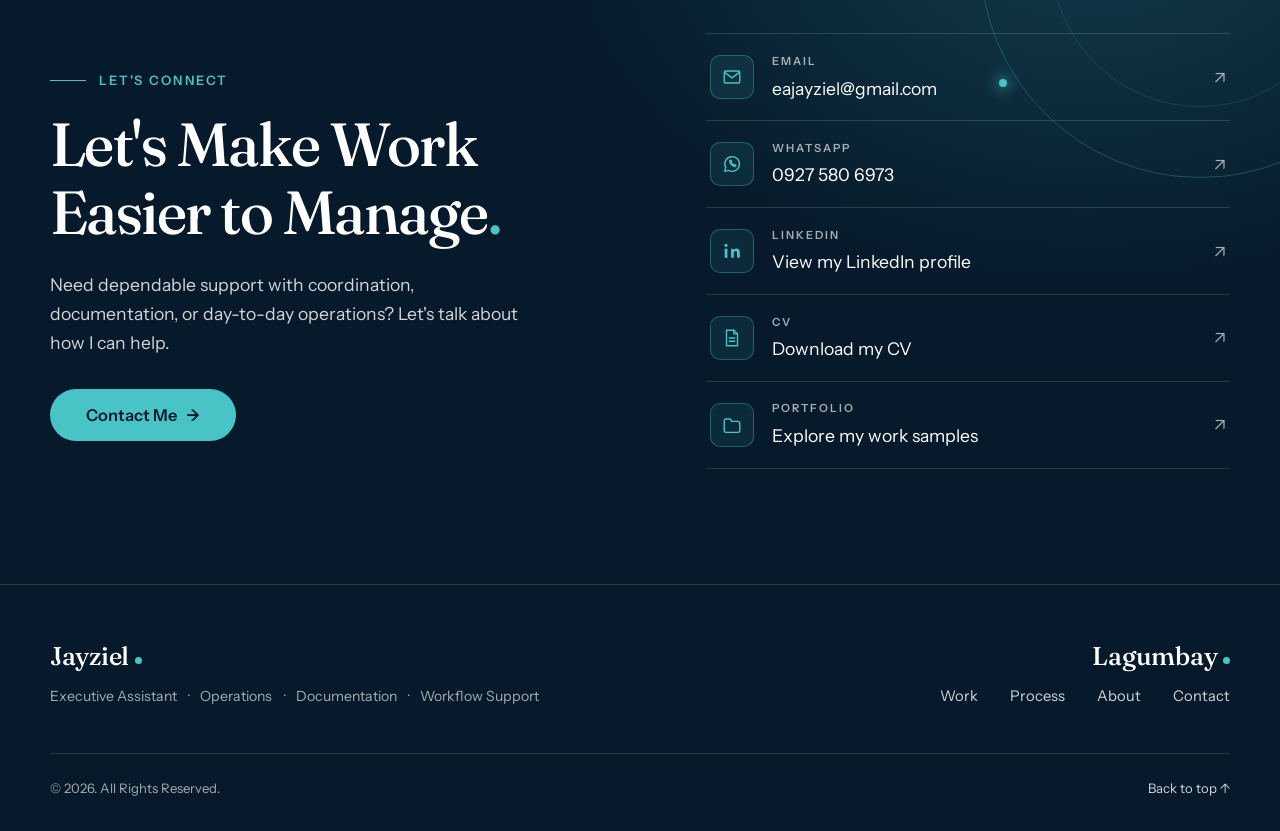
==== commit fb67ef4f: "Add files via upload" ====
--- a/index.html
+++ b/index.html
@@ -142,28 +142,6 @@
 
       <div class="wrap hero__foot">
         <p class="hero__note" data-in style="--d:.7s">Remote Support · Philippines-Based · US &amp; UK Hours Available</p>
-      </div>
-    </section>
-
-    <!-- C. Video Introduction -->
-    <section class="section" id="intro" aria-labelledby="intro-title">
-      <div class="wrap video-layout">
-        <div class="section-head reveal">
-          <h2 id="intro-title">A Quick Introduction</h2>
-          <p>A short walkthrough of how I work, what I support, and how I keep priorities, meetings and documentation moving.</p>
-        </div>
-        <div class="reveal" style="--d:.1s">
-          <div class="video-frame" id="video-frame" role="region" aria-label="Introduction video">
-            <div class="video-frame__thumb" aria-hidden="true"></div>
-            <button class="video-frame__play" type="button" id="video-play" aria-label="Play introduction video">
-              <span class="play-badge">
-                <svg viewBox="0 0 24 24" fill="currentColor" aria-hidden="true"><path d="M7 4.5v15a1 1 0 0 0 1.5.86l12.5-7.5a1 1 0 0 0 0-1.72L8.5 3.64A1 1 0 0 0 7 4.5Z"/></svg>
-              </span>
-            </button>
-            <span class="video-frame__caption">Introduction video · placeholder</span>
-            <p class="video-frame__status" id="video-status" role="status" hidden>My introduction video is coming soon. Add the video URL in <code>script.js</code> to activate this player.</p>
-          </div>
-        </div>
       </div>
     </section>
 
@@ -316,9 +294,10 @@
         <div class="projects">
           <!-- Project 01 -->
           <article class="project reveal">
-            <div class="preview" aria-hidden="true">
-              <span class="preview__num">01</span>
-              <div class="mock">
+            <div class="preview">
+              <span class="preview__num" aria-hidden="true">01</span>
+              <img class="shot" src="assets/workflows/executive-command-center.png" alt="Screenshot of the Executive Weekly Command Center workbook" data-shot hidden>
+              <div class="mock" aria-hidden="true">
                 <p class="mock__title">Executive Command Center</p>
                 <div class="mock__tiles">
                   <span><i>Total Tasks</i><b style="width:70%"></b></span>
@@ -332,8 +311,8 @@
                   <div class="mock__row"><em></em><b style="width:36%"></b><u class="p-pend">Pending</u></div>
                 </div>
               </div>
-              <span class="demo-badge"><svg viewBox="0 0 24 24" fill="currentColor"><path d="M8 5.5v13a1 1 0 0 0 1.5.86l10.5-6.5a1 1 0 0 0 0-1.72L9.5 4.64A1 1 0 0 0 8 5.5Z"/></svg></span>
-              <span class="preview__tag">Illustrative preview</span>
+              <button class="demo-badge" type="button" data-demo="executive-command-center" data-title="Executive Weekly Command Center" aria-label="Play walkthrough: Executive Weekly Command Center" hidden><svg viewBox="0 0 24 24" fill="currentColor"><path d="M8 5.5v13a1 1 0 0 0 1.5.86l10.5-6.5a1 1 0 0 0 0-1.72L9.5 4.64A1 1 0 0 0 8 5.5Z"/></svg></button>
+              <span class="preview__tag" aria-hidden="true">Illustrative preview</span>
             </div>
             <div class="project__body">
               <p class="project__num">01 · Executive Support</p>
@@ -347,7 +326,7 @@
               </p>
               <p class="project__meta"><span><strong>Deliverable:</strong> Excel workbook and case study</span></p>
               <div class="project__actions">
-                <a class="btn btn--primary btn--sm demo-btn" href="projects/executive-command-center.html"><svg viewBox="0 0 24 24" fill="currentColor" aria-hidden="true"><path d="M8 5.5v13a1 1 0 0 0 1.5.86l10.5-6.5a1 1 0 0 0 0-1.72L9.5 4.64A1 1 0 0 0 8 5.5Z"/></svg>Watch demo</a>
+                <a class="btn btn--primary btn--sm demo-btn" href="projects/executive-command-center.html" data-demo="executive-command-center" data-title="Executive Weekly Command Center" hidden><svg viewBox="0 0 24 24" fill="currentColor" aria-hidden="true"><path d="M8 5.5v13a1 1 0 0 0 1.5.86l10.5-6.5a1 1 0 0 0 0-1.72L9.5 4.64A1 1 0 0 0 8 5.5Z"/></svg>Watch demo</a>
                 <a class="project__link" href="projects/executive-command-center.html">View project <span class="arrow" aria-hidden="true">→</span><span class="visually-hidden">: Executive Weekly Command Center</span></a>
               </div>
             </div>
@@ -355,9 +334,10 @@
 
           <!-- Project 02 -->
           <article class="project reveal" style="--d:.1s">
-            <div class="preview" aria-hidden="true">
-              <span class="preview__num">02</span>
-              <div class="mock">
+            <div class="preview">
+              <span class="preview__num" aria-hidden="true">02</span>
+              <img class="shot" src="assets/workflows/meeting-to-action-system.png" alt="Screenshot of the Meeting-to-Action tracker" data-shot hidden>
+              <div class="mock" aria-hidden="true">
                 <p class="mock__title">Meeting Notes <small>Action Items</small></p>
                 <div class="mock__split">
                   <div class="mock__notes"><b style="width:90%"></b><b style="width:70%"></b><b style="width:82%"></b><b style="width:55%"></b></div>
@@ -369,8 +349,8 @@
                   </div>
                 </div>
               </div>
-              <span class="demo-badge"><svg viewBox="0 0 24 24" fill="currentColor"><path d="M8 5.5v13a1 1 0 0 0 1.5.86l10.5-6.5a1 1 0 0 0 0-1.72L9.5 4.64A1 1 0 0 0 8 5.5Z"/></svg></span>
-              <span class="preview__tag">Illustrative preview</span>
+              <button class="demo-badge" type="button" data-demo="meeting-to-action-system" data-title="Meeting-to-Action System" aria-label="Play walkthrough: Meeting-to-Action System" hidden><svg viewBox="0 0 24 24" fill="currentColor"><path d="M8 5.5v13a1 1 0 0 0 1.5.86l10.5-6.5a1 1 0 0 0 0-1.72L9.5 4.64A1 1 0 0 0 8 5.5Z"/></svg></button>
+              <span class="preview__tag" aria-hidden="true">Illustrative preview</span>
             </div>
             <div class="project__body">
               <p class="project__num">02 · Meeting Support</p>
@@ -384,7 +364,7 @@
               </p>
               <p class="project__meta"><span><strong>Deliverable:</strong> Meeting notes, Excel tracker, and case study</span></p>
               <div class="project__actions">
-                <a class="btn btn--primary btn--sm demo-btn" href="projects/meeting-to-action-system.html"><svg viewBox="0 0 24 24" fill="currentColor" aria-hidden="true"><path d="M8 5.5v13a1 1 0 0 0 1.5.86l10.5-6.5a1 1 0 0 0 0-1.72L9.5 4.64A1 1 0 0 0 8 5.5Z"/></svg>Watch demo</a>
+                <a class="btn btn--primary btn--sm demo-btn" href="projects/meeting-to-action-system.html" data-demo="meeting-to-action-system" data-title="Meeting-to-Action System" hidden><svg viewBox="0 0 24 24" fill="currentColor" aria-hidden="true"><path d="M8 5.5v13a1 1 0 0 0 1.5.86l10.5-6.5a1 1 0 0 0 0-1.72L9.5 4.64A1 1 0 0 0 8 5.5Z"/></svg>Watch demo</a>
                 <a class="project__link" href="projects/meeting-to-action-system.html">View project <span class="arrow" aria-hidden="true">→</span><span class="visually-hidden">: Meeting-to-Action System</span></a>
               </div>
             </div>
@@ -392,9 +372,10 @@
 
           <!-- Project 03 -->
           <article class="project reveal" style="--d:.2s">
-            <div class="preview" aria-hidden="true">
-              <span class="preview__num">03</span>
-              <div class="mock">
+            <div class="preview">
+              <span class="preview__num" aria-hidden="true">03</span>
+              <img class="shot" src="assets/workflows/client-onboarding-sop.png" alt="Screenshot of the Client Onboarding SOP and checklist" data-shot hidden>
+              <div class="mock" aria-hidden="true">
                 <p class="mock__title">Client Onboarding</p>
                 <div class="mock__steps"><span class="on"><i></i>Welcome</span><span class="on"><i></i>Collect Info</span><span><i></i>Access</span><span><i></i>Review</span></div>
                 <div class="mock__rows">
@@ -403,8 +384,8 @@
                   <div class="mock__row"><em></em><b style="width:56%"></b><u class="p-pend">Pending</u></div>
                 </div>
               </div>
-              <span class="demo-badge"><svg viewBox="0 0 24 24" fill="currentColor"><path d="M8 5.5v13a1 1 0 0 0 1.5.86l10.5-6.5a1 1 0 0 0 0-1.72L9.5 4.64A1 1 0 0 0 8 5.5Z"/></svg></span>
-              <span class="preview__tag">Illustrative preview</span>
+              <button class="demo-badge" type="button" data-demo="client-onboarding-sop" data-title="Client Onboarding SOP and Checklist" aria-label="Play walkthrough: Client Onboarding SOP and Checklist" hidden><svg viewBox="0 0 24 24" fill="currentColor"><path d="M8 5.5v13a1 1 0 0 0 1.5.86l10.5-6.5a1 1 0 0 0 0-1.72L9.5 4.64A1 1 0 0 0 8 5.5Z"/></svg></button>
+              <span class="preview__tag" aria-hidden="true">Illustrative preview</span>
             </div>
             <div class="project__body">
               <p class="project__num">03 · Client Support</p>
@@ -418,7 +399,7 @@
               </p>
               <p class="project__meta"><span><strong>Deliverable:</strong> SOP document, checklist, and case study</span></p>
               <div class="project__actions">
-                <a class="btn btn--primary btn--sm demo-btn" href="projects/client-onboarding-sop.html"><svg viewBox="0 0 24 24" fill="currentColor" aria-hidden="true"><path d="M8 5.5v13a1 1 0 0 0 1.5.86l10.5-6.5a1 1 0 0 0 0-1.72L9.5 4.64A1 1 0 0 0 8 5.5Z"/></svg>Watch demo</a>
+                <a class="btn btn--primary btn--sm demo-btn" href="projects/client-onboarding-sop.html" data-demo="client-onboarding-sop" data-title="Client Onboarding SOP and Checklist" hidden><svg viewBox="0 0 24 24" fill="currentColor" aria-hidden="true"><path d="M8 5.5v13a1 1 0 0 0 1.5.86l10.5-6.5a1 1 0 0 0 0-1.72L9.5 4.64A1 1 0 0 0 8 5.5Z"/></svg>Watch demo</a>
                 <a class="project__link" href="projects/client-onboarding-sop.html">View project <span class="arrow" aria-hidden="true">→</span><span class="visually-hidden">: Client Onboarding SOP and Checklist</span></a>
               </div>
             </div>
--- a/style.css
+++ b/style.css
@@ -1,6 +1,6 @@
 /* ==========================================================================
    Executive Assistant Portfolio — style.css
-   Sections: tokens · base · layout · buttons · nav · hero · video · tools ·
+   Sections: tokens · base · layout · buttons · nav · hero · tools ·
              problems · process · projects · about · contact · footer ·
              project pages · motion · responsive
    ========================================================================== */
@@ -585,80 +585,6 @@
   5%   { opacity: 1; }
   to   { stroke-dashoffset: 0; opacity: 1; }
 }
-
-/* ---------- Video ---------- */
-.video-layout {
-  display: grid;
-  grid-template-columns: minmax(0, 0.8fr) minmax(0, 1.2fr);
-  gap: clamp(2rem, 5vw, 4.5rem);
-  align-items: center;
-}
-.video-layout .section-head { margin-bottom: 0; }
-
-.video-frame {
-  position: relative;
-  aspect-ratio: 16 / 9;
-  border-radius: var(--radius);
-  overflow: hidden;
-  background: var(--navy);
-  box-shadow: 0 30px 60px -30px rgba(6, 26, 43, 0.5);
-  border: 1px solid var(--line);
-}
-.video-frame__thumb {
-  position: absolute;
-  inset: 0;
-  background:
-    url("assets/images/hero-bg.svg") center / cover no-repeat;
-}
-.video-frame__thumb::after {
-  content: "";
-  position: absolute;
-  inset: 0;
-  background: linear-gradient(180deg, rgba(6, 26, 43, 0.15), rgba(6, 26, 43, 0.65));
-}
-.video-frame__play {
-  position: absolute;
-  inset: 0;
-  width: 100%;
-  border: 0;
-  background: transparent;
-  cursor: pointer;
-  display: grid;
-  place-items: center;
-  color: var(--white);
-  z-index: 2;
-}
-.play-badge {
-  display: grid;
-  place-items: center;
-  width: 84px; height: 84px;
-  border-radius: 50%;
-  background: rgba(72, 196, 199, 0.95);
-  color: var(--navy);
-  transition: transform 0.35s var(--ease), background-color 0.3s;
-}
-.play-badge svg { width: 28px; height: 28px; margin-left: 4px; }
-.video-frame__play:hover .play-badge { transform: scale(1.07); background: #6fd6d8; }
-.video-frame__caption {
-  position: absolute;
-  left: 1.25rem; bottom: 1rem;
-  z-index: 2;
-  font-size: 0.85rem;
-  color: var(--on-dark);
-}
-.video-frame__status {
-  position: absolute;
-  inset: auto 1rem 1rem 1rem;
-  z-index: 3;
-  padding: 0.8rem 1rem;
-  border-radius: 10px;
-  background: rgba(6, 26, 43, 0.92);
-  color: var(--white);
-  font-size: 0.9rem;
-  border: 1px solid rgba(72, 196, 199, 0.4);
-}
-.video-frame iframe,
-.video-frame video { position: absolute; inset: 0; width: 100%; height: 100%; border: 0; z-index: 4; background: #000; }
 
 /* ---------- Tools marquee ---------- */
 .tools { padding-block: clamp(3.5rem, 6vw, 5.5rem); border-block: 1px solid var(--line); }
@@ -1418,7 +1344,6 @@
   .hero__main { grid-template-columns: 1fr; padding-top: 1.75rem; gap: 2.25rem; }
   .hero__stage { justify-self: center; width: min(100%, 460px); margin-bottom: 0; }
 
-  .video-layout,
   .about,
   .contact__grid { grid-template-columns: 1fr; }
 
@@ -1435,7 +1360,6 @@
   .footer__nav { justify-content: flex-start; gap: 0.5rem 1.6rem; }
   .footer__roles { gap: 0.25rem 1.25rem; }
   .footer__roles li + li::before { display: none; }
-  .play-badge { width: 68px; height: 68px; }
   .marquee__track { animation-duration: 55s; }
 
   .fx { grid-template-columns: 1fr; justify-items: center; gap: 0.9rem; }
@@ -1471,3 +1395,57 @@
   .script__word { -webkit-mask-image: none; mask-image: none; }
   .tools__toggle { display: none; }
 }
+
+
+/* ---------- Workflow screenshots + walkthrough player ---------- */
+.preview .shot {
+  position: absolute;
+  inset: 0;
+  z-index: 1;
+  width: 100%;
+  height: 100%;
+  object-fit: cover;
+  object-position: top center;
+  transition: transform 0.6s var(--ease);
+}
+.project:hover .preview .shot { transform: scale(1.03); }
+.preview.has-shot { padding: 0; background: var(--navy); }
+.preview.has-shot::before { display: none; }
+.preview.has-shot .mock,
+.preview.has-shot .preview__tag { display: none; }
+.preview.has-shot::after {            /* soft shade so the play icon stays visible on any screenshot */
+  content: "";
+  position: absolute; inset: 0; z-index: 1;
+  background: linear-gradient(180deg, rgba(6, 26, 43, 0) 55%, rgba(6, 26, 43, 0.35));
+  pointer-events: none;
+}
+button.demo-badge { border: 0; padding: 0; cursor: pointer; font: inherit; }
+.demo-badge:focus-visible { outline: 3px solid var(--white); outline-offset: 3px; }
+
+.demo-modal {
+  width: min(960px, 94vw);
+  padding: 0;
+  border: 0;
+  border-radius: 16px;
+  overflow: hidden;
+  background: var(--navy);
+  color: var(--white);
+  box-shadow: 0 40px 90px -20px rgba(0, 0, 0, 0.7);
+}
+.demo-modal::backdrop { background: rgba(6, 26, 43, 0.82); backdrop-filter: blur(3px); }
+.demo-modal__bar { display: flex; align-items: center; justify-content: space-between; gap: 1rem; padding: 0.75rem 1rem 0.75rem 1.25rem; }
+.demo-modal__title { font-family: var(--font-display); font-size: 1.15rem; }
+.demo-modal__close {
+  width: 38px; height: 38px;
+  border-radius: 50%;
+  border: 1px solid rgba(255, 255, 255, 0.3);
+  background: transparent;
+  color: var(--white);
+  font-size: 1.5rem;
+  line-height: 1;
+  cursor: pointer;
+}
+.demo-modal__close:hover { background: rgba(255, 255, 255, 0.12); }
+.demo-modal__stage { position: relative; aspect-ratio: 16 / 9; background: #000; }
+.demo-modal__stage iframe,
+.demo-modal__stage video { position: absolute; inset: 0; width: 100%; height: 100%; border: 0; }
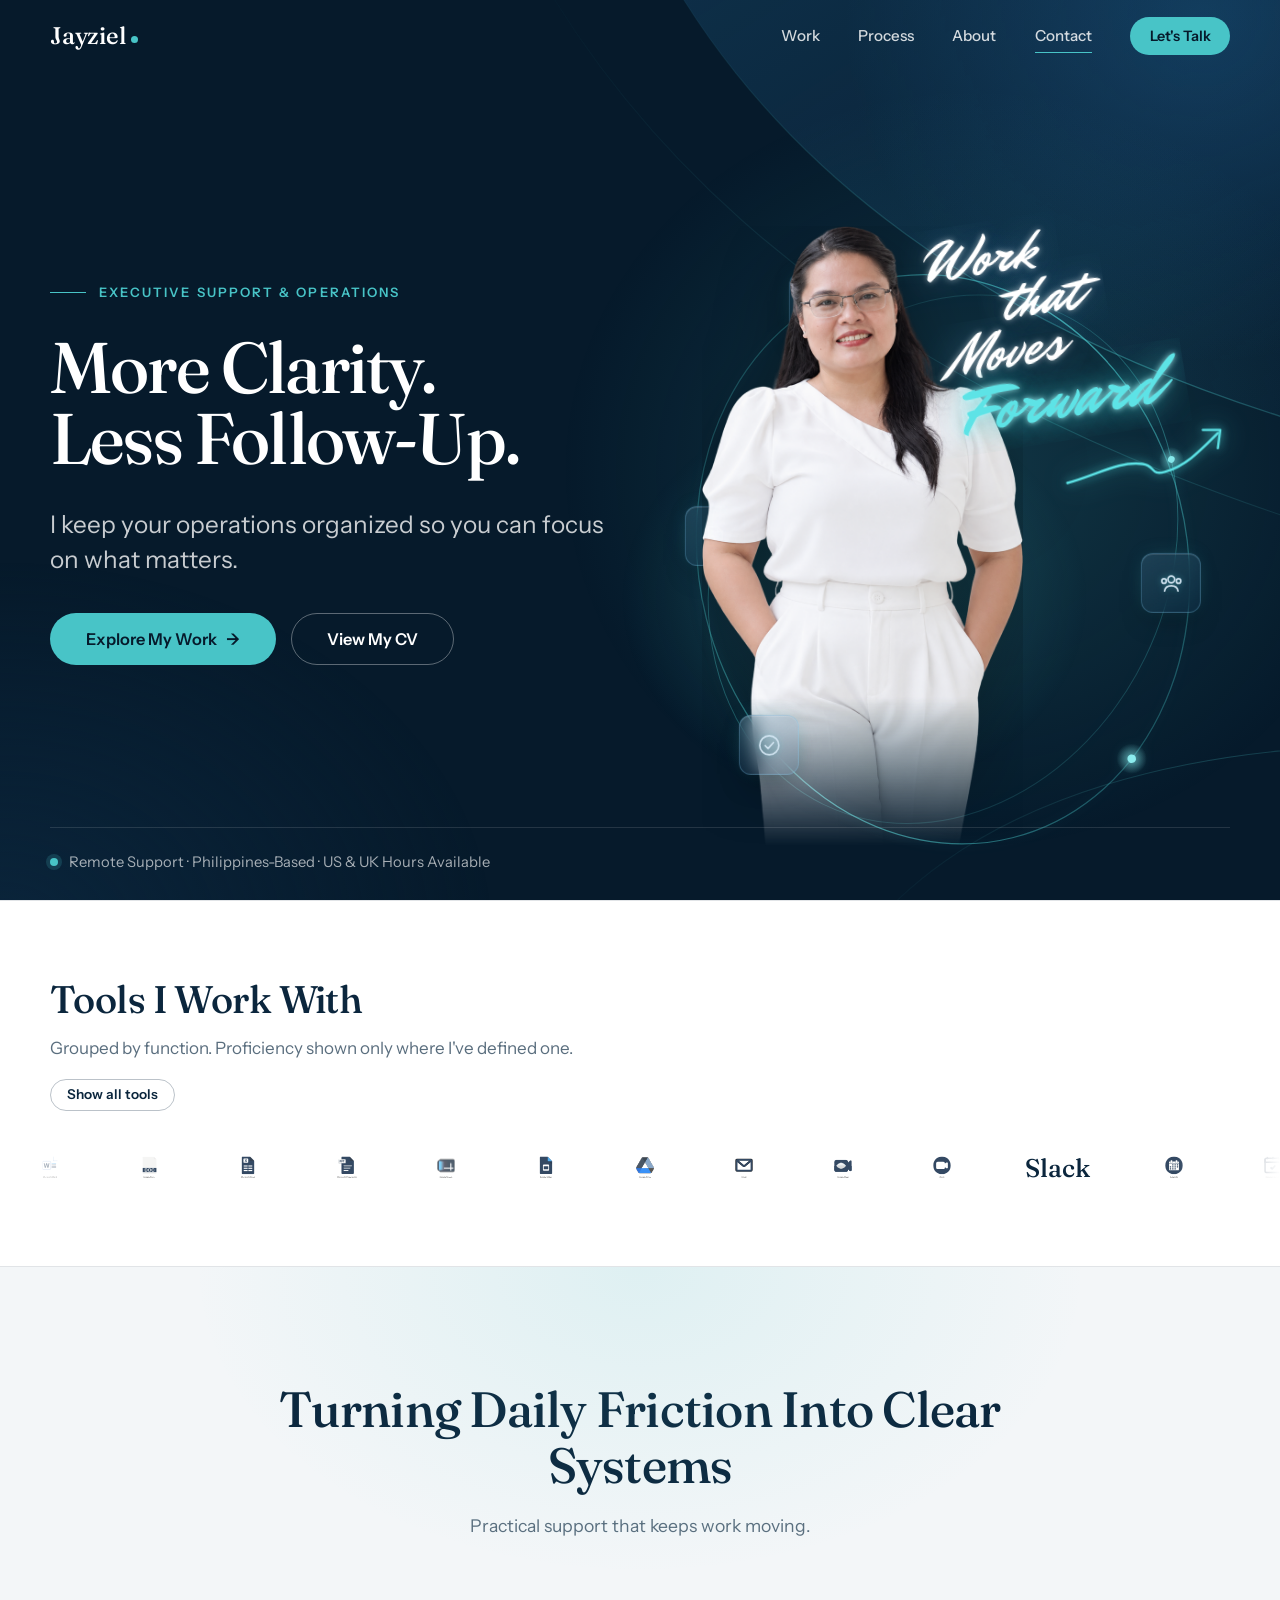
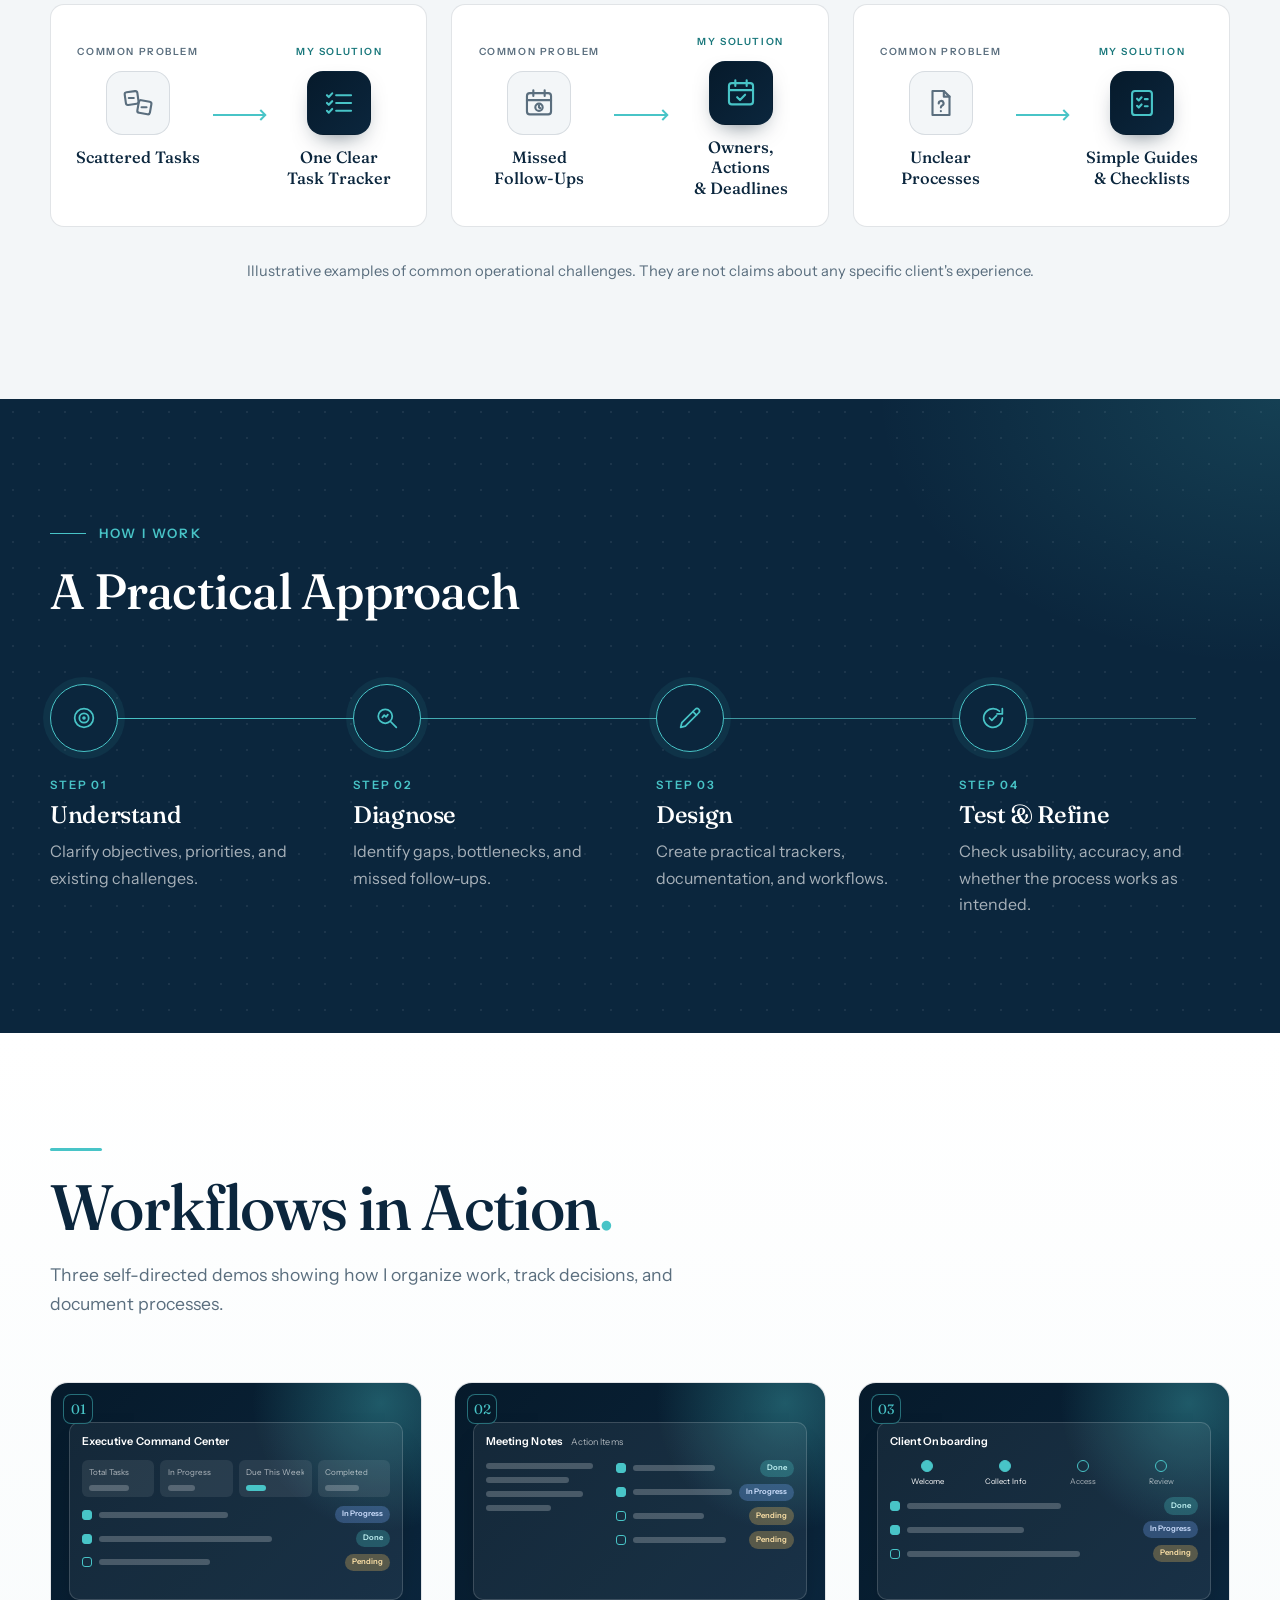
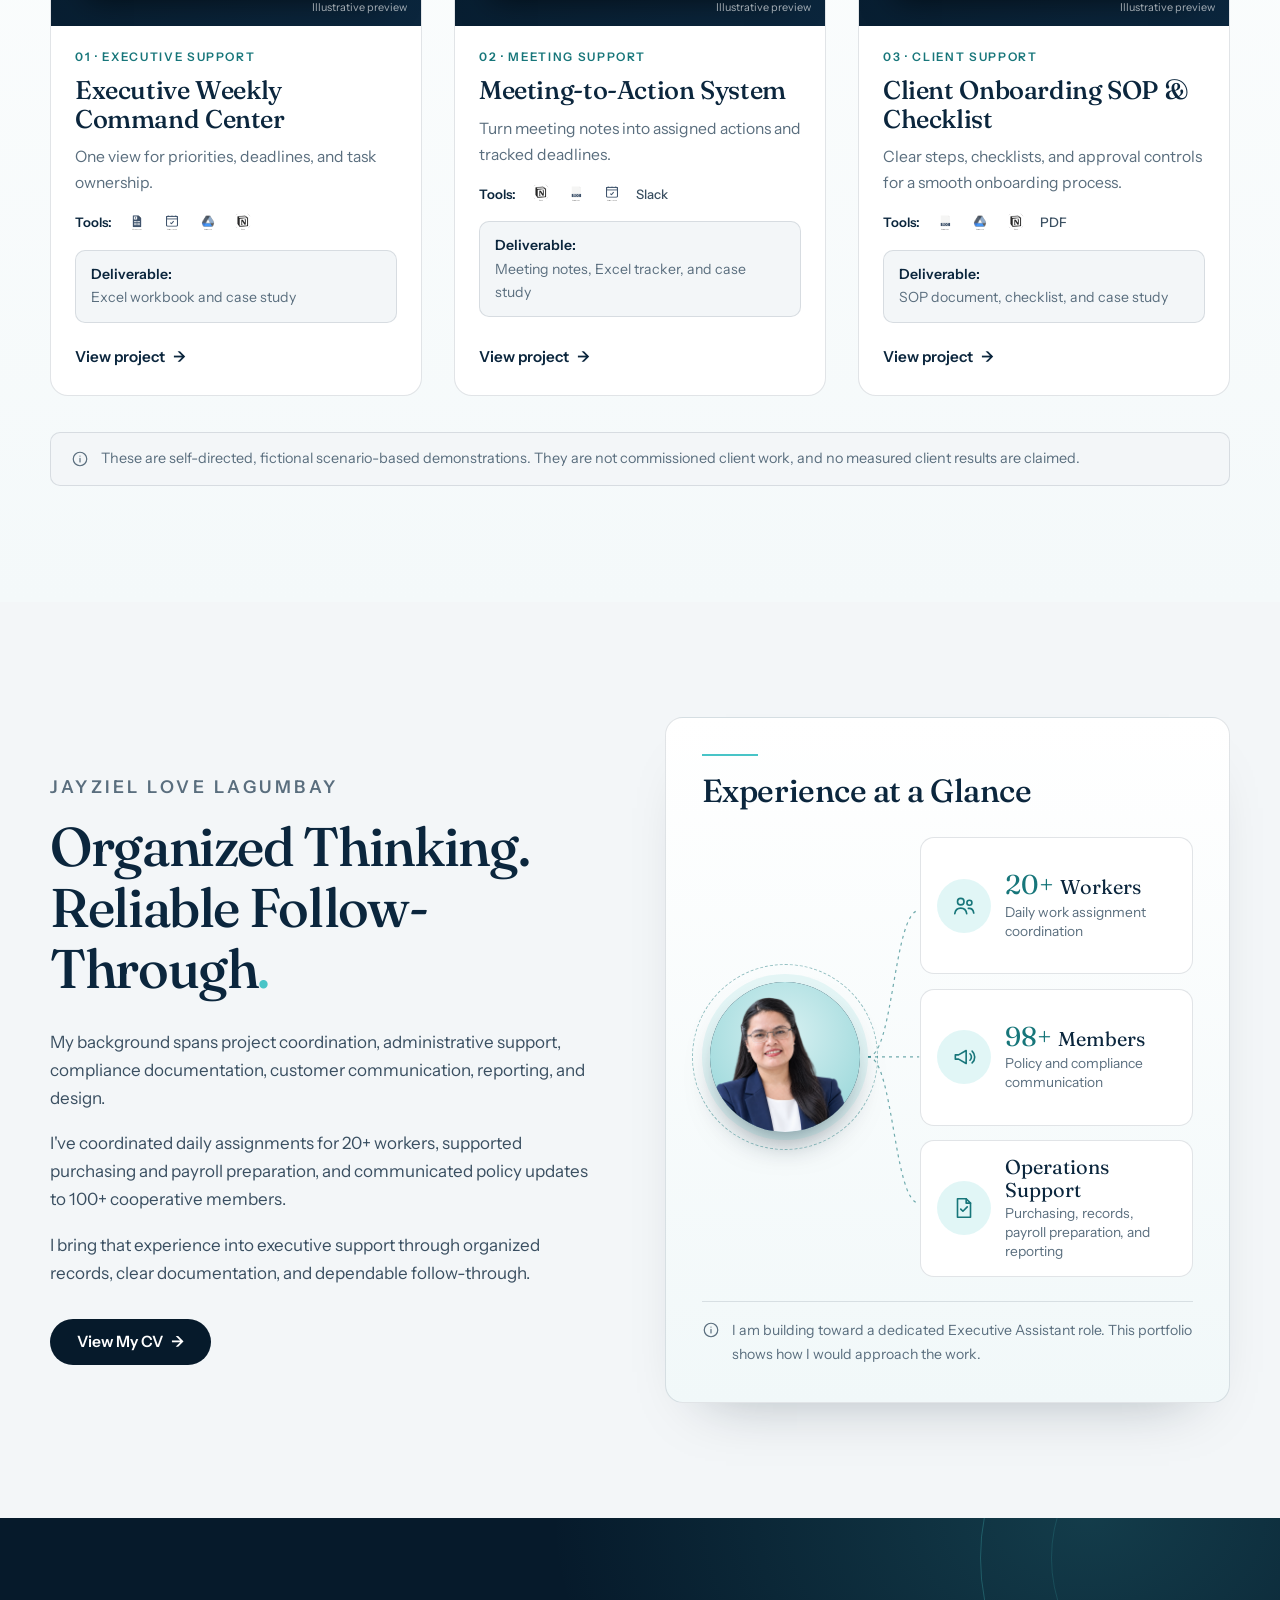
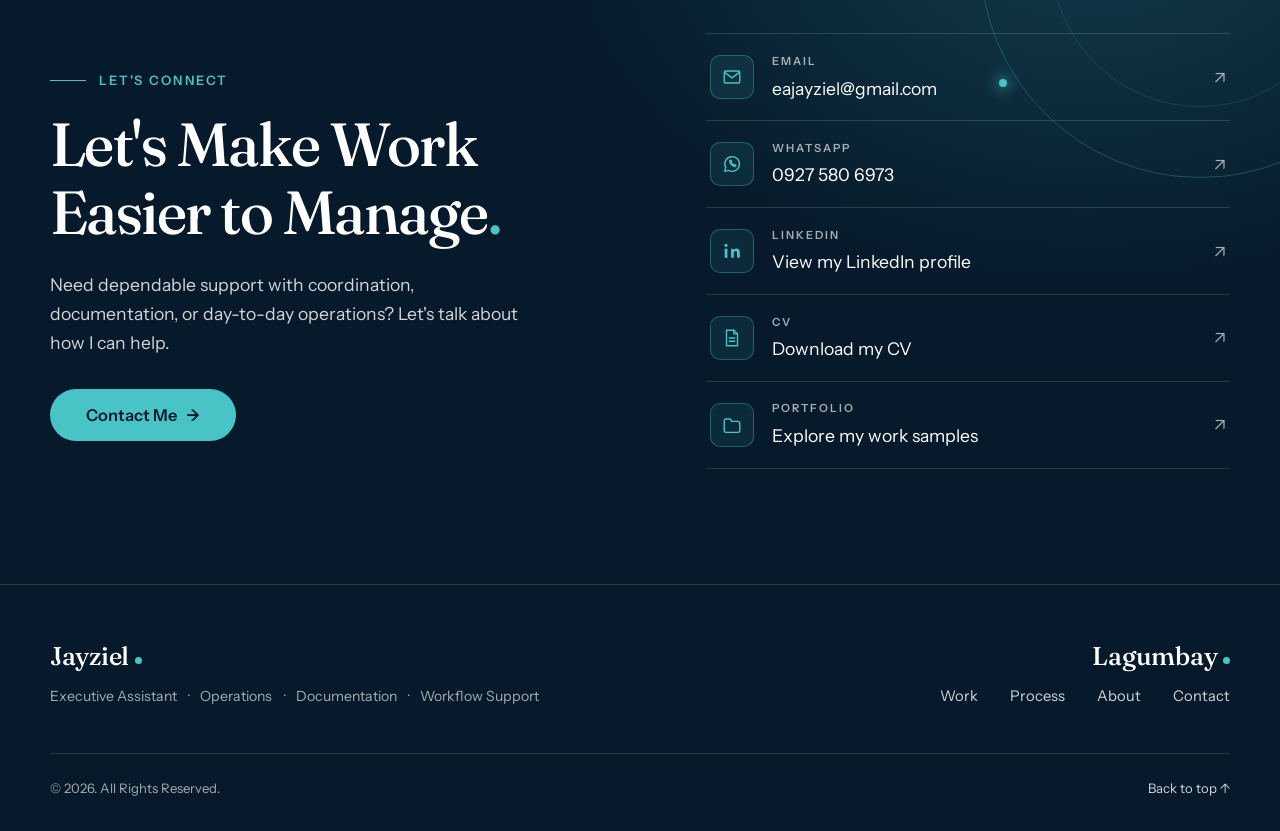
==== commit 587f726f: "Add files via upload" ====
--- a/index.html
+++ b/index.html
@@ -296,7 +296,9 @@
           <article class="project reveal">
             <div class="preview">
               <span class="preview__num" aria-hidden="true">01</span>
-              <img class="shot" src="assets/workflows/executive-command-center.png" alt="Screenshot of the Executive Weekly Command Center workbook" data-shot hidden>
+              <img class="shot" alt="" data-cover="executive-command-center" hidden>
+              <button class="preview__open" type="button" data-gallery="executive-command-center" aria-label="View screenshots: Executive Weekly Command Center" hidden></button>
+              <span class="preview__count" aria-hidden="true" hidden></span>
               <div class="mock" aria-hidden="true">
                 <p class="mock__title">Executive Command Center</p>
                 <div class="mock__tiles">
@@ -336,7 +338,9 @@
           <article class="project reveal" style="--d:.1s">
             <div class="preview">
               <span class="preview__num" aria-hidden="true">02</span>
-              <img class="shot" src="assets/workflows/meeting-to-action-system.png" alt="Screenshot of the Meeting-to-Action tracker" data-shot hidden>
+              <img class="shot" alt="" data-cover="meeting-to-action-system" hidden>
+              <button class="preview__open" type="button" data-gallery="meeting-to-action-system" aria-label="View screenshots: Meeting-to-Action System" hidden></button>
+              <span class="preview__count" aria-hidden="true" hidden></span>
               <div class="mock" aria-hidden="true">
                 <p class="mock__title">Meeting Notes <small>Action Items</small></p>
                 <div class="mock__split">
@@ -374,7 +378,9 @@
           <article class="project reveal" style="--d:.2s">
             <div class="preview">
               <span class="preview__num" aria-hidden="true">03</span>
-              <img class="shot" src="assets/workflows/client-onboarding-sop.png" alt="Screenshot of the Client Onboarding SOP and checklist" data-shot hidden>
+              <img class="shot" alt="" data-cover="client-onboarding-sop" hidden>
+              <button class="preview__open" type="button" data-gallery="client-onboarding-sop" aria-label="View screenshots: Client Onboarding SOP &amp; Checklist" hidden></button>
+              <span class="preview__count" aria-hidden="true" hidden></span>
               <div class="mock" aria-hidden="true">
                 <p class="mock__title">Client Onboarding</p>
                 <div class="mock__steps"><span class="on"><i></i>Welcome</span><span class="on"><i></i>Collect Info</span><span><i></i>Access</span><span><i></i>Review</span></div>
--- a/style.css
+++ b/style.css
@@ -1449,3 +1449,139 @@
 .demo-modal__stage { position: relative; aspect-ratio: 16 / 9; background: #000; }
 .demo-modal__stage iframe,
 .demo-modal__stage video { position: absolute; inset: 0; width: 100%; height: 100%; border: 0; }
+
+
+/* ---------- Workflow screenshot gallery ---------- */
+.preview__open {
+  position: absolute;
+  inset: 0;
+  z-index: 2;
+  width: 100%;
+  border: 0;
+  padding: 0;
+  background: transparent;
+  cursor: zoom-in;
+}
+.preview__open:focus-visible { outline: 3px solid var(--teal); outline-offset: -3px; }
+.preview__count {
+  position: absolute;
+  left: 0.75rem; bottom: 0.7rem;
+  z-index: 3;
+  padding: 0.35rem 0.7rem;
+  border-radius: 999px;
+  background: rgba(6, 26, 43, 0.82);
+  border: 1px solid rgba(72, 196, 199, 0.5);
+  color: var(--white);
+  font-size: 0.74rem;
+  font-weight: 600;
+  letter-spacing: 0.02em;
+  pointer-events: none;
+  transition: background-color 0.3s var(--ease);
+}
+.project:hover .preview__count { background: var(--teal-ink); }
+.preview .demo-badge { z-index: 4; }
+
+.shots-modal {
+  width: min(1100px, 96vw);
+  max-height: 94vh;
+  padding: 0;
+  border: 0;
+  border-radius: 16px;
+  overflow: hidden;
+  background: var(--navy);
+  color: var(--white);
+  box-shadow: 0 40px 90px -20px rgba(0, 0, 0, 0.7);
+}
+.shots-modal[open] { display: flex; flex-direction: column; }
+.shots-modal::backdrop { background: rgba(6, 26, 43, 0.86); backdrop-filter: blur(3px); }
+.shots-modal__bar { display: flex; align-items: center; gap: 1rem; padding: 0.8rem 1rem 0.8rem 1.25rem; }
+.shots-modal__heading { flex: 1; min-width: 0; }
+.shots-modal__project { font-size: 0.72rem; font-weight: 600; letter-spacing: 0.14em; text-transform: uppercase; color: var(--teal); }
+.shots-modal__caption { font-family: var(--font-display); font-size: 1.25rem; line-height: 1.2; }
+.shots-modal__count { font-size: 0.85rem; color: var(--on-dark-soft); white-space: nowrap; }
+.shots-modal__full { font-size: 0.82rem; font-weight: 600; color: var(--teal); text-decoration: none; white-space: nowrap; }
+.shots-modal__full:hover { text-decoration: underline; }
+.shots-modal__close {
+  flex: 0 0 auto;
+  width: 38px; height: 38px;
+  border-radius: 50%;
+  border: 1px solid rgba(255, 255, 255, 0.3);
+  background: transparent;
+  color: var(--white);
+  font-size: 1.5rem;
+  line-height: 1;
+  cursor: pointer;
+}
+.shots-modal__close:hover { background: rgba(255, 255, 255, 0.12); }
+.shots-modal__stage {
+  position: relative;
+  flex: 1 1 auto;
+  min-height: 0;
+  display: grid;
+  place-items: center;
+  padding: 0.5rem 3.25rem;
+  background: rgba(0, 0, 0, 0.28);
+}
+.shots-modal__img {
+  max-width: 100%;
+  max-height: 68vh;
+  width: auto;
+  height: auto;
+  object-fit: contain;
+  border-radius: 6px;
+  background: var(--white);
+}
+.shots-nav {
+  position: absolute;
+  top: 50%;
+  transform: translateY(-50%);
+  width: 42px; height: 42px;
+  border-radius: 50%;
+  border: 1px solid rgba(255, 255, 255, 0.3);
+  background: rgba(6, 26, 43, 0.7);
+  color: var(--white);
+  font-size: 1.7rem;
+  line-height: 1;
+  cursor: pointer;
+  display: grid;
+  place-items: center;
+  padding-bottom: 0.2rem;
+}
+.shots-nav:hover { background: var(--teal-ink); }
+.shots-nav--prev { left: 0.6rem; }
+.shots-nav--next { right: 0.6rem; }
+.shots-modal__thumbs {
+  display: flex;
+  gap: 0.6rem;
+  padding: 0.8rem 1.25rem 1rem;
+  overflow-x: auto;
+  justify-content: center;
+}
+.shots-thumb {
+  flex: 0 0 auto;
+  width: 84px; height: 56px;
+  padding: 0;
+  border-radius: 8px;
+  border: 2px solid transparent;
+  background: #fff;
+  overflow: hidden;
+  cursor: pointer;
+  opacity: 0.6;
+  transition: opacity 0.25s var(--ease), border-color 0.25s var(--ease);
+}
+.shots-thumb img { width: 100%; height: 100%; object-fit: cover; object-position: top; }
+.shots-thumb:hover { opacity: 1; }
+.shots-thumb[aria-current="true"] { opacity: 1; border-color: var(--teal); }
+.shots-thumb:focus-visible { outline: 3px solid var(--white); outline-offset: 2px; }
+
+@media (max-width: 640px) {
+  .shots-modal { width: 100vw; max-width: 100vw; max-height: 100vh; height: 100dvh; border-radius: 0; }
+  .shots-modal__stage { padding: 0.5rem; }
+  .shots-modal__img { max-height: 58vh; }
+  .shots-modal__full { display: none; }
+  .shots-modal__caption { font-size: 1.05rem; }
+  .shots-nav { width: 38px; height: 38px; background: rgba(6, 26, 43, 0.82); }
+  .shots-nav--prev { left: 0.35rem; }
+  .shots-nav--next { right: 0.35rem; }
+  .shots-modal__thumbs { justify-content: flex-start; }
+}
